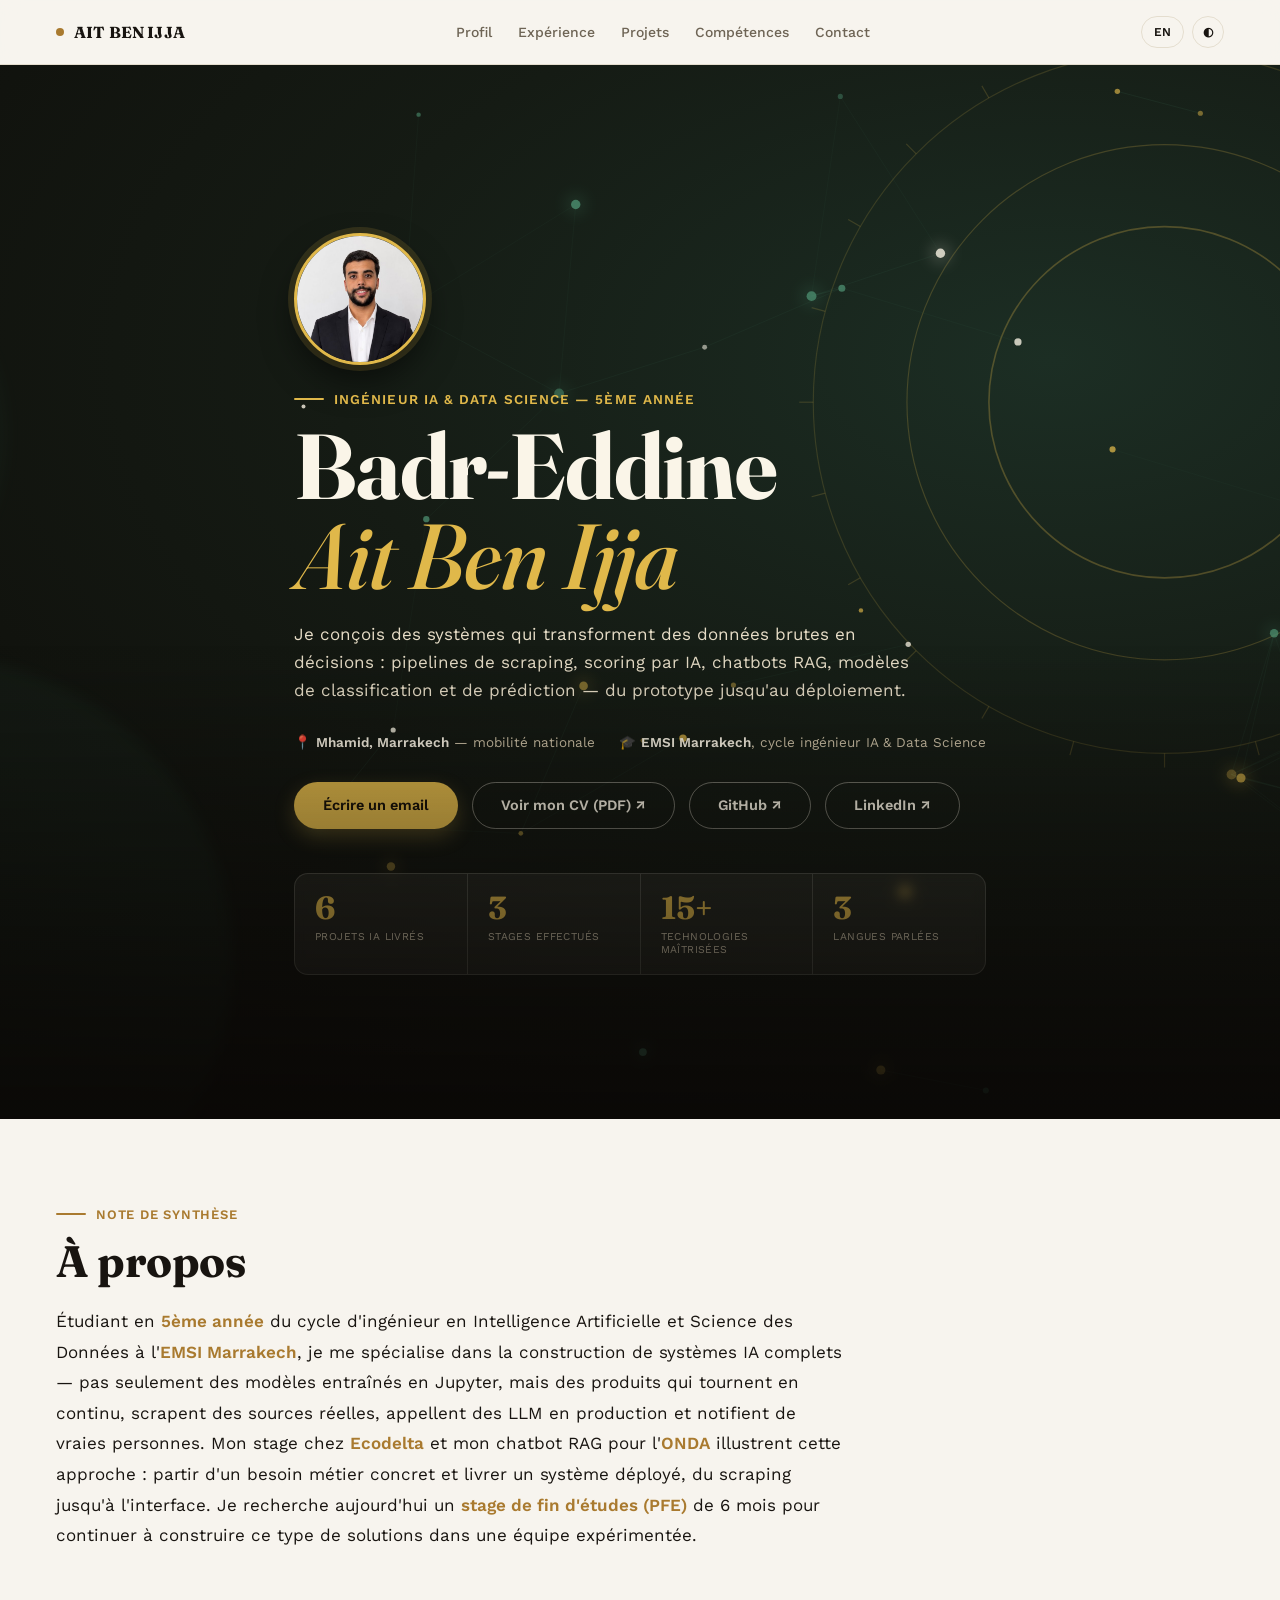
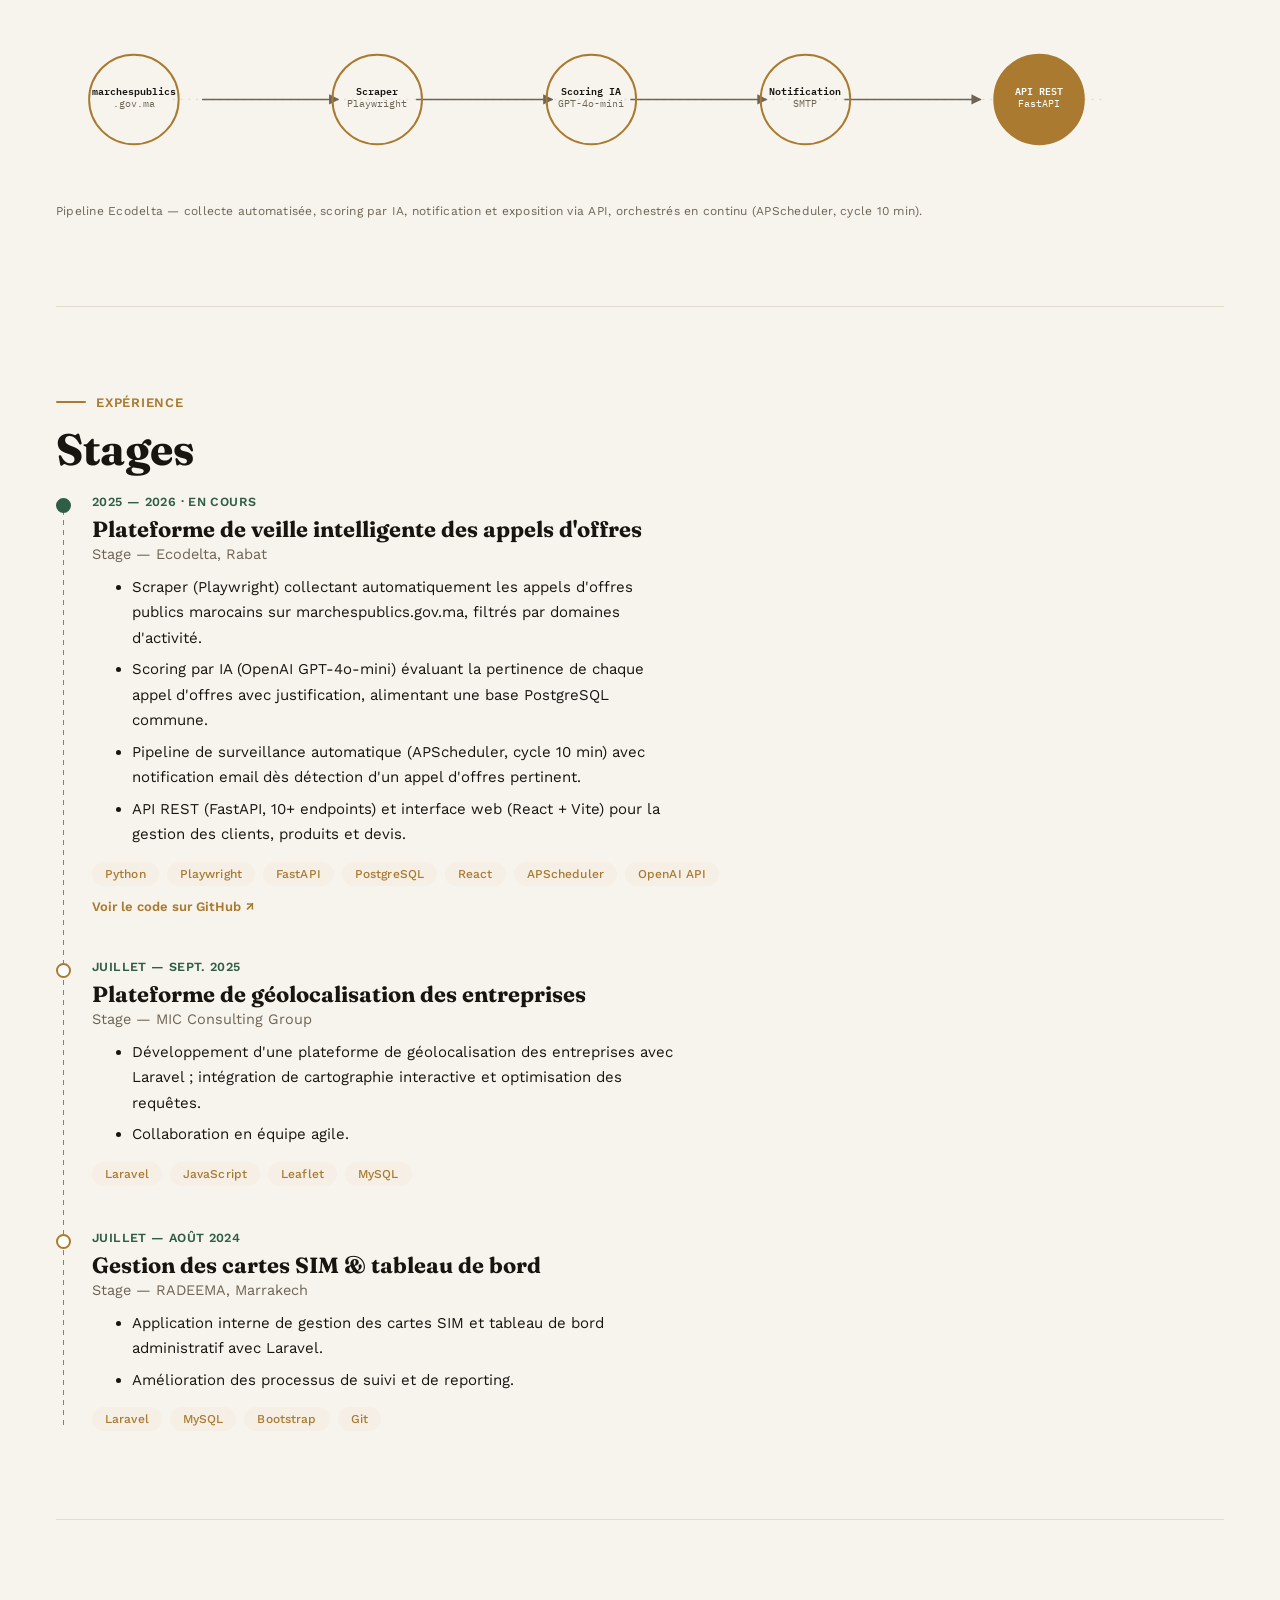
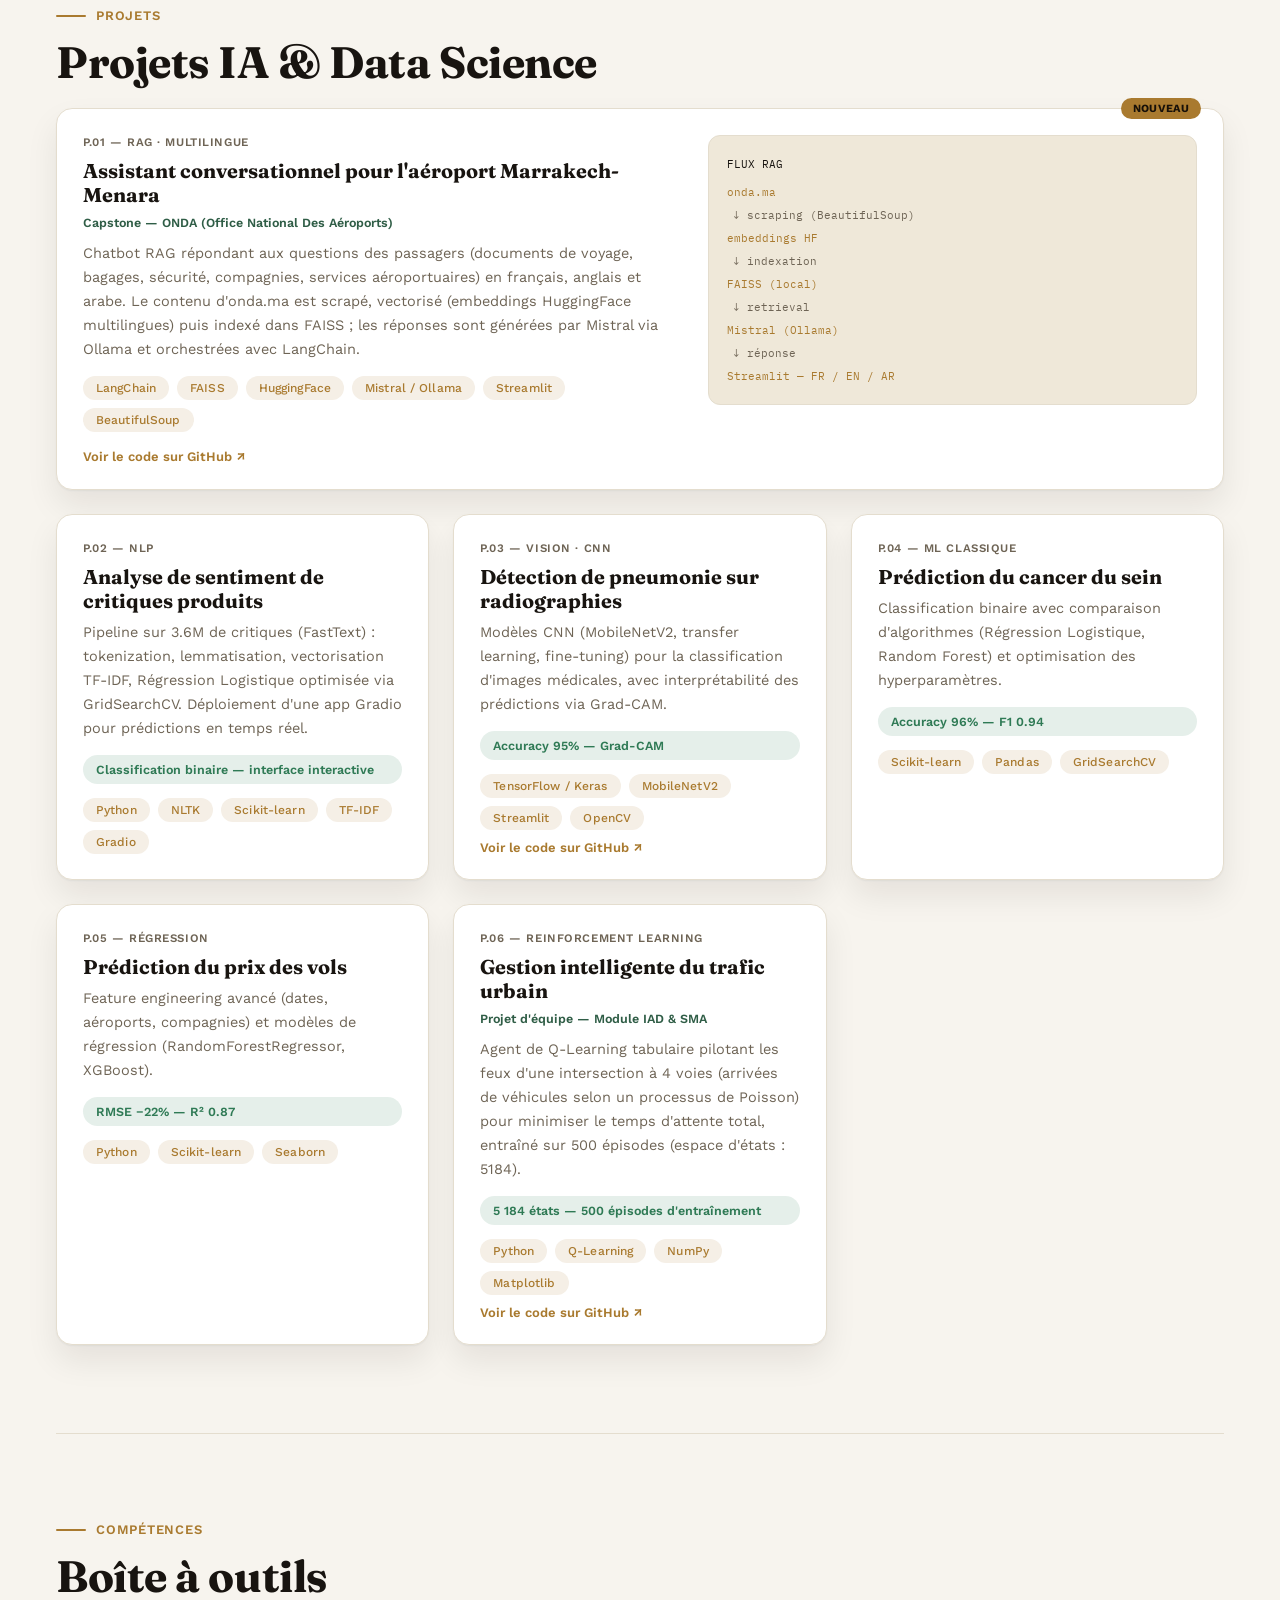
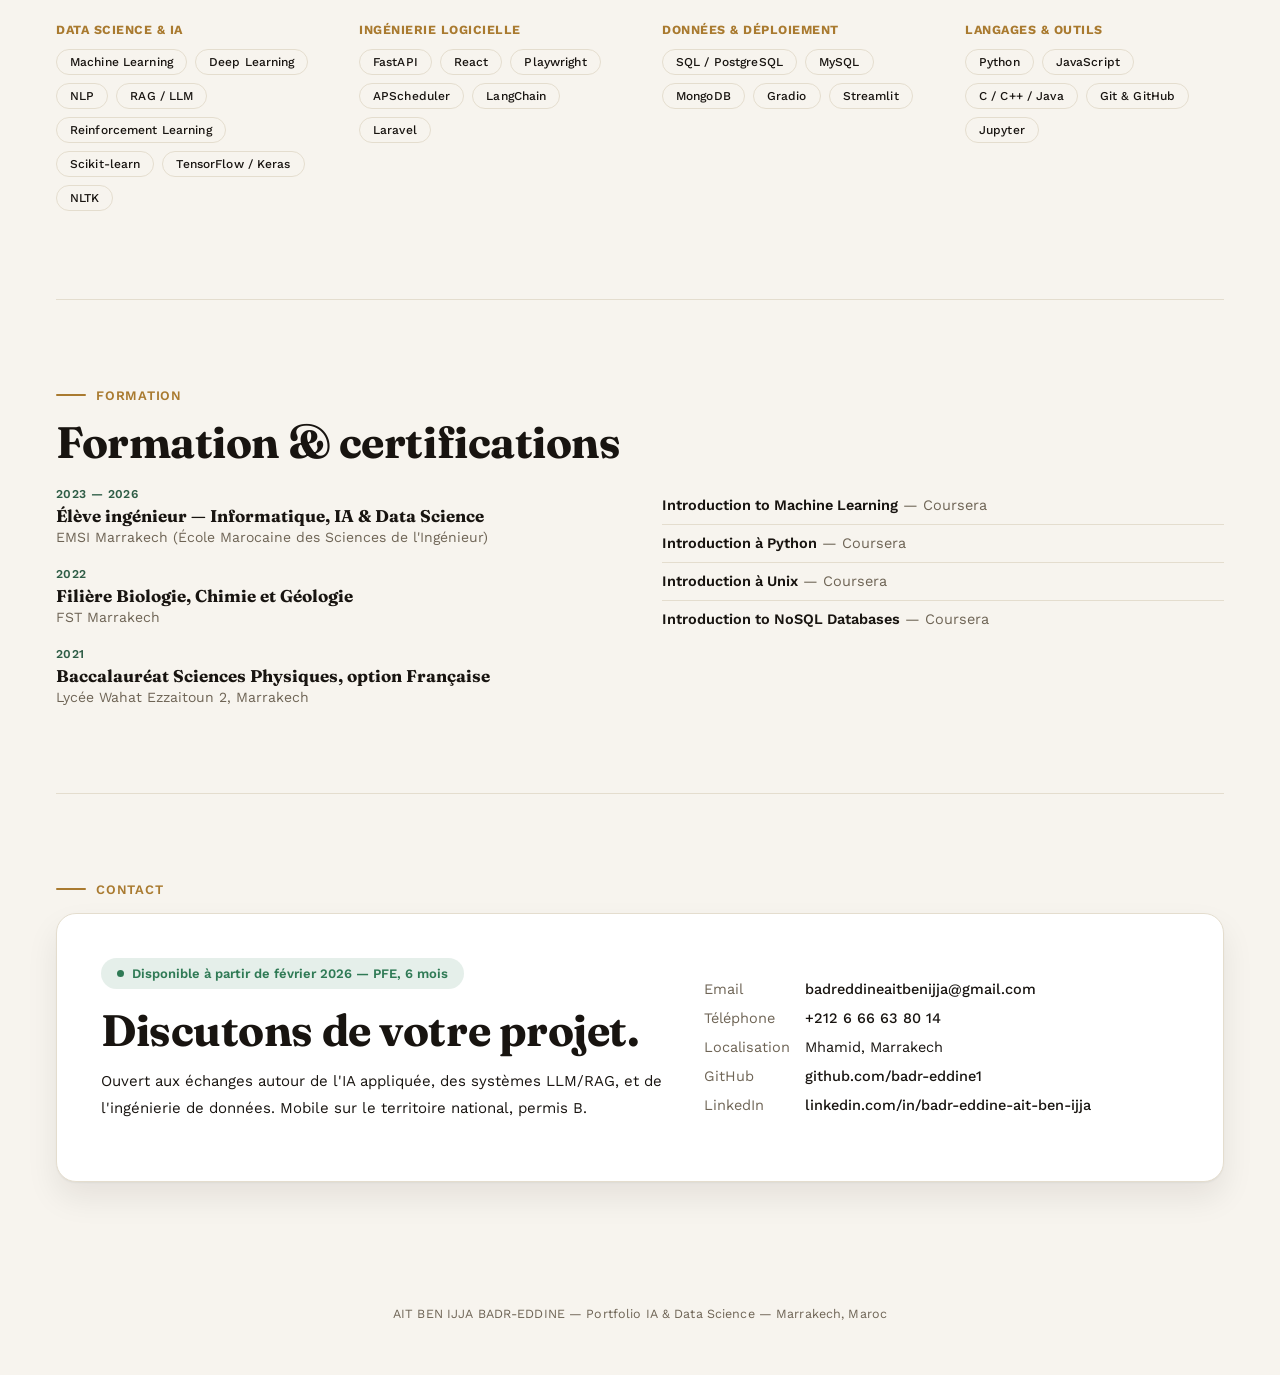
==== index.html @ f912b1ab "+==" ====
<!DOCTYPE html>
<html lang="fr">
<head>
<meta charset="UTF-8">
<meta name="viewport" content="width=device-width, initial-scale=1.0">
<title>Badr-Eddine Ait Ben Ijja — Ingénieur IA &amp; Data Science</title>
<meta name="description" content="Portfolio de Badr-Eddine Ait Ben Ijja, étudiant ingénieur en IA &amp; Data Science à l'EMSI Marrakech — projets de machine learning, deep learning, RAG et automatisation par IA.">

<meta property="og:type" content="website">
<meta property="og:url" content="https://badr-eddine1.github.io/">
<meta property="og:title" content="Badr-Eddine Ait Ben Ijja — Ingénieur IA &amp; Data Science">
<meta property="og:description" content="Portfolio de Badr-Eddine Ait Ben Ijja, étudiant ingénieur en IA &amp; Data Science à l'EMSI Marrakech — projets de machine learning, deep learning, RAG et automatisation par IA.">
<meta property="og:image" content="https://badr-eddine1.github.io/og-image.jpg">
<meta property="og:image:width" content="1200">
<meta property="og:image:height" content="630">
<meta property="og:locale" content="fr_FR">

<meta name="twitter:card" content="summary_large_image">
<meta name="twitter:title" content="Badr-Eddine Ait Ben Ijja — Ingénieur IA &amp; Data Science">
<meta name="twitter:description" content="Portfolio de Badr-Eddine Ait Ben Ijja, étudiant ingénieur en IA &amp; Data Science à l'EMSI Marrakech.">
<meta name="twitter:image" content="https://badr-eddine1.github.io/og-image.jpg">

<link rel="icon" type="image/svg+xml" href="favicon.svg">
<link rel="alternate icon" href="favicon.ico">
<link rel="apple-touch-icon" href="apple-touch-icon.png">

<link rel="preconnect" href="https://fonts.googleapis.com">
<link rel="preconnect" href="https://fonts.gstatic.com" crossorigin>
<link href="https://fonts.googleapis.com/css2?family=Fraunces:ital,wght@0,600;0,700;0,900;1,500&family=Work+Sans:wght@400;500;600;700&family=IBM+Plex+Mono:wght@400;500;600&display=swap" rel="stylesheet">
<link rel="stylesheet" href="style.css">

<script type="application/ld+json">
{
  "@context": "https://schema.org",
  "@type": "Person",
  "name": "Badr-Eddine Ait Ben Ijja",
  "url": "https://badr-eddine1.github.io/",
  "image": "https://badr-eddine1.github.io/photo.jpg",
  "jobTitle": "AI & Data Science Engineering Student",
  "description": "Étudiant ingénieur en Intelligence Artificielle et Data Science, spécialisé dans les pipelines de scraping, le scoring par IA, les chatbots RAG et les modèles de machine learning.",
  "alumniOf": {
    "@type": "CollegeOrUniversity",
    "name": "EMSI Marrakech"
  },
  "address": {
    "@type": "PostalAddress",
    "addressLocality": "Marrakech",
    "addressCountry": "MA"
  },
  "sameAs": [
    "https://www.linkedin.com/in/badr-ait-ben-ijja-6a321a283/",
    "https://github.com/badr-eddine1"
  ]
}
</script>
</head>
<body>

<header class="top">
  <div class="navrow">
    <div class="brand"><span class="dot"></span> AIT&nbsp;BEN&nbsp;IJJA</div>
    <nav class="links">
      <a href="#profil" class="lang-fr">Profil</a><a href="#profil" class="lang-en">Profile</a>
      <a href="#experience" class="lang-fr">Expérience</a><a href="#experience" class="lang-en">Experience</a>
      <a href="#projets" class="lang-fr">Projets</a><a href="#projets" class="lang-en">Projects</a>
      <a href="#competences" class="lang-fr">Compétences</a><a href="#competences" class="lang-en">Skills</a>
      <a href="#contact">Contact</a>
    </nav>
    <div class="nav-controls">
      <button id="lang-toggle" class="icon-btn mono" type="button" aria-label="Switch language" title="Français / English">EN</button>
      <button id="theme-toggle" class="icon-btn" type="button" aria-label="Basculer le thème clair/sombre" title="Thème clair / sombre">◐</button>
    </div>
  </div>
</header>

  <section class="hero-cover" id="profil">
    <div class="hero-bg" aria-hidden="true">
<svg class="hero-art" viewBox="0 0 1600 900" preserveAspectRatio="xMidYMid slice" xmlns="http://www.w3.org/2000/svg">
<defs>
<radialGradient id="bgGrad" cx="72%" cy="28%" r="85%">
  <stop offset="0%" stop-color="#1c2e24"/>
  <stop offset="45%" stop-color="#151b14"/>
  <stop offset="100%" stop-color="#0d0b08"/>
</radialGradient>
<filter id="softGlow" x="-60%" y="-60%" width="220%" height="220%"><feGaussianBlur stdDeviation="6" /></filter>
</defs>
<rect x="0" y="0" width="1600" height="900" fill="url(#bgGrad)"/>
<circle cx="1248" cy="288" r="300" fill="none" stroke="#e0b84a" stroke-width="1" opacity="0.16"/>
<circle cx="1248" cy="288" r="220" fill="none" stroke="#e0b84a" stroke-width="1" opacity="0.22"/>
<circle cx="1248" cy="288" r="150" fill="none" stroke="#e0b84a" stroke-width="1.4" opacity="0.28"/>
<line x1="1548.0" y1="288.0" x2="1560.0" y2="288.0" stroke="#e0b84a" stroke-width="1" opacity="0.18"/>
<line x1="1537.8" y1="365.6" x2="1549.4" y2="368.8" stroke="#e0b84a" stroke-width="1" opacity="0.18"/>
<line x1="1507.8" y1="438.0" x2="1518.2" y2="444.0" stroke="#e0b84a" stroke-width="1" opacity="0.18"/>
<line x1="1460.1" y1="500.1" x2="1468.6" y2="508.6" stroke="#e0b84a" stroke-width="1" opacity="0.18"/>
<line x1="1398.0" y1="547.8" x2="1404.0" y2="558.2" stroke="#e0b84a" stroke-width="1" opacity="0.18"/>
<line x1="1325.6" y1="577.8" x2="1328.8" y2="589.4" stroke="#e0b84a" stroke-width="1" opacity="0.18"/>
<line x1="1248.0" y1="588.0" x2="1248.0" y2="600.0" stroke="#e0b84a" stroke-width="1" opacity="0.18"/>
<line x1="1170.4" y1="577.8" x2="1167.2" y2="589.4" stroke="#e0b84a" stroke-width="1" opacity="0.18"/>
<line x1="1098.0" y1="547.8" x2="1092.0" y2="558.2" stroke="#e0b84a" stroke-width="1" opacity="0.18"/>
<line x1="1035.9" y1="500.1" x2="1027.4" y2="508.6" stroke="#e0b84a" stroke-width="1" opacity="0.18"/>
<line x1="988.2" y1="438.0" x2="977.8" y2="444.0" stroke="#e0b84a" stroke-width="1" opacity="0.18"/>
<line x1="958.2" y1="365.6" x2="946.6" y2="368.8" stroke="#e0b84a" stroke-width="1" opacity="0.18"/>
<line x1="948.0" y1="288.0" x2="936.0" y2="288.0" stroke="#e0b84a" stroke-width="1" opacity="0.18"/>
<line x1="958.2" y1="210.4" x2="946.6" y2="207.2" stroke="#e0b84a" stroke-width="1" opacity="0.18"/>
<line x1="988.2" y1="138.0" x2="977.8" y2="132.0" stroke="#e0b84a" stroke-width="1" opacity="0.18"/>
<line x1="1035.9" y1="75.9" x2="1027.4" y2="67.4" stroke="#e0b84a" stroke-width="1" opacity="0.18"/>
<line x1="1098.0" y1="28.2" x2="1092.0" y2="17.8" stroke="#e0b84a" stroke-width="1" opacity="0.18"/>
<line x1="1170.4" y1="-1.8" x2="1167.2" y2="-13.4" stroke="#e0b84a" stroke-width="1" opacity="0.18"/>
<line x1="1248.0" y1="-12.0" x2="1248.0" y2="-24.0" stroke="#e0b84a" stroke-width="1" opacity="0.18"/>
<line x1="1325.6" y1="-1.8" x2="1328.8" y2="-13.4" stroke="#e0b84a" stroke-width="1" opacity="0.18"/>
<line x1="1398.0" y1="28.2" x2="1404.0" y2="17.8" stroke="#e0b84a" stroke-width="1" opacity="0.18"/>
<line x1="1460.1" y1="75.9" x2="1468.6" y2="67.4" stroke="#e0b84a" stroke-width="1" opacity="0.18"/>
<line x1="1507.8" y1="138.0" x2="1518.2" y2="132.0" stroke="#e0b84a" stroke-width="1" opacity="0.18"/>
<line x1="1537.8" y1="210.4" x2="1549.4" y2="207.2" stroke="#e0b84a" stroke-width="1" opacity="0.18"/>
<line x1="1207.7" y1="22.5" x2="1278.6" y2="41.2" stroke="#4a8a6c" stroke-width="0.8" opacity="0.114"/>
<line x1="1313.3" y1="609.0" x2="1388.7" y2="628.3" stroke="#4a8a6c" stroke-width="0.8" opacity="0.111"/>
<line x1="1313.3" y1="609.0" x2="1414.4" y2="556.7" stroke="#4a8a6c" stroke-width="0.8" opacity="0.088"/>
<line x1="1313.3" y1="609.0" x2="1429.0" y2="698.4" stroke="#4a8a6c" stroke-width="0.8" opacity="0.068"/>
<line x1="1313.3" y1="609.0" x2="1341.6" y2="485.4" stroke="#4a8a6c" stroke-width="0.8" opacity="0.080"/>
<line x1="1313.3" y1="609.0" x2="1305.2" y2="606.0" stroke="#4a8a6c" stroke-width="0.8" opacity="0.155"/>
<line x1="971.1" y1="26.8" x2="946.5" y2="197.4" stroke="#4a8a6c" stroke-width="0.8" opacity="0.051"/>
<line x1="971.1" y1="26.8" x2="1056.6" y2="160.8" stroke="#4a8a6c" stroke-width="0.8" opacity="0.060"/>
<line x1="540.9" y1="179.0" x2="598.8" y2="209.5" stroke="#4a8a6c" stroke-width="0.8" opacity="0.119"/>
<line x1="751.8" y1="530.3" x2="698.2" y2="656.2" stroke="#4a8a6c" stroke-width="0.8" opacity="0.074"/>
<line x1="1388.7" y1="628.3" x2="1414.4" y2="556.7" stroke="#4a8a6c" stroke-width="0.8" opacity="0.112"/>
<line x1="1388.7" y1="628.3" x2="1429.0" y2="698.4" stroke="#4a8a6c" stroke-width="0.8" opacity="0.109"/>
<line x1="1388.7" y1="628.3" x2="1341.6" y2="485.4" stroke="#4a8a6c" stroke-width="0.8" opacity="0.065"/>
<line x1="1388.7" y1="628.3" x2="1468.0" y2="748.5" stroke="#4a8a6c" stroke-width="0.8" opacity="0.069"/>
<line x1="1388.7" y1="628.3" x2="1305.2" y2="606.0" stroke="#4a8a6c" stroke-width="0.8" opacity="0.105"/>
<line x1="1553.4" y1="302.9" x2="1465.5" y2="283.2" stroke="#4a8a6c" stroke-width="0.8" opacity="0.103"/>
<line x1="1553.4" y1="302.9" x2="1595.8" y2="476.2" stroke="#4a8a6c" stroke-width="0.8" opacity="0.047"/>
<line x1="1434.1" y1="543.4" x2="1588.6" y2="576.0" stroke="#4a8a6c" stroke-width="0.8" opacity="0.060"/>
<line x1="1434.1" y1="543.4" x2="1429.0" y2="698.4" stroke="#4a8a6c" stroke-width="0.8" opacity="0.062"/>
<line x1="1434.1" y1="543.4" x2="1305.2" y2="606.0" stroke="#4a8a6c" stroke-width="0.8" opacity="0.070"/>
<line x1="1095.4" y1="875.8" x2="1005.7" y2="858.4" stroke="#4a8a6c" stroke-width="0.8" opacity="0.102"/>
<line x1="1414.4" y1="556.7" x2="1429.0" y2="698.4" stroke="#4a8a6c" stroke-width="0.8" opacity="0.070"/>
<line x1="1414.4" y1="556.7" x2="1373.8" y2="379.9" stroke="#4a8a6c" stroke-width="0.8" opacity="0.045"/>
<line x1="1414.4" y1="556.7" x2="1305.2" y2="606.0" stroke="#4a8a6c" stroke-width="0.8" opacity="0.084"/>
<line x1="598.8" y1="209.5" x2="610.9" y2="42.4" stroke="#4a8a6c" stroke-width="0.8" opacity="0.054"/>
<line x1="598.8" y1="209.5" x2="730.9" y2="280.5" stroke="#4a8a6c" stroke-width="0.8" opacity="0.065"/>
<line x1="598.8" y1="209.5" x2="745.1" y2="119.1" stroke="#4a8a6c" stroke-width="0.8" opacity="0.051"/>
<line x1="1203.6" y1="328.3" x2="1373.8" y2="379.9" stroke="#4a8a6c" stroke-width="0.8" opacity="0.048"/>
<line x1="698.2" y1="656.2" x2="524.5" y2="648.6" stroke="#4a8a6c" stroke-width="0.8" opacity="0.050"/>
<line x1="698.2" y1="656.2" x2="836.7" y2="575.1" stroke="#4a8a6c" stroke-width="0.8" opacity="0.059"/>
<line x1="1588.6" y1="576.0" x2="1507.0" y2="413.0" stroke="#4a8a6c" stroke-width="0.8" opacity="0.045"/>
<line x1="1429.0" y1="698.4" x2="1468.0" y2="748.5" stroke="#4a8a6c" stroke-width="0.8" opacity="0.120"/>
<line x1="1429.0" y1="698.4" x2="1305.2" y2="606.0" stroke="#4a8a6c" stroke-width="0.8" opacity="0.062"/>
<line x1="855.2" y1="241.0" x2="972.4" y2="190.6" stroke="#4a8a6c" stroke-width="0.8" opacity="0.079"/>
<line x1="855.2" y1="241.0" x2="730.9" y2="280.5" stroke="#4a8a6c" stroke-width="0.8" opacity="0.078"/>
<line x1="1465.5" y1="283.2" x2="1507.0" y2="413.0" stroke="#4a8a6c" stroke-width="0.8" opacity="0.074"/>
<line x1="1465.5" y1="283.2" x2="1373.8" y2="379.9" stroke="#4a8a6c" stroke-width="0.8" opacity="0.076"/>
<line x1="1507.0" y1="413.0" x2="1595.8" y2="476.2" stroke="#4a8a6c" stroke-width="0.8" opacity="0.091"/>
<line x1="1507.0" y1="413.0" x2="1341.6" y2="485.4" stroke="#4a8a6c" stroke-width="0.8" opacity="0.046"/>
<line x1="1122.8" y1="236.5" x2="972.4" y2="190.6" stroke="#4a8a6c" stroke-width="0.8" opacity="0.061"/>
<line x1="946.5" y1="197.4" x2="1056.6" y2="160.8" stroke="#4a8a6c" stroke-width="0.8" opacity="0.087"/>
<line x1="946.5" y1="197.4" x2="972.4" y2="190.6" stroke="#4a8a6c" stroke-width="0.8" opacity="0.143"/>
<line x1="524.5" y1="648.6" x2="589.2" y2="568.0" stroke="#4a8a6c" stroke-width="0.8" opacity="0.095"/>
<line x1="802.3" y1="576.9" x2="836.7" y2="575.1" stroke="#4a8a6c" stroke-width="0.8" opacity="0.138"/>
<line x1="1341.6" y1="485.4" x2="1305.2" y2="606.0" stroke="#4a8a6c" stroke-width="0.8" opacity="0.080"/>
<line x1="1468.0" y1="748.5" x2="1467.3" y2="852.3" stroke="#4a8a6c" stroke-width="0.8" opacity="0.094"/>
<line x1="1029.1" y1="494.8" x2="879.8" y2="529.5" stroke="#4a8a6c" stroke-width="0.8" opacity="0.063"/>
<line x1="730.9" y1="280.5" x2="745.1" y2="119.1" stroke="#4a8a6c" stroke-width="0.8" opacity="0.058"/>
<line x1="730.9" y1="280.5" x2="617.5" y2="387.9" stroke="#4a8a6c" stroke-width="0.8" opacity="0.061"/>
<line x1="589.2" y1="568.0" x2="617.5" y2="387.9" stroke="#4a8a6c" stroke-width="0.8" opacity="0.045"/>
<circle cx="1207.7" cy="22.5" r="2.3" fill="#e0b84a" opacity="0.652"/>
<circle cx="1313.3" cy="609.0" r="9.4" fill="#e0b84a" opacity="0.128" filter="url(#softGlow)"/>
<circle cx="1313.3" cy="609.0" r="3.9" fill="#e0b84a" opacity="0.709"/>
<circle cx="971.1" cy="26.8" r="2.2" fill="#4a8a6c" opacity="0.452"/>
<circle cx="540.9" cy="179.0" r="7.9" fill="#4a8a6c" opacity="0.120" filter="url(#softGlow)"/>
<circle cx="540.9" cy="179.0" r="3.3" fill="#4a8a6c" opacity="0.667"/>
<circle cx="751.8" cy="530.3" r="8.9" fill="#e0b84a" opacity="0.087" filter="url(#softGlow)"/>
<circle cx="751.8" cy="530.3" r="3.7" fill="#e0b84a" opacity="0.482"/>
<circle cx="1388.7" cy="628.3" r="2.5" fill="#e0b84a" opacity="0.594"/>
<circle cx="1553.4" cy="302.9" r="1.8" fill="#e0b84a" opacity="0.803"/>
<circle cx="1434.1" cy="543.4" r="8.9" fill="#4a8a6c" opacity="0.139" filter="url(#softGlow)"/>
<circle cx="1434.1" cy="543.4" r="3.7" fill="#4a8a6c" opacity="0.773"/>
<circle cx="1095.4" cy="875.8" r="2.6" fill="#4a8a6c" opacity="0.396"/>
<circle cx="1414.4" cy="556.7" r="9.2" fill="#4a8a6c" opacity="0.101" filter="url(#softGlow)"/>
<circle cx="1414.4" cy="556.7" r="3.8" fill="#4a8a6c" opacity="0.562"/>
<circle cx="1278.6" cy="41.2" r="2.2" fill="#e0b84a" opacity="0.488"/>
<circle cx="598.8" cy="209.5" r="1.9" fill="#e0b84a" opacity="0.352"/>
<circle cx="1203.6" cy="328.3" r="2.6" fill="#e0b84a" opacity="0.736"/>
<circle cx="802.5" cy="843.0" r="7.9" fill="#4a8a6c" opacity="0.120" filter="url(#softGlow)"/>
<circle cx="802.5" cy="843.0" r="3.3" fill="#4a8a6c" opacity="0.669"/>
<circle cx="698.2" cy="656.2" r="2.0" fill="#e0b84a" opacity="0.481"/>
<circle cx="1588.6" cy="576.0" r="3.0" fill="#4a8a6c" opacity="0.721"/>
<circle cx="1429.0" cy="698.4" r="2.2" fill="#e0b84a" opacity="0.626"/>
<circle cx="855.2" cy="241.0" r="2.1" fill="#f7f1e2" opacity="0.564"/>
<circle cx="1465.5" cy="283.2" r="7.9" fill="#e0b84a" opacity="0.064" filter="url(#softGlow)"/>
<circle cx="1465.5" cy="283.2" r="3.3" fill="#e0b84a" opacity="0.355"/>
<circle cx="1507.0" cy="413.0" r="2.3" fill="#e0b84a" opacity="0.388"/>
<circle cx="1122.8" cy="236.5" r="3.1" fill="#f7f1e2" opacity="0.792"/>
<circle cx="946.5" cy="197.4" r="10.1" fill="#4a8a6c" opacity="0.144" filter="url(#softGlow)"/>
<circle cx="946.5" cy="197.4" r="4.2" fill="#4a8a6c" opacity="0.802"/>
<circle cx="610.9" cy="42.4" r="1.9" fill="#4a8a6c" opacity="0.623"/>
<circle cx="1373.8" cy="379.9" r="1.8" fill="#e0b84a" opacity="0.767"/>
<circle cx="1595.8" cy="476.2" r="9.9" fill="#f7f1e2" opacity="0.115" filter="url(#softGlow)"/>
<circle cx="1595.8" cy="476.2" r="4.1" fill="#f7f1e2" opacity="0.641"/>
<circle cx="524.5" cy="648.6" r="8.1" fill="#4a8a6c" opacity="0.076" filter="url(#softGlow)"/>
<circle cx="524.5" cy="648.6" r="3.4" fill="#4a8a6c" opacity="0.424"/>
<circle cx="802.3" cy="576.9" r="1.9" fill="#e0b84a" opacity="0.414"/>
<circle cx="1005.7" cy="858.4" r="9.3" fill="#e0b84a" opacity="0.091" filter="url(#softGlow)"/>
<circle cx="1005.7" cy="858.4" r="3.9" fill="#e0b84a" opacity="0.504"/>
<circle cx="1056.6" cy="160.8" r="9.5" fill="#f7f1e2" opacity="0.144" filter="url(#softGlow)"/>
<circle cx="1056.6" cy="160.8" r="4.0" fill="#f7f1e2" opacity="0.799"/>
<circle cx="836.7" cy="575.1" r="3.2" fill="#e0b84a" opacity="0.748"/>
<circle cx="1341.6" cy="485.4" r="8.7" fill="#4a8a6c" opacity="0.140" filter="url(#softGlow)"/>
<circle cx="1341.6" cy="485.4" r="3.6" fill="#4a8a6c" opacity="0.780"/>
<circle cx="512.6" cy="291.7" r="1.7" fill="#f7f1e2" opacity="0.799"/>
<circle cx="1468.0" cy="748.5" r="2.4" fill="#e0b84a" opacity="0.455"/>
<circle cx="1467.3" cy="852.3" r="1.8" fill="#4a8a6c" opacity="0.475"/>
<circle cx="587.3" cy="684.5" r="8.6" fill="#e0b84a" opacity="0.072" filter="url(#softGlow)"/>
<circle cx="587.3" cy="684.5" r="3.6" fill="#e0b84a" opacity="0.401"/>
<circle cx="1029.1" cy="494.8" r="2.3" fill="#f7f1e2" opacity="0.740"/>
<circle cx="972.4" cy="190.6" r="3.0" fill="#4a8a6c" opacity="0.792"/>
<circle cx="730.9" cy="280.5" r="10.0" fill="#4a8a6c" opacity="0.100" filter="url(#softGlow)"/>
<circle cx="730.9" cy="280.5" r="4.2" fill="#4a8a6c" opacity="0.553"/>
<circle cx="988.7" cy="465.8" r="1.9" fill="#e0b84a" opacity="0.660"/>
<circle cx="879.8" cy="529.5" r="2.2" fill="#e0b84a" opacity="0.427"/>
<circle cx="589.2" cy="568.0" r="2.2" fill="#f7f1e2" opacity="0.815"/>
<circle cx="1447.3" cy="63.8" r="2.2" fill="#4a8a6c" opacity="0.782"/>
<circle cx="745.1" cy="119.1" r="9.7" fill="#4a8a6c" opacity="0.151" filter="url(#softGlow)"/>
<circle cx="745.1" cy="119.1" r="4.0" fill="#4a8a6c" opacity="0.838"/>
<circle cx="1026.3" cy="706.2" r="8.9" fill="#e0b84a" opacity="0.136" filter="url(#softGlow)"/>
<circle cx="1026.3" cy="706.2" r="3.7" fill="#e0b84a" opacity="0.755"/>
<circle cx="617.5" cy="387.9" r="2.7" fill="#4a8a6c" opacity="0.791"/>
<circle cx="1305.2" cy="606.0" r="10.0" fill="#e0b84a" opacity="0.065" filter="url(#softGlow)"/>
<circle cx="1305.2" cy="606.0" r="4.2" fill="#e0b84a" opacity="0.362"/>
<circle cx="192" cy="765" r="260" fill="#2f5d46" opacity="0.1" filter="url(#softGlow)"/>
<circle cx="80" cy="315" r="180" fill="#2f5d46" opacity="0.07" filter="url(#softGlow)"/>
</svg>
    </div>
    <div class="wrap">
      <div class="hero-cover-content">
        <div class="hero-photo"><img src="photo.jpg" alt="Badr-Eddine Ait Ben Ijja"></div>
        <div class="hero-eyebrow">
          <span class="lang-fr">Ingénieur IA &amp; Data Science — 5ème année</span>
          <span class="lang-en">AI &amp; Data Science Engineer — 5th-year student</span>
        </div>
        <h1 class="hero-name display">Badr-Eddine<br><em>Ait Ben Ijja</em></h1>
        <p class="hero-desc lang-fr">Je conçois des systèmes qui transforment des données brutes en décisions&nbsp;: pipelines de scraping, scoring par IA, chatbots RAG, modèles de classification et de prédiction — du prototype jusqu'au déploiement.</p>
        <p class="hero-desc lang-en">I build systems that turn raw data into decisions: scraping pipelines, AI scoring, RAG chatbots, classification and prediction models — from prototype to deployment.</p>
        <div class="hero-meta">
          <span class="lang-fr">📍 <b>Mhamid, Marrakech</b> — mobilité nationale</span>
          <span class="lang-en">📍 <b>Mhamid, Marrakech</b> — nationwide mobility</span>
          <span class="lang-fr">🎓 <b>EMSI Marrakech</b>, cycle ingénieur IA &amp; Data Science</span>
          <span class="lang-en">🎓 <b>EMSI Marrakech</b>, Engineering program — AI &amp; Data Science</span>
        </div>
        <div class="cta-row">
          <a class="btn btn-primary lang-fr" href="mailto:badreddineaitbenijja@gmail.com">Écrire un email</a>
          <a class="btn btn-primary lang-en" href="mailto:badreddineaitbenijja@gmail.com">Send an email</a>
          <a class="btn btn-ghost lang-fr" href="cv.pdf" target="_blank" rel="noopener">Voir mon CV (PDF) ↗</a>
          <a class="btn btn-ghost lang-en" href="cv.pdf" target="_blank" rel="noopener">View my CV (PDF) ↗</a>
          <a class="btn btn-ghost" href="https://github.com/badr-eddine1" target="_blank" rel="noopener">GitHub ↗</a>
          <a class="btn btn-ghost" href="https://www.linkedin.com/in/badr-ait-ben-ijja-6a321a283/" target="_blank" rel="noopener">LinkedIn ↗</a>
        </div>
        <div class="stats-row">
          <div class="stat">
            <div class="stat-num">6</div>
            <div class="stat-label lang-fr">Projets IA livrés</div>
            <div class="stat-label lang-en">AI projects shipped</div>
          </div>
          <div class="stat">
            <div class="stat-num">3</div>
            <div class="stat-label lang-fr">Stages effectués</div>
            <div class="stat-label lang-en">Internships completed</div>
          </div>
          <div class="stat">
            <div class="stat-num">15+</div>
            <div class="stat-label lang-fr">Technologies maîtrisées</div>
            <div class="stat-label lang-en">Technologies used</div>
          </div>
          <div class="stat">
            <div class="stat-num">3</div>
            <div class="stat-label lang-fr">Langues parlées</div>
            <div class="stat-label lang-en">Languages spoken</div>
          </div>
        </div>
      </div>
    </div>
  </section>

<div class="wrap">

  <!-- ABOUT -->
  <section id="about-text-section">
    <div class="sheet-index"><span class="lang-fr">Note de synthèse</span><span class="lang-en">Summary note</span></div>
    <h2 class="section-title display lang-fr">À propos</h2>
    <h2 class="section-title display lang-en">About</h2>
    <p class="about-text lang-fr">Étudiant en <strong>5ème année</strong> du cycle d'ingénieur en Intelligence Artificielle et Science des Données à l'<strong>EMSI Marrakech</strong>, je me spécialise dans la construction de systèmes IA complets — pas seulement des modèles entraînés en Jupyter, mais des produits qui tournent en continu, scrapent des sources réelles, appellent des LLM en production et notifient de vraies personnes. Mon stage chez <strong>Ecodelta</strong> et mon chatbot RAG pour l'<strong>ONDA</strong> illustrent cette approche : partir d'un besoin métier concret et livrer un système déployé, du scraping jusqu'à l'interface. Je recherche aujourd'hui un <strong>stage de fin d'études (PFE)</strong> de 6 mois pour continuer à construire ce type de solutions dans une équipe expérimentée.</p>
    <p class="about-text lang-en">A <strong>5th-year</strong> engineering student in Artificial Intelligence and Data Science at <strong>EMSI Marrakech</strong>, I specialize in building complete AI systems — not just models trained in a notebook, but products that run continuously, scrape real sources, call LLMs in production, and notify real people. My internship at <strong>Ecodelta</strong> and my RAG chatbot for <strong>ONDA</strong> illustrate this approach: start from a real business need and ship a deployed system, from scraping to interface. I'm now looking for a 6-month <strong>final-year internship (PFE)</strong> to keep building this kind of solution within an experienced team.</p>
    <div class="diagram">
      <svg viewBox="0 0 1200 190" preserveAspectRatio="xMidYMid meet" role="img" aria-label="Ecodelta pipeline diagram">
        <defs>
          <marker id="arrow" viewBox="0 0 10 10" refX="9" refY="5" markerWidth="7" markerHeight="7" orient="auto-start-reverse">
            <path d="M0,0 L10,5 L0,10 z" fill="var(--muted)"></path>
          </marker>
        </defs>
        <line x1="120" y1="95" x2="1080" y2="95" stroke="var(--line)" stroke-width="1.5" stroke-dasharray="2 6"></line>

        <line x1="150" y1="95" x2="290" y2="95" stroke="var(--muted)" stroke-width="1.5" marker-end="url(#arrow)"></line>
        <line x1="370" y1="95" x2="510" y2="95" stroke="var(--muted)" stroke-width="1.5" marker-end="url(#arrow)"></line>
        <line x1="590" y1="95" x2="730" y2="95" stroke="var(--muted)" stroke-width="1.5" marker-end="url(#arrow)"></line>
        <line x1="810" y1="95" x2="950" y2="95" stroke="var(--muted)" stroke-width="1.5" marker-end="url(#arrow)"></line>

        <g>
          <circle cx="80" cy="95" r="46" fill="none" stroke="var(--accent)" stroke-width="2"></circle>
          <text x="80" y="90" text-anchor="middle" font-family="IBM Plex Mono, monospace" font-size="10" fill="var(--ink)" font-weight="600">marchespublics</text>
          <text x="80" y="103" text-anchor="middle" font-family="IBM Plex Mono, monospace" font-size="10" fill="var(--muted)">.gov.ma</text>
        </g>

        <g>
          <circle cx="330" cy="95" r="46" fill="none" stroke="var(--accent)" stroke-width="2"></circle>
          <text x="330" y="90" text-anchor="middle" font-family="IBM Plex Mono, monospace" font-size="10" fill="var(--ink)" font-weight="600">Scraper</text>
          <text x="330" y="103" text-anchor="middle" font-family="IBM Plex Mono, monospace" font-size="10" fill="var(--muted)">Playwright</text>
        </g>

        <g>
          <circle cx="550" cy="95" r="46" fill="none" stroke="var(--accent)" stroke-width="2"></circle>
          <text x="550" y="90" text-anchor="middle" font-family="IBM Plex Mono, monospace" font-size="10" fill="var(--ink)" font-weight="600">Scoring IA</text>
          <text x="550" y="103" text-anchor="middle" font-family="IBM Plex Mono, monospace" font-size="10" fill="var(--muted)">GPT-4o-mini</text>
        </g>

        <g>
          <circle cx="770" cy="95" r="46" fill="none" stroke="var(--accent)" stroke-width="2"></circle>
          <text x="770" y="90" text-anchor="middle" font-family="IBM Plex Mono, monospace" font-size="10" fill="var(--ink)" font-weight="600">Notification</text>
          <text x="770" y="103" text-anchor="middle" font-family="IBM Plex Mono, monospace" font-size="10" fill="var(--muted)">SMTP</text>
        </g>

        <g>
          <circle cx="1010" cy="95" r="46" fill="var(--accent)" stroke="var(--accent)" stroke-width="2"></circle>
          <text x="1010" y="90" text-anchor="middle" font-family="IBM Plex Mono, monospace" font-size="10" fill="#fff" font-weight="600">API REST</text>
          <text x="1010" y="103" text-anchor="middle" font-family="IBM Plex Mono, monospace" font-size="10" fill="#fff">FastAPI</text>
        </g>
      </svg>
      <div class="diagram-caption mono">
        <span class="lang-fr">Pipeline Ecodelta — collecte automatisée, scoring par IA, notification et exposition via API, orchestrés en continu (APScheduler, cycle 10&nbsp;min).</span>
        <span class="lang-en">Ecodelta pipeline — automated collection, AI scoring, notification and API exposure, continuously orchestrated (APScheduler, 10-min cycle).</span>
      </div>
    </div>
  </section>

  <!-- EXPERIENCE -->
  <section id="experience">
    <div class="sheet-index"><span class="lang-fr">Expérience</span><span class="lang-en">Experience</span></div>
    <h2 class="section-title display lang-fr">Stages</h2>
    <h2 class="section-title display lang-en">Internships</h2>
    <div class="timeline">

      <div class="tl-item current">
        <div class="tl-dot"></div>
        <div class="tl-date"><span class="lang-fr">2025 — 2026 · EN COURS</span><span class="lang-en">2025 — 2026 · ONGOING</span></div>
        <div class="tl-title lang-fr">Plateforme de veille intelligente des appels d'offres</div>
        <div class="tl-title lang-en">Intelligent public tender monitoring platform</div>
        <div class="tl-org lang-fr">Stage — Ecodelta, Rabat</div>
        <div class="tl-org lang-en">Internship — Ecodelta, Rabat</div>
        <ul class="tl-desc lang-fr">
          <li>Scraper (Playwright) collectant automatiquement les appels d'offres publics marocains sur marchespublics.gov.ma, filtrés par domaines d'activité.</li>
          <li>Scoring par IA (OpenAI GPT-4o-mini) évaluant la pertinence de chaque appel d'offres avec justification, alimentant une base PostgreSQL commune.</li>
          <li>Pipeline de surveillance automatique (APScheduler, cycle 10 min) avec notification email dès détection d'un appel d'offres pertinent.</li>
          <li>API REST (FastAPI, 10+ endpoints) et interface web (React + Vite) pour la gestion des clients, produits et devis.</li>
        </ul>
        <ul class="tl-desc lang-en">
          <li>Scraper (Playwright) automatically collecting Moroccan public tenders from marchespublics.gov.ma, filtered by relevant business domains.</li>
          <li>AI scoring (OpenAI GPT-4o-mini) rating the relevance of each tender with a justification, feeding a shared PostgreSQL database.</li>
          <li>Automated monitoring pipeline (APScheduler, 10-min cycle) with email notification as soon as a relevant tender is detected.</li>
          <li>REST API (FastAPI, 10+ endpoints) and web interface (React + Vite) for managing clients, products, and quotes.</li>
        </ul>
        <div class="tag-row" style="margin-bottom:10px;">
          <span class="tag">Python</span><span class="tag">Playwright</span><span class="tag">FastAPI</span><span class="tag">PostgreSQL</span><span class="tag">React</span><span class="tag">APScheduler</span><span class="tag">OpenAI API</span>
        </div>
        <a class="proj-link lang-fr" href="https://github.com/badr-eddine1/pojetEcoDelta" target="_blank" rel="noopener">Voir le code sur GitHub ↗</a>
        <a class="proj-link lang-en" href="https://github.com/badr-eddine1/pojetEcoDelta" target="_blank" rel="noopener">View code on GitHub ↗</a>
      </div>

      <div class="tl-item">
        <div class="tl-dot"></div>
        <div class="tl-date"><span class="lang-fr">Juillet — Sept. 2025</span><span class="lang-en">July — Sept. 2025</span></div>
        <div class="tl-title lang-fr">Plateforme de géolocalisation des entreprises</div>
        <div class="tl-title lang-en">Business geolocation platform</div>
        <div class="tl-org lang-fr">Stage — MIC Consulting Group</div>
        <div class="tl-org lang-en">Internship — MIC Consulting Group</div>
        <ul class="tl-desc lang-fr">
          <li>Développement d'une plateforme de géolocalisation des entreprises avec Laravel ; intégration de cartographie interactive et optimisation des requêtes.</li>
          <li>Collaboration en équipe agile.</li>
        </ul>
        <ul class="tl-desc lang-en">
          <li>Built a business geolocation platform with Laravel; integrated interactive mapping and optimized queries.</li>
          <li>Worked within an agile team.</li>
        </ul>
        <div class="tag-row">
          <span class="tag">Laravel</span><span class="tag">JavaScript</span><span class="tag">Leaflet</span><span class="tag">MySQL</span>
        </div>
      </div>

      <div class="tl-item">
        <div class="tl-dot"></div>
        <div class="tl-date"><span class="lang-fr">Juillet — Août 2024</span><span class="lang-en">July — Aug. 2024</span></div>
        <div class="tl-title lang-fr">Gestion des cartes SIM &amp; tableau de bord</div>
        <div class="tl-title lang-en">SIM card management &amp; dashboard</div>
        <div class="tl-org lang-fr">Stage — RADEEMA, Marrakech</div>
        <div class="tl-org lang-en">Internship — RADEEMA, Marrakech</div>
        <ul class="tl-desc lang-fr">
          <li>Application interne de gestion des cartes SIM et tableau de bord administratif avec Laravel.</li>
          <li>Amélioration des processus de suivi et de reporting.</li>
        </ul>
        <ul class="tl-desc lang-en">
          <li>Internal SIM card management application and admin dashboard built with Laravel.</li>
          <li>Improved tracking and reporting processes.</li>
        </ul>
        <div class="tag-row">
          <span class="tag">Laravel</span><span class="tag">MySQL</span><span class="tag">Bootstrap</span><span class="tag">Git</span>
        </div>
      </div>

    </div>
  </section>

  <!-- PROJECTS -->
  <section id="projets">
    <div class="sheet-index"><span class="lang-fr">Projets</span><span class="lang-en">Projects</span></div>
    <h2 class="section-title display lang-fr">Projets IA &amp; Data Science</h2>
    <h2 class="section-title display lang-en">AI &amp; Data Science Projects</h2>

    <div class="proj-grid">

      <div class="proj-card featured">
        <span class="badge-new mono lang-fr">Nouveau</span>
        <span class="badge-new mono lang-en">New</span>
        <div>
          <div class="proj-num mono lang-fr">P.01 — RAG · MULTILINGUE</div>
          <div class="proj-num mono lang-en">P.01 — RAG · MULTILINGUAL</div>
          <div class="proj-title lang-fr">Assistant conversationnel pour l'aéroport Marrakech-Menara</div>
          <div class="proj-title lang-en">Conversational assistant for Marrakech-Menara Airport</div>
          <div class="proj-org lang-fr">Capstone — ONDA (Office National Des Aéroports)</div>
          <div class="proj-org lang-en">Capstone — ONDA (Moroccan Airports Authority)</div>
          <p class="proj-desc lang-fr">Chatbot RAG répondant aux questions des passagers (documents de voyage, bagages, sécurité, compagnies, services aéroportuaires) en français, anglais et arabe. Le contenu d'onda.ma est scrapé, vectorisé (embeddings HuggingFace multilingues) puis indexé dans FAISS ; les réponses sont générées par Mistral via Ollama et orchestrées avec LangChain.</p>
          <p class="proj-desc lang-en">RAG chatbot answering passenger questions (travel documents, baggage, security, airlines, airport services) in French, English, and Arabic. Content from onda.ma is scraped, vectorized (multilingual HuggingFace embeddings), and indexed in FAISS; answers are generated by Mistral via Ollama and orchestrated with LangChain.</p>
          <div class="tag-row" style="margin-bottom:14px;">
            <span class="tag">LangChain</span><span class="tag">FAISS</span><span class="tag">HuggingFace</span><span class="tag">Mistral / Ollama</span><span class="tag">Streamlit</span><span class="tag">BeautifulSoup</span>
          </div>
          <a class="proj-link lang-fr" href="https://github.com/badr-eddine1/ProjetAero" target="_blank" rel="noopener">Voir le code sur GitHub ↗</a>
          <a class="proj-link lang-en" href="https://github.com/badr-eddine1/ProjetAero" target="_blank" rel="noopener">View code on GitHub ↗</a>
        </div>
        <div class="feat-visual">
          <div class="mono lang-fr" style="color:var(--ink);margin-bottom:8px;">FLUX RAG</div>
          <div class="mono lang-en" style="color:var(--ink);margin-bottom:8px;">RAG FLOW</div>
          <div class="flow lang-fr">
            <span>onda.ma</span>
            <span class="arrow">↓ scraping (BeautifulSoup)</span>
            <span>embeddings HF</span>
            <span class="arrow">↓ indexation</span>
            <span>FAISS (local)</span>
            <span class="arrow">↓ retrieval</span>
            <span>Mistral (Ollama)</span>
            <span class="arrow">↓ réponse</span>
            <span>Streamlit — FR / EN / AR</span>
          </div>
          <div class="flow lang-en">
            <span>onda.ma</span>
            <span class="arrow">↓ scraping (BeautifulSoup)</span>
            <span>HF embeddings</span>
            <span class="arrow">↓ indexing</span>
            <span>FAISS (local)</span>
            <span class="arrow">↓ retrieval</span>
            <span>Mistral (Ollama)</span>
            <span class="arrow">↓ response</span>
            <span>Streamlit — FR / EN / AR</span>
          </div>
        </div>
      </div>

      <div class="proj-card">
        <div class="proj-num mono">P.02 — NLP</div>
        <div class="proj-title lang-fr">Analyse de sentiment de critiques produits</div>
        <div class="proj-title lang-en">Product review sentiment analysis</div>
        <p class="proj-desc lang-fr">Pipeline sur 3.6M de critiques (FastText) : tokenization, lemmatisation, vectorisation TF-IDF, Régression Logistique optimisée via GridSearchCV. Déploiement d'une app Gradio pour prédictions en temps réel.</p>
        <p class="proj-desc lang-en">Pipeline over 3.6M reviews (FastText): tokenization, lemmatization, TF-IDF vectorization, Logistic Regression tuned via GridSearchCV. Deployed as a Gradio app for real-time predictions.</p>
        <div class="proj-metric mono lang-fr">Classification binaire — interface interactive</div>
        <div class="proj-metric mono lang-en">Binary classification — interactive interface</div>
        <div class="tag-row"><span class="tag">Python</span><span class="tag">NLTK</span><span class="tag">Scikit-learn</span><span class="tag">TF-IDF</span><span class="tag">Gradio</span></div>
      </div>

      <div class="proj-card">
        <div class="proj-num mono lang-fr">P.03 — VISION · CNN</div>
        <div class="proj-num mono lang-en">P.03 — VISION · CNN</div>
        <div class="proj-title lang-fr">Détection de pneumonie sur radiographies</div>
        <div class="proj-title lang-en">Pneumonia detection from chest X-rays</div>
        <p class="proj-desc lang-fr">Modèles CNN (MobileNetV2, transfer learning, fine-tuning) pour la classification d'images médicales, avec interprétabilité des prédictions via Grad-CAM.</p>
        <p class="proj-desc lang-en">CNN models (MobileNetV2, transfer learning, fine-tuning) for medical image classification, with prediction interpretability via Grad-CAM.</p>
        <div class="proj-metric mono">Accuracy 95% — Grad-CAM</div>
        <div class="tag-row" style="margin-bottom:10px;"><span class="tag">TensorFlow / Keras</span><span class="tag">MobileNetV2</span><span class="tag">Streamlit</span><span class="tag">OpenCV</span></div>
        <a class="proj-link lang-fr" href="https://github.com/badr-eddine1/PneumoniaProject" target="_blank" rel="noopener">Voir le code sur GitHub ↗</a>
        <a class="proj-link lang-en" href="https://github.com/badr-eddine1/PneumoniaProject" target="_blank" rel="noopener">View code on GitHub ↗</a>
      </div>

      <div class="proj-card">
        <div class="proj-num mono lang-fr">P.04 — ML CLASSIQUE</div>
        <div class="proj-num mono lang-en">P.04 — CLASSIC ML</div>
        <div class="proj-title lang-fr">Prédiction du cancer du sein</div>
        <div class="proj-title lang-en">Breast cancer prediction</div>
        <p class="proj-desc lang-fr">Classification binaire avec comparaison d'algorithmes (Régression Logistique, Random Forest) et optimisation des hyperparamètres.</p>
        <p class="proj-desc lang-en">Binary classification comparing algorithms (Logistic Regression, Random Forest) with hyperparameter tuning.</p>
        <div class="proj-metric mono">Accuracy 96% — F1 0.94</div>
        <div class="tag-row"><span class="tag">Scikit-learn</span><span class="tag">Pandas</span><span class="tag">GridSearchCV</span></div>
      </div>

      <div class="proj-card">
        <div class="proj-num mono lang-fr">P.05 — RÉGRESSION</div>
        <div class="proj-num mono lang-en">P.05 — REGRESSION</div>
        <div class="proj-title lang-fr">Prédiction du prix des vols</div>
        <div class="proj-title lang-en">Flight price prediction</div>
        <p class="proj-desc lang-fr">Feature engineering avancé (dates, aéroports, compagnies) et modèles de régression (RandomForestRegressor, XGBoost).</p>
        <p class="proj-desc lang-en">Advanced feature engineering (dates, airports, airlines) and regression models (RandomForestRegressor, XGBoost).</p>
        <div class="proj-metric mono lang-fr">RMSE −22% — R² 0.87</div>
        <div class="proj-metric mono lang-en">RMSE −22% — R² 0.87</div>
        <div class="tag-row"><span class="tag">Python</span><span class="tag">Scikit-learn</span><span class="tag">Seaborn</span></div>
      </div>

      <div class="proj-card">
        <div class="proj-num mono lang-fr">P.06 — REINFORCEMENT LEARNING</div>
        <div class="proj-num mono lang-en">P.06 — REINFORCEMENT LEARNING</div>
        <div class="proj-title lang-fr">Gestion intelligente du trafic urbain</div>
        <div class="proj-title lang-en">Intelligent urban traffic management</div>
        <div class="proj-org lang-fr">Projet d'équipe — Module IAD &amp; SMA</div>
        <div class="proj-org lang-en">Team project — Distributed AI &amp; Multi-Agent Systems</div>
        <p class="proj-desc lang-fr">Agent de Q-Learning tabulaire pilotant les feux d'une intersection à 4 voies (arrivées de véhicules selon un processus de Poisson) pour minimiser le temps d'attente total, entraîné sur 500 épisodes (espace d'états : 5184).</p>
        <p class="proj-desc lang-en">Tabular Q-Learning agent controlling traffic lights at a 4-way intersection (vehicle arrivals as a Poisson process) to minimize total waiting time, trained over 500 episodes (state space: 5,184).</p>
        <div class="proj-metric mono lang-fr">5 184 états — 500 épisodes d'entraînement</div>
        <div class="proj-metric mono lang-en">5,184 states — 500 training episodes</div>
        <div class="tag-row" style="margin-bottom:10px;"><span class="tag">Python</span><span class="tag">Q-Learning</span><span class="tag">NumPy</span><span class="tag">Matplotlib</span></div>
        <a class="proj-link lang-fr" href="https://github.com/badr-eddine1/Gestion-intelligente-du-trafic-urbain" target="_blank" rel="noopener">Voir le code sur GitHub ↗</a>
        <a class="proj-link lang-en" href="https://github.com/badr-eddine1/Gestion-intelligente-du-trafic-urbain" target="_blank" rel="noopener">View code on GitHub ↗</a>
      </div>

    </div>
  </section>

  <!-- SKILLS -->
  <section id="competences">
    <div class="sheet-index"><span class="lang-fr">Compétences</span><span class="lang-en">Skills</span></div>
    <h2 class="section-title display lang-fr">Boîte à outils</h2>
    <h2 class="section-title display lang-en">Toolbox</h2>
    <div class="skills-grid">
      <div class="skill-cat">
        <div class="skill-cat-label lang-fr">Data science &amp; IA</div>
        <div class="skill-cat-label lang-en">Data science &amp; AI</div>
        <div class="tag-row"><span class="tag">Machine Learning</span><span class="tag">Deep Learning</span><span class="tag">NLP</span><span class="tag">RAG / LLM</span><span class="tag">Reinforcement Learning</span><span class="tag">Scikit-learn</span><span class="tag">TensorFlow / Keras</span><span class="tag">NLTK</span></div>
      </div>
      <div class="skill-cat">
        <div class="skill-cat-label lang-fr">Ingénierie logicielle</div>
        <div class="skill-cat-label lang-en">Software engineering</div>
        <div class="tag-row"><span class="tag">FastAPI</span><span class="tag">React</span><span class="tag">Playwright</span><span class="tag">APScheduler</span><span class="tag">LangChain</span><span class="tag">Laravel</span></div>
      </div>
      <div class="skill-cat">
        <div class="skill-cat-label lang-fr">Données &amp; déploiement</div>
        <div class="skill-cat-label lang-en">Data &amp; deployment</div>
        <div class="tag-row"><span class="tag">SQL / PostgreSQL</span><span class="tag">MySQL</span><span class="tag">MongoDB</span><span class="tag">Gradio</span><span class="tag">Streamlit</span></div>
      </div>
      <div class="skill-cat">
        <div class="skill-cat-label lang-fr">Langages &amp; outils</div>
        <div class="skill-cat-label lang-en">Languages &amp; tools</div>
        <div class="tag-row"><span class="tag">Python</span><span class="tag">JavaScript</span><span class="tag">C / C++ / Java</span><span class="tag">Git &amp; GitHub</span><span class="tag">Jupyter</span></div>
      </div>
    </div>
  </section>

  <!-- EDUCATION -->
  <section id="formation">
    <div class="sheet-index"><span class="lang-fr">Formation</span><span class="lang-en">Education</span></div>
    <h2 class="section-title display lang-fr">Formation &amp; certifications</h2>
    <h2 class="section-title display lang-en">Education &amp; certifications</h2>
    <div class="edu-grid">
      <div>
        <div class="edu-item">
          <div class="edu-date mono">2023 — 2026</div>
          <div class="edu-title lang-fr">Élève ingénieur — Informatique, IA &amp; Data Science</div>
          <div class="edu-title lang-en">Engineering student — Computer Science, AI &amp; Data Science</div>
          <div class="edu-org">EMSI Marrakech (École Marocaine des Sciences de l'Ingénieur)</div>
        </div>
        <div class="edu-item">
          <div class="edu-date mono">2022</div>
          <div class="edu-title lang-fr">Filière Biologie, Chimie et Géologie</div>
          <div class="edu-title lang-en">Biology, Chemistry &amp; Geology track</div>
          <div class="edu-org">FST Marrakech</div>
        </div>
        <div class="edu-item">
          <div class="edu-date mono">2021</div>
          <div class="edu-title lang-fr">Baccalauréat Sciences Physiques, option Française</div>
          <div class="edu-title lang-en">Baccalaureate, Physical Sciences (French track)</div>
          <div class="edu-org">Lycée Wahat Ezzaitoun 2, Marrakech</div>
        </div>
      </div>
      <div>
        <ul class="cert-list">
          <li><b>Introduction to Machine Learning</b> — Coursera</li>
          <li><b>Introduction à Python</b> — Coursera</li>
          <li><b>Introduction à Unix</b> — Coursera</li>
          <li><b>Introduction to NoSQL Databases</b> — Coursera</li>
        </ul>
      </div>
    </div>
  </section>

  <!-- CONTACT -->
  <section id="contact" style="border-bottom:none;">
    <div class="sheet-index lang-fr">Contact</div>
    <div class="sheet-index lang-en">Contact</div>
    <div class="contact-box">
      <div>
        <div class="avail-pill lang-fr"><span class="pulse"></span> Disponible à partir de février 2026 — PFE, 6 mois</div>
        <div class="avail-pill lang-en"><span class="pulse"></span> Available from February 2026 — final internship, 6 months</div>
        <h2 class="section-title display lang-fr" style="margin-bottom:10px;">Discutons de votre projet.</h2>
        <h2 class="section-title display lang-en" style="margin-bottom:10px;">Let's talk about your project.</h2>
        <p class="about-text lang-fr" style="font-size:15px;">Ouvert aux échanges autour de l'IA appliquée, des systèmes LLM/RAG, et de l'ingénierie de données. Mobile sur le territoire national, permis B.</p>
        <p class="about-text lang-en" style="font-size:15px;">Open to discussing applied AI, LLM/RAG systems, and data engineering. Available nationwide, driver's license (B).</p>
      </div>
      <div class="contact-list">
        <div><span class="k lang-fr">Email</span><span class="k lang-en">Email</span> <a href="mailto:badreddineaitbenijja@gmail.com">badreddineaitbenijja@gmail.com</a></div>
        <div><span class="k lang-fr">Téléphone</span><span class="k lang-en">Phone</span> <a href="tel:+212666638014">+212 6 66 63 80 14</a></div>
        <div><span class="k lang-fr">Localisation</span><span class="k lang-en">Location</span> Mhamid, Marrakech</div>
        <div><span class="k">GitHub</span> <a href="https://github.com/badr-eddine1" target="_blank" rel="noopener">github.com/badr-eddine1</a></div>
        <div><span class="k">LinkedIn</span> <a href="https://www.linkedin.com/in/badr-eddine-ait-ben-ijja-6a321a283/" target="_blank" rel="noopener">linkedin.com/in/badr-eddine-ait-ben-ijja</a></div>
      </div>
    </div>
  </section>

</div>

<footer>
  <span class="lang-fr">AIT BEN IJJA BADR-EDDINE — Portfolio IA &amp; Data Science — Marrakech, Maroc</span>
  <span class="lang-en">AIT BEN IJJA BADR-EDDINE — AI &amp; Data Science Portfolio — Marrakech, Morocco</span>
</footer>

<script>
(function(){
  var root = document.documentElement;
  var themeBtn = document.getElementById('theme-toggle');
  var langBtn = document.getElementById('lang-toggle');

  function getStored(key){
    try { return localStorage.getItem(key); } catch(e){ return null; }
  }
  function setStored(key, val){
    try { localStorage.setItem(key, val); } catch(e){}
  }

  // THEME
  var storedTheme = getStored('badr-portfolio-theme');
  if(storedTheme === 'light' || storedTheme === 'dark'){
    root.setAttribute('data-theme', storedTheme);
  }
  themeBtn.addEventListener('click', function(){
    var current = root.getAttribute('data-theme');
    var prefersDark = window.matchMedia && window.matchMedia('(prefers-color-scheme: dark)').matches;
    var effectiveDark = current ? current === 'dark' : prefersDark;
    var next = effectiveDark ? 'light' : 'dark';
    root.setAttribute('data-theme', next);
    setStored('badr-portfolio-theme', next);
  });

  // LANGUAGE
  var storedLang = getStored('badr-portfolio-lang');
  function applyLang(lang){
    if(lang === 'en'){
      root.setAttribute('data-lang', 'en');
      langBtn.textContent = 'FR';
    } else {
      root.removeAttribute('data-lang');
      langBtn.textContent = 'EN';
    }
  }
  applyLang(storedLang === 'en' ? 'en' : 'fr');
  langBtn.addEventListener('click', function(){
    var isEn = root.getAttribute('data-lang') === 'en';
    var next = isEn ? 'fr' : 'en';
    applyLang(next);
    setStored('badr-portfolio-lang', next);
  });
})();
</script>
</body>
</html>
---- style.css ----
:root{
    --bg:#f7f4ee;
    --surface:#ffffff;
    --surface-2:#efe8d9;
    --ink:#181410;
    --muted:#6e6455;
    --line:#e4ddce;
    --accent:#a97a2f;
    --accent-2:#2f5d46;
    --good:#2f7a55;
    --shadow: 0 1px 2px rgba(23,18,10,0.05), 0 16px 32px rgba(23,18,10,0.08);
  }
  @media (prefers-color-scheme: dark){
    :root:not([data-theme="light"]){
      --bg:#100d0a;
      --surface:#1c1712;
      --surface-2:#241d15;
      --ink:#f5efe1;
      --muted:#c2b49c;
      --line:rgba(245,239,225,0.14);
      --accent:#e0b84a;
      --accent-2:#59a985;
      --good:#7bd4a8;
      --shadow: 0 1px 2px rgba(0,0,0,0.4), 0 20px 40px rgba(0,0,0,0.45);
    }
  }
  :root[data-theme="dark"]{
    --bg:#100d0a;
    --surface:#1c1712;
    --surface-2:#241d15;
    --ink:#f5efe1;
    --muted:#c2b49c;
    --line:rgba(245,239,225,0.14);
    --accent:#e0b84a;
    --accent-2:#59a985;
    --good:#7bd4a8;
    --shadow: 0 1px 2px rgba(0,0,0,0.4), 0 20px 40px rgba(0,0,0,0.45);
  }

  *{box-sizing:border-box;}
  html{scroll-behavior:smooth;}
  body{
    margin:0;
    background:var(--bg);
    color:var(--ink);
    font-family:'Work Sans', ui-sans-serif, system-ui, sans-serif;
    -webkit-font-smoothing:antialiased;
  }
  body{ position:relative; }

  .mono{ font-family:'IBM Plex Mono', ui-monospace, monospace; }
  .display{ font-family:'Fraunces', ui-serif, Georgia, serif; font-weight:700; letter-spacing:-0.01em; text-wrap:balance; }

  a{ color:var(--accent); }
  ::selection{ background:var(--accent); color:#171008; }
  :focus-visible{ outline:2px solid var(--accent); outline-offset:3px; }

  .wrap{ max-width:1360px; margin:0 auto; padding:0 56px; position:relative; z-index:1; }
  @media (max-width:900px){ .wrap{ padding:0 28px; } }

  /* NAV */
  header.top{
    position:sticky; top:0; z-index:30;
    backdrop-filter:blur(10px);
    background:color-mix(in srgb, var(--bg) 80%, transparent);
    border-bottom:1px solid var(--line);
  }
  .navrow{
    max-width:1360px; margin:0 auto; padding:16px 56px;
    display:flex; align-items:center; justify-content:space-between; gap:16px;
  }
  @media (max-width:900px){ .navrow{ padding:14px 28px; } }
  .brand{ display:flex; align-items:center; gap:10px; font-family:'Fraunces', serif; font-weight:700; font-size:16px; letter-spacing:0.01em; }
  .brand .dot{ width:8px; height:8px; border-radius:50%; background:var(--accent); }
  nav.links{ display:flex; gap:26px; font-family:'Work Sans', sans-serif; font-size:14px; font-weight:500; }
  nav.links a{ color:var(--muted); text-decoration:none; }
  nav.links a:hover{ color:var(--accent); }
  @media (max-width:640px){ nav.links{ display:none; } }

  /* EYEBROW / SECTION LABEL */
  .sheet-index{
    font-family:'Work Sans', sans-serif;
    font-size:13px;
    font-weight:600;
    color:var(--accent);
    letter-spacing:0.06em;
    text-transform:uppercase;
    display:flex;
    align-items:center;
    gap:10px;
    margin-bottom:16px;
  }
  .sheet-index::before{ content:""; width:30px; height:2px; background:var(--accent); display:inline-block; border-radius:2px; }

  section{ padding:88px 0; position:relative; border-bottom:1px solid var(--line); }
  section:last-of-type{ border-bottom:none; }

  /* HERO (abstract art background + small portrait) */
  .hero-cover{
    position:relative;
    min-height:86vh;
    display:flex;
    align-items:flex-end;
    background-color:#0d0b08;
    overflow:hidden;
  }
  .hero-bg{ position:absolute; inset:0; z-index:0; pointer-events:none; }
  .hero-bg svg{ width:100%; height:100%; display:block; }
  .hero-cover::after{
    content:"";
    position:absolute; inset:0; z-index:1; pointer-events:none;
    background: linear-gradient(180deg, rgba(10,8,6,0) 55%, rgba(10,8,6,0.85) 100%);
  }
  .hero-cover-content{ position:relative; z-index:2; padding:80px 0 56px; color:#f7f1e2; }
  .hero-photo{
    width:132px; height:132px; border-radius:50%; overflow:hidden;
    border:3px solid #e0b84a; box-shadow:0 0 0 6px rgba(224,184,74,0.14), 0 16px 32px rgba(0,0,0,0.5);
    margin-bottom:26px;
  }
  .hero-photo img{ width:100%; height:100%; object-fit:cover; display:block; }
  .hero-eyebrow{
    font-family:'Work Sans', sans-serif; font-size:13.5px; font-weight:600;
    color:#e0b84a; text-transform:uppercase; letter-spacing:0.08em; margin-bottom:14px;
    display:flex; align-items:center; gap:10px;
  }
  .hero-eyebrow::before{ content:""; width:30px; height:2px; background:#e0b84a; border-radius:2px; }
  h1.hero-name{
    font-family:'Fraunces', serif; font-weight:700; font-style:normal;
    font-size:clamp(46px,7.2vw,96px); line-height:0.98; margin:0 0 18px; color:#faf5e8;
  }
  h1.hero-name em{ font-style:italic; font-weight:500; color:#e0b84a; }
  .hero-desc{ font-size:17px; color:#e7ddc7; max-width:56ch; line-height:1.65; margin:0 0 30px; }
  .hero-meta{ display:flex; flex-wrap:wrap; gap:10px 24px; font-family:'Work Sans', sans-serif; font-size:13.5px; color:#cfc3a8; margin-bottom:32px; }
  .hero-meta b{ color:#f7f1e2; font-weight:600; }
  .cta-row{ display:flex; gap:14px; flex-wrap:wrap; }
  .btn{
    display:inline-flex; align-items:center; gap:8px;
    font-family:'Work Sans', sans-serif; font-size:14.5px; font-weight:600;
    padding:14px 28px; border-radius:999px; text-decoration:none; border:1.5px solid transparent; cursor:pointer;
    transition:transform 0.15s ease, box-shadow 0.15s ease, opacity 0.15s ease, border-color 0.15s ease, color 0.15s ease;
  }
  .btn-primary{ background:#e0b84a; color:#171008; box-shadow:0 8px 20px rgba(224,184,74,0.28); }
  .btn-primary:hover{ transform:translateY(-2px); box-shadow:0 12px 26px rgba(224,184,74,0.38); }
  .btn-ghost{ border-color:rgba(247,241,226,0.4); color:#f7f1e2; }
  .btn-ghost:hover{ border-color:#e0b84a; color:#e0b84a; transform:translateY(-2px); }

  .stats-row{
    display:flex; margin:44px 0 0; border-radius:14px; overflow:hidden;
    background:rgba(247,241,226,0.08); border:1px solid rgba(247,241,226,0.18);
    backdrop-filter:blur(6px);
  }
  .stat{ flex:1; padding:18px 20px; border-right:1px solid rgba(247,241,226,0.18); }
  .stat:last-child{ border-right:none; }
  .stat-num{ font-family:'Fraunces', serif; font-weight:700; font-size:32px; color:#e0b84a; line-height:1; }
  .stat-label{ font-family:'Work Sans', sans-serif; font-size:10.5px; color:#d8cdb2; text-transform:uppercase; letter-spacing:0.04em; margin-top:6px; }
  @media (max-width:640px){ .stats-row{ flex-wrap:wrap; } .stat{ flex:1 1 50%; border-bottom:1px solid rgba(247,241,226,0.18); } }

  /* schematic diagram (kept, restyled) */
  .diagram{ margin-top:56px; }
  .diagram svg{ width:100%; height:auto; display:block; }
  .diagram-caption{ font-family:'Work Sans', sans-serif; font-size:12px; color:var(--muted); margin-top:12px; letter-spacing:0.02em; }

  h2.section-title{ font-family:'Fraunces', serif; font-weight:700; font-size:clamp(30px,4vw,44px); margin:0 0 22px; line-height:1.05; }

  /* ABOUT */
  .about-text{ font-size:17px; line-height:1.8; color:var(--ink); max-width:72ch; }
  .about-text strong{ color:var(--accent); font-weight:600; }

  /* TIMELINE */
  .timeline{ position:relative; margin-top:10px; }
  .timeline::before{
    content:""; position:absolute; left:7px; top:6px; bottom:6px; width:1px;
    background:repeating-linear-gradient(to bottom, var(--accent) 0 5px, transparent 5px 10px);
  }
  .tl-item{ position:relative; padding:0 0 44px 36px; }
  .tl-item:last-child{ padding-bottom:0; }
  .tl-dot{ position:absolute; left:0; top:4px; width:15px; height:15px; border-radius:50%; background:var(--surface); border:2px solid var(--accent); }
  .tl-item.current .tl-dot{ background:var(--accent-2); border-color:var(--accent-2); }
  .tl-date{ font-family:'Work Sans', sans-serif; font-size:12.5px; font-weight:600; color:var(--accent-2); letter-spacing:0.03em; margin-bottom:6px; text-transform:uppercase; }
  .tl-title{ font-family:'Fraunces', serif; font-size:22px; font-weight:700; margin:0 0 3px; }
  .tl-org{ font-size:14.5px; color:var(--muted); margin-bottom:12px; }
  .tl-desc{ font-size:15px; color:var(--ink); line-height:1.7; margin:0 0 14px; max-width:66ch; }
  .tl-desc li{ margin-bottom:6px; }
  .tag-row{ display:flex; flex-wrap:wrap; gap:8px; }
  .tag{
    font-family:'Work Sans', sans-serif; font-size:12px; font-weight:500; letter-spacing:0.01em;
    padding:5px 13px; background:color-mix(in srgb, var(--accent) 12%, var(--surface)); color:var(--accent); border-radius:999px;
  }

  /* PROJECTS */
  .proj-grid{ display:grid; grid-template-columns:1fr 1fr; gap:24px; margin-top:10px; }
  @media (min-width:1100px){ .proj-grid{ grid-template-columns:1fr 1fr 1fr; } }
  @media (max-width:700px){ .proj-grid{ grid-template-columns:1fr; } }
  .proj-card{
    background:var(--surface); border:1px solid var(--line); border-radius:16px; padding:26px 26px 24px;
    display:flex; flex-direction:column; box-shadow:var(--shadow);
    position:relative;
  }
  .proj-card.featured{ grid-column:1 / -1; display:grid; grid-template-columns:1.1fr 0.9fr; gap:28px; align-items:start; }
  @media (max-width:700px){ .proj-card.featured{ grid-template-columns:1fr; } }
  .proj-num{ font-family:'Work Sans', sans-serif; font-size:11.5px; font-weight:600; color:var(--muted); letter-spacing:0.05em; text-transform:uppercase; margin-bottom:10px; }
  .proj-title{ font-family:'Fraunces', serif; font-size:20px; font-weight:700; margin:0 0 8px; line-height:1.2; }
  .proj-org{ font-family:'Work Sans', sans-serif; font-size:12.5px; font-weight:600; color:var(--accent-2); margin-bottom:12px; }
  .proj-desc{ font-size:14.5px; color:var(--muted); line-height:1.66; margin:0 0 14px; }
  .proj-metric{
    font-family:'Work Sans', sans-serif; font-size:12.5px; font-weight:600; color:var(--good); margin-bottom:14px;
    padding:7px 13px; background:color-mix(in srgb, var(--good) 12%, transparent); display:inline-block; border-radius:999px;
  }
  .proj-link{ font-family:'Work Sans', sans-serif; font-size:13px; font-weight:600; margin-top:auto; text-decoration:none; display:inline-flex; align-items:center; gap:6px; }
  .proj-link:hover{ text-decoration:underline; }
  .badge-new{
    position:absolute; top:-11px; right:22px;
    background:var(--accent); color:#171008; font-family:'Work Sans', sans-serif; font-weight:700;
    font-size:11px; letter-spacing:0.03em; padding:4px 12px; border-radius:999px; text-transform:uppercase;
  }
  .feat-visual{
    border:1px solid var(--line); border-radius:12px; background:var(--surface-2); padding:18px;
    font-family:'IBM Plex Mono', monospace; font-size:11px; color:var(--muted); line-height:1.9;
  }
  .feat-visual .flow{ display:flex; flex-direction:column; gap:2px; }
  .feat-visual .flow span{ color:var(--accent); }
  .feat-visual .flow .arrow{ color:var(--muted); padding-left:6px; }

  /* SKILLS */
  .skills-grid{ display:grid; grid-template-columns:repeat(2,1fr); gap:28px 44px; margin-top:8px; }
  @media (min-width:1100px){ .skills-grid{ grid-template-columns:repeat(4,1fr); } }
  @media (max-width:640px){ .skills-grid{ grid-template-columns:1fr; } }
  .skill-cat-label{ font-family:'Work Sans', sans-serif; font-size:12.5px; font-weight:700; text-transform:uppercase; letter-spacing:0.04em; color:var(--accent); margin-bottom:12px; }
  .skill-cat .tag-row{ gap:8px; }
  .skill-cat .tag{ background:transparent; border:1px solid var(--line); color:var(--ink); }

  /* EDUCATION / CERTS */
  .edu-grid{ display:grid; grid-template-columns:1fr 1fr; gap:44px; margin-top:8px; }
  @media (max-width:700px){ .edu-grid{ grid-template-columns:1fr; } }
  .edu-item{ margin-bottom:22px; }
  .edu-item:last-child{ margin-bottom:0; }
  .edu-date{ font-family:'Work Sans', sans-serif; font-size:12px; font-weight:600; color:var(--accent-2); margin-bottom:4px; text-transform:uppercase; letter-spacing:0.03em; }
  .edu-title{ font-family:'Fraunces', serif; font-weight:700; font-size:17px; margin-bottom:3px; }
  .edu-org{ font-size:14px; color:var(--muted); }
  .cert-list{ list-style:none; margin:0; padding:0; font-size:14.5px; color:var(--muted); }
  .cert-list li{ padding:10px 0; border-bottom:1px solid var(--line); }
  .cert-list li:last-child{ border-bottom:none; }
  .cert-list b{ color:var(--ink); font-weight:600; }

  /* CONTACT */
  .contact-box{
    background:var(--surface); border:1px solid var(--line); border-radius:20px; padding:44px; box-shadow:var(--shadow);
    display:grid; grid-template-columns:1.2fr 1fr; gap:32px; align-items:center;
  }
  @media (max-width:700px){ .contact-box{ grid-template-columns:1fr; padding:30px; } }
  .avail-pill{
    display:inline-flex; align-items:center; gap:8px;
    font-family:'Work Sans', sans-serif; font-size:13px; font-weight:600; color:var(--good);
    background:color-mix(in srgb, var(--good) 12%, transparent);
    padding:8px 16px; border-radius:999px; margin-bottom:18px;
  }
  .avail-pill .pulse{ width:7px; height:7px; border-radius:50%; background:var(--good); }
  .contact-list{ display:flex; flex-direction:column; gap:12px; font-family:'Work Sans', sans-serif; font-size:14.5px; }
  .contact-list a{ color:var(--ink); text-decoration:none; font-weight:500; }
  .contact-list a:hover{ color:var(--accent); }
  .contact-list .k{ color:var(--muted); display:inline-block; width:96px; }

  footer{ padding:36px 0 54px; text-align:center; font-family:'Work Sans', sans-serif; font-size:12.5px; color:var(--muted); letter-spacing:0.01em; }

  /* CONTROLS: theme + language toggle */
  .nav-controls{ display:flex; align-items:center; gap:8px; }
  .icon-btn{
    width:32px; height:32px; display:inline-flex; align-items:center; justify-content:center;
    border:1px solid var(--line); background:transparent; color:var(--ink);
    border-radius:999px; cursor:pointer; font-family:'Work Sans', sans-serif; font-size:12px; font-weight:600;
    padding:0;
  }
  .icon-btn:hover{ border-color:var(--accent); color:var(--accent); }
  #lang-toggle{ width:auto; padding:0 12px; letter-spacing:0.02em; }

  /* i18n visibility */
  html:not([data-lang="en"]) .lang-en{ display:none !important; }
  html[data-lang="en"] .lang-fr{ display:none !important; }

  @media (prefers-reduced-motion: reduce){ html{ scroll-behavior:auto; } }
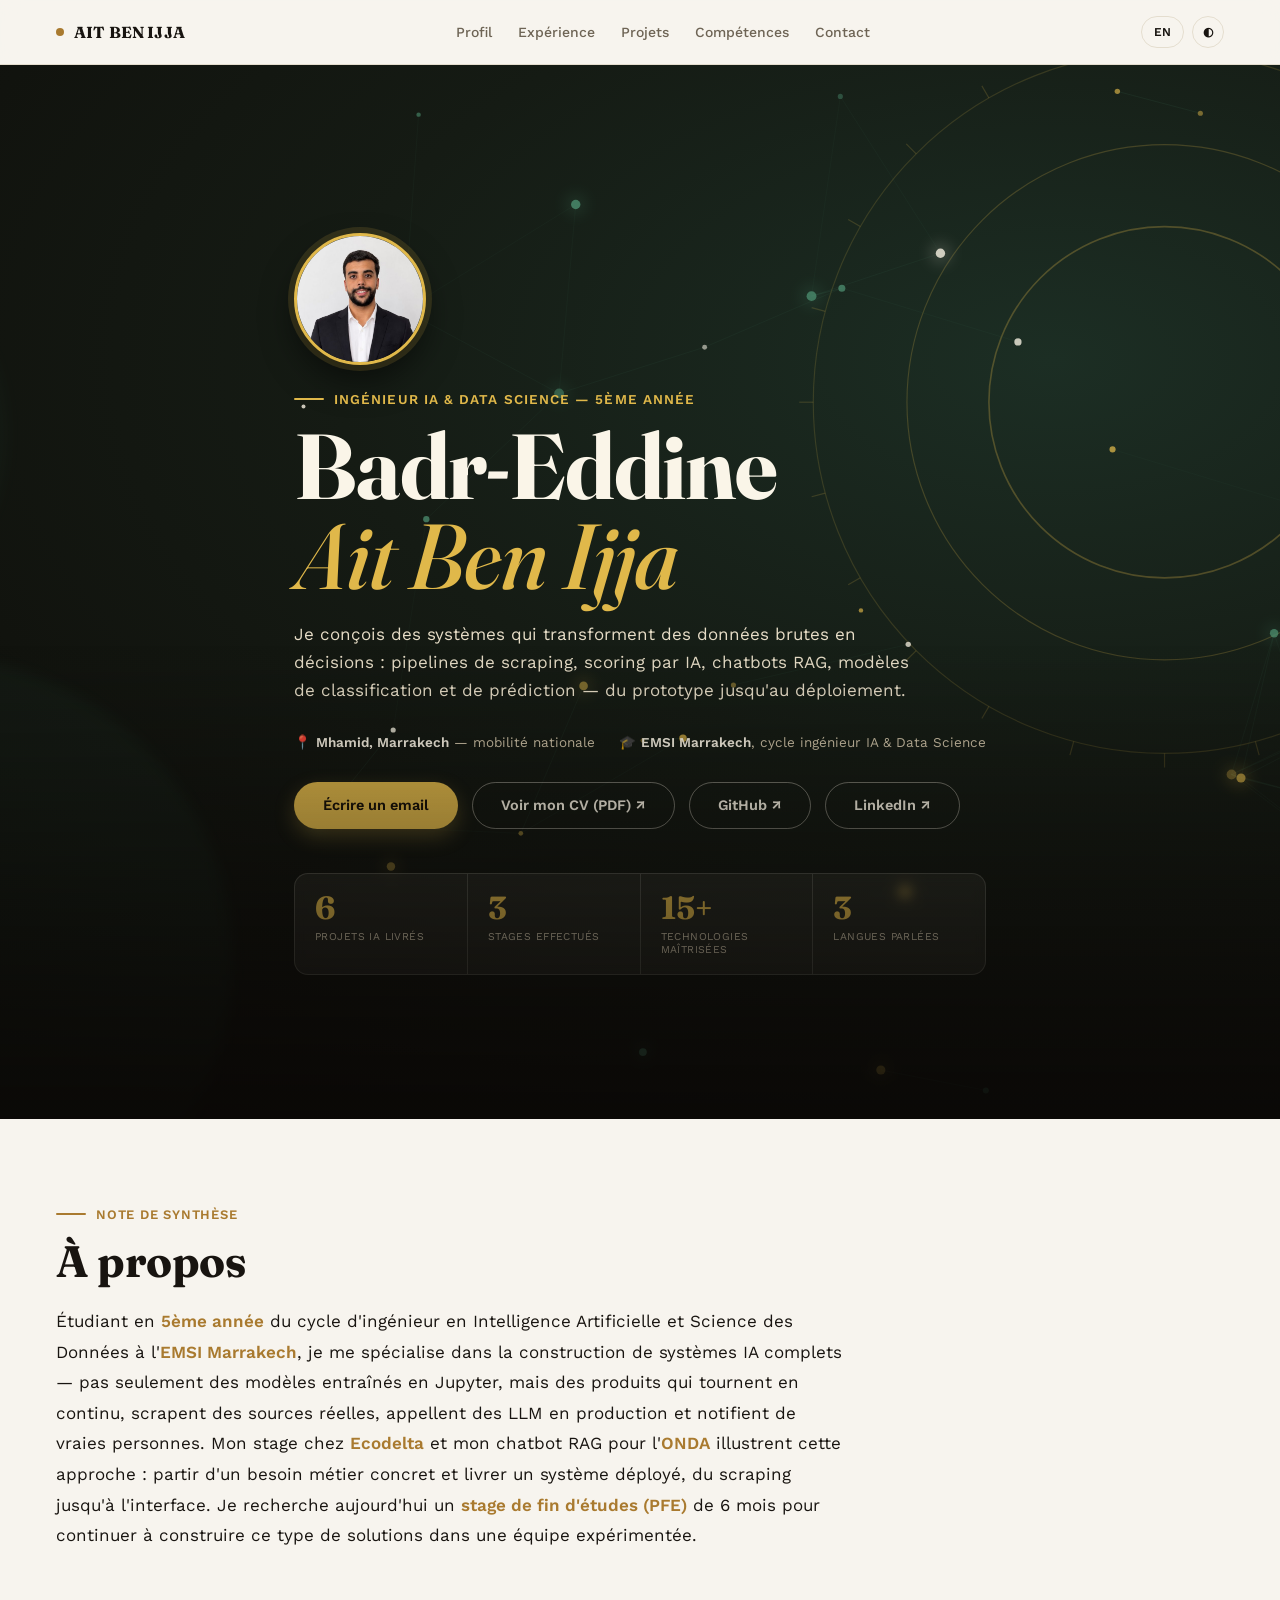
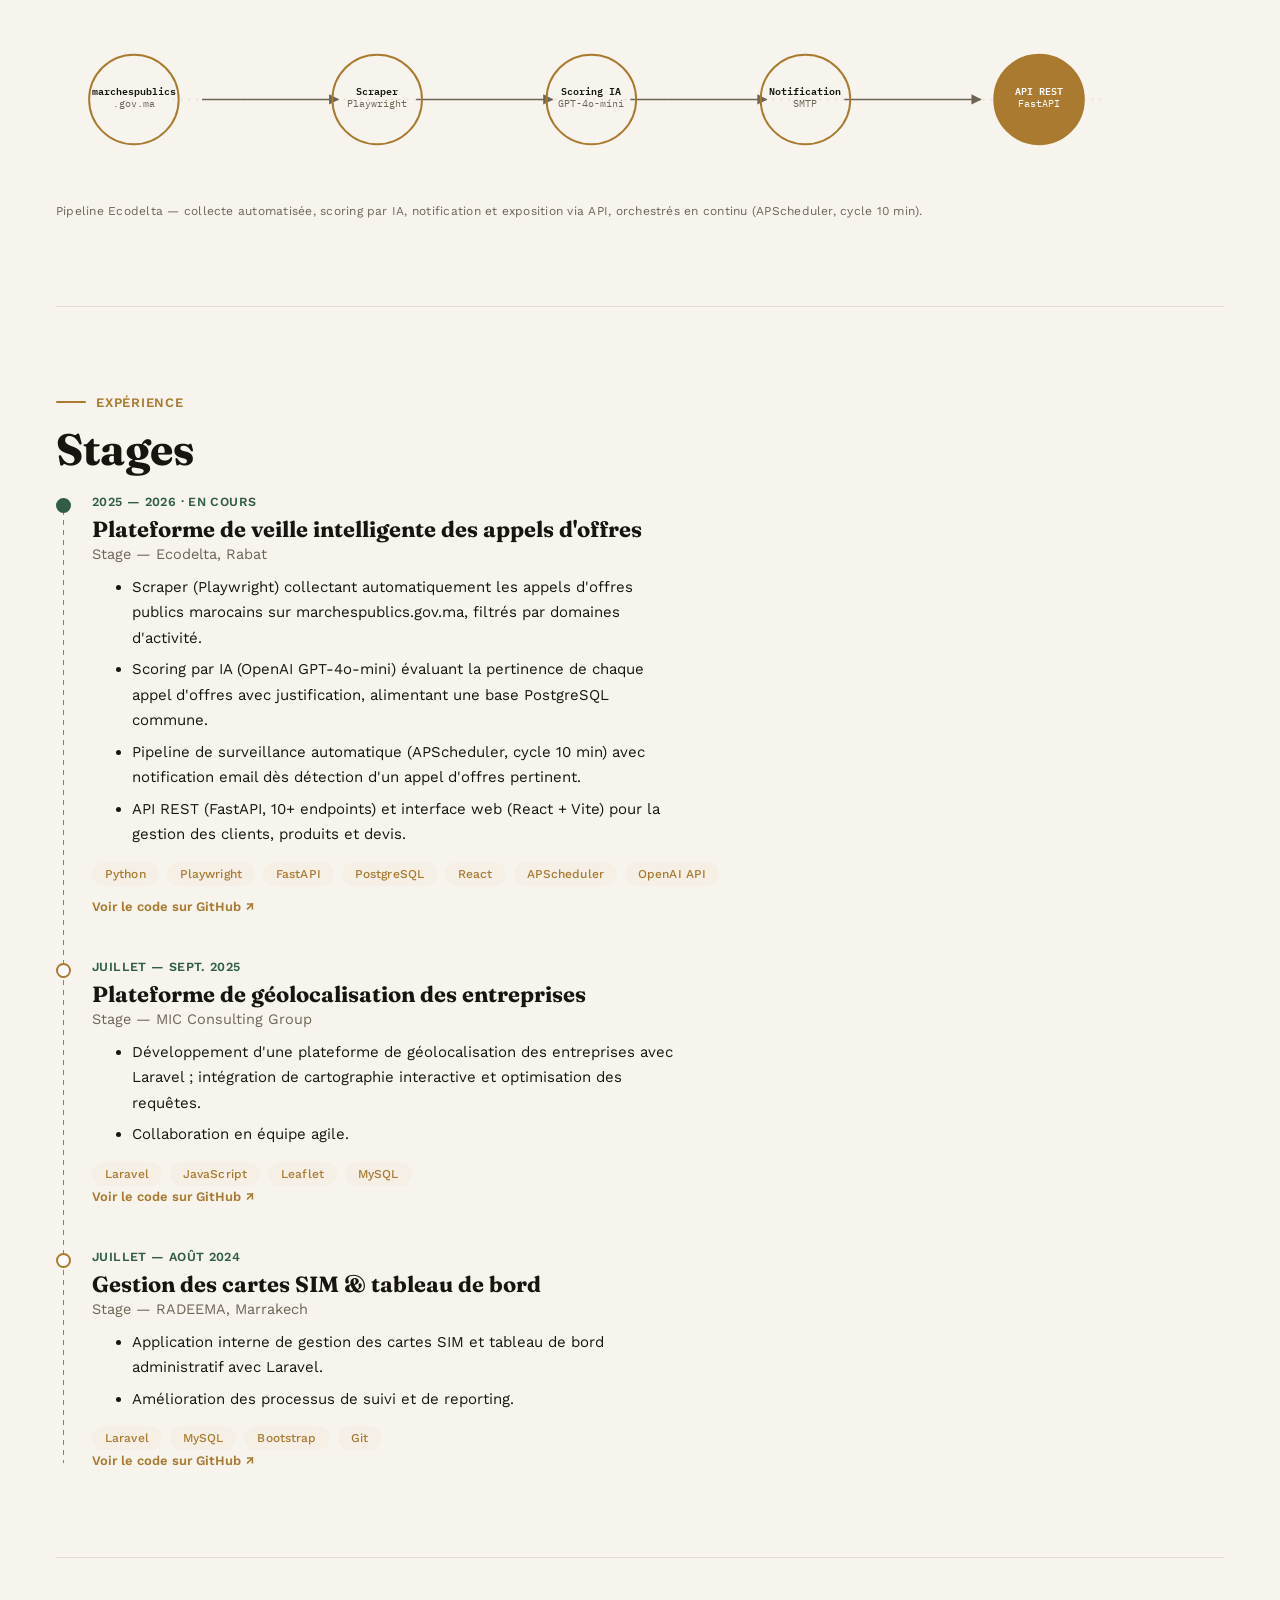
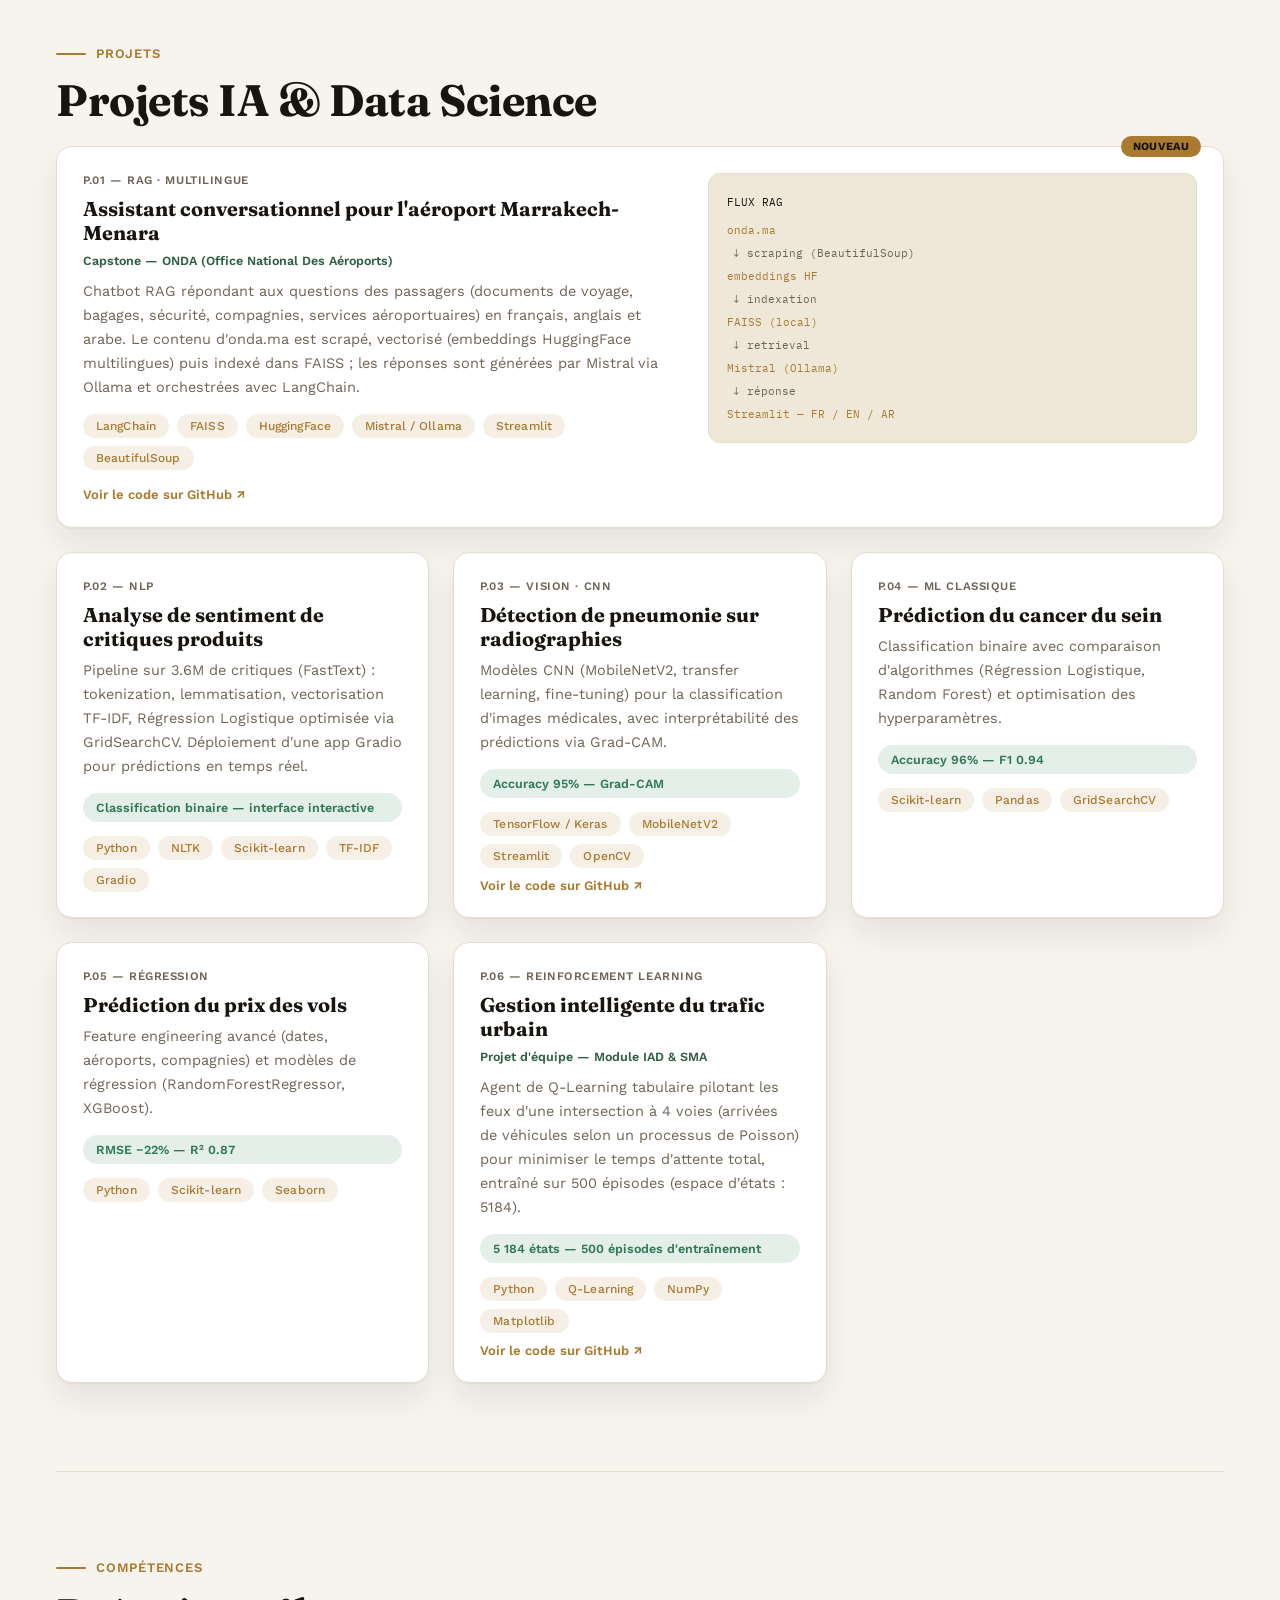
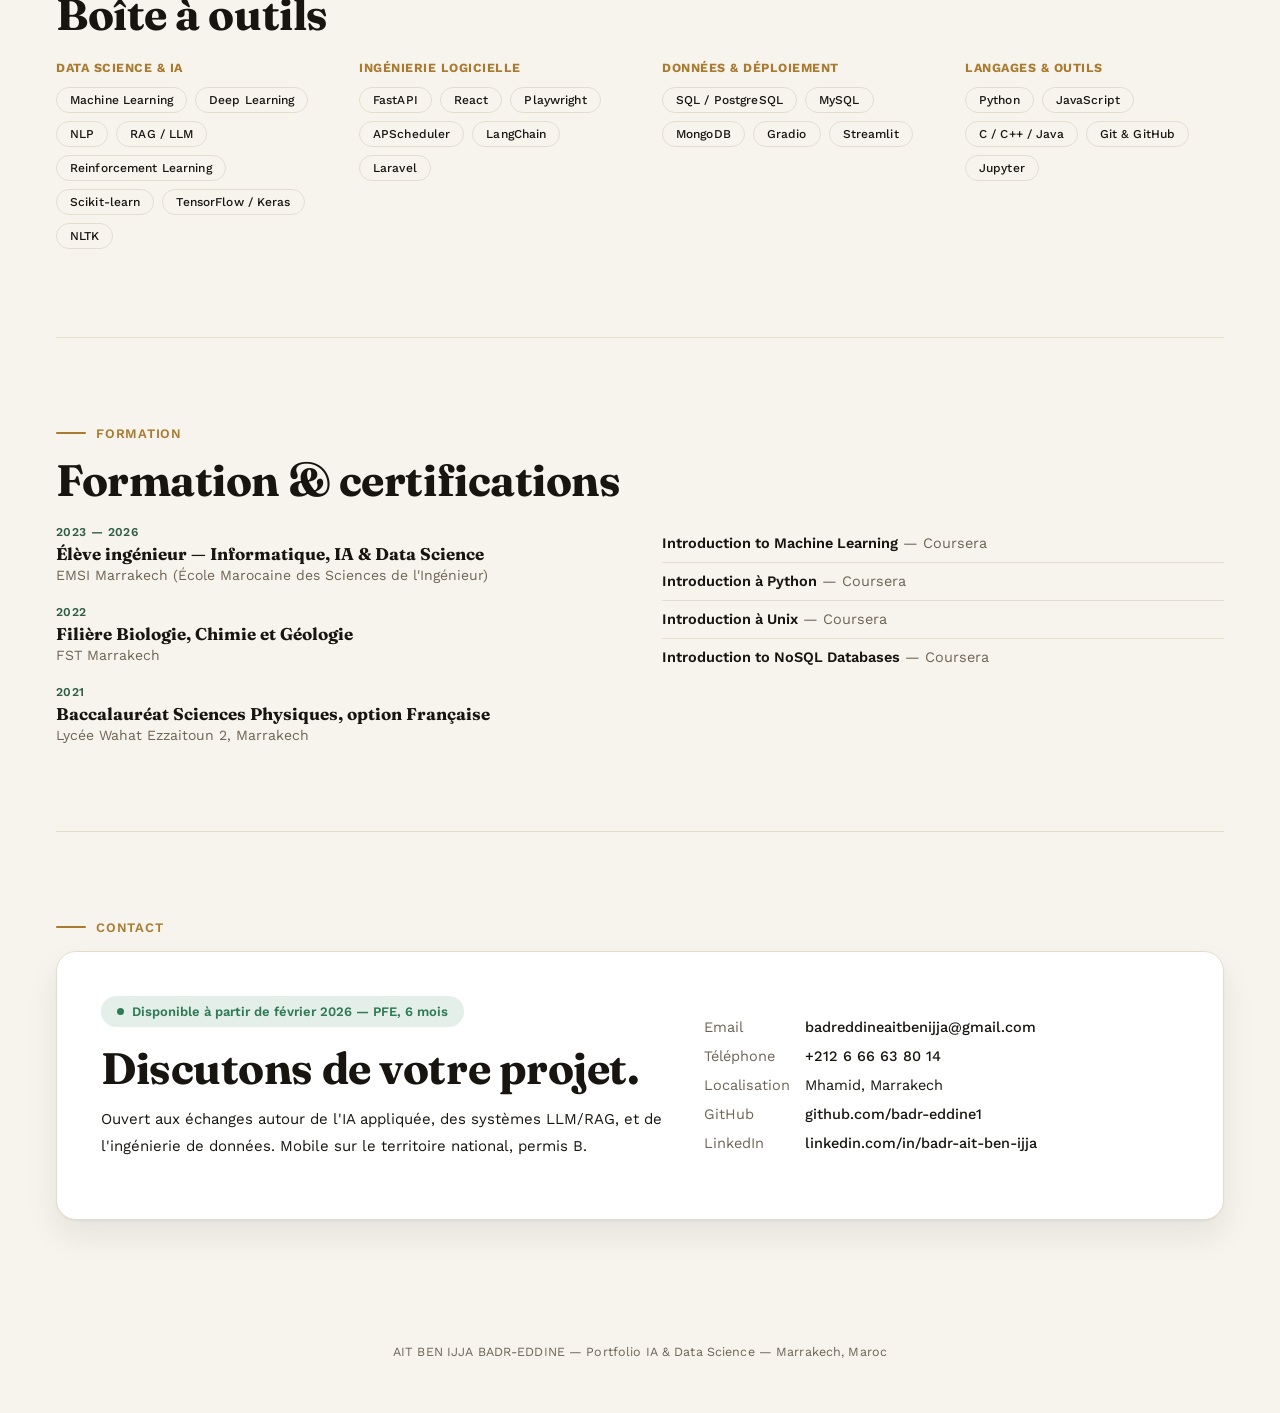
==== commit c73c06f5: "+links" ====
--- a/index.html
+++ b/index.html
@@ -391,6 +391,8 @@
         <div class="tag-row">
           <span class="tag">Laravel</span><span class="tag">JavaScript</span><span class="tag">Leaflet</span><span class="tag">MySQL</span>
         </div>
+        <a class="proj-link lang-fr" href="https://github.com/badr-eddine1/g-olocalisation-pour-la-gestion-des-entreprises-et-les-personnes-morales" target="_blank" rel="noopener">Voir le code sur GitHub ↗</a>
+        <a class="proj-link lang-en" href="https://github.com/badr-eddine1/g-olocalisation-pour-la-gestion-des-entreprises-et-les-personnes-morales" target="_blank" rel="noopener">View code on GitHub ↗</a>
       </div>
 
       <div class="tl-item">
@@ -411,6 +413,8 @@
         <div class="tag-row">
           <span class="tag">Laravel</span><span class="tag">MySQL</span><span class="tag">Bootstrap</span><span class="tag">Git</span>
         </div>
+        <a class="proj-link lang-fr" href="https://github.com/badr-eddine1/GSM-Project" target="_blank" rel="noopener">Voir le code sur GitHub ↗</a>
+        <a class="proj-link lang-en" href="https://github.com/badr-eddine1/GSM-Project" target="_blank" rel="noopener">View code on GitHub ↗</a>
       </div>
 
     </div>
@@ -620,7 +624,7 @@
         <div><span class="k lang-fr">Téléphone</span><span class="k lang-en">Phone</span> <a href="tel:+212666638014">+212 6 66 63 80 14</a></div>
         <div><span class="k lang-fr">Localisation</span><span class="k lang-en">Location</span> Mhamid, Marrakech</div>
         <div><span class="k">GitHub</span> <a href="https://github.com/badr-eddine1" target="_blank" rel="noopener">github.com/badr-eddine1</a></div>
-        <div><span class="k">LinkedIn</span> <a href="https://www.linkedin.com/in/badr-eddine-ait-ben-ijja-6a321a283/" target="_blank" rel="noopener">linkedin.com/in/badr-eddine-ait-ben-ijja</a></div>
+        <div><span class="k">LinkedIn</span> <a href="https://www.linkedin.com/in/badr-ait-ben-ijja-6a321a283/" target="_blank" rel="noopener">linkedin.com/in/badr-ait-ben-ijja</a></div>
       </div>
     </div>
   </section>
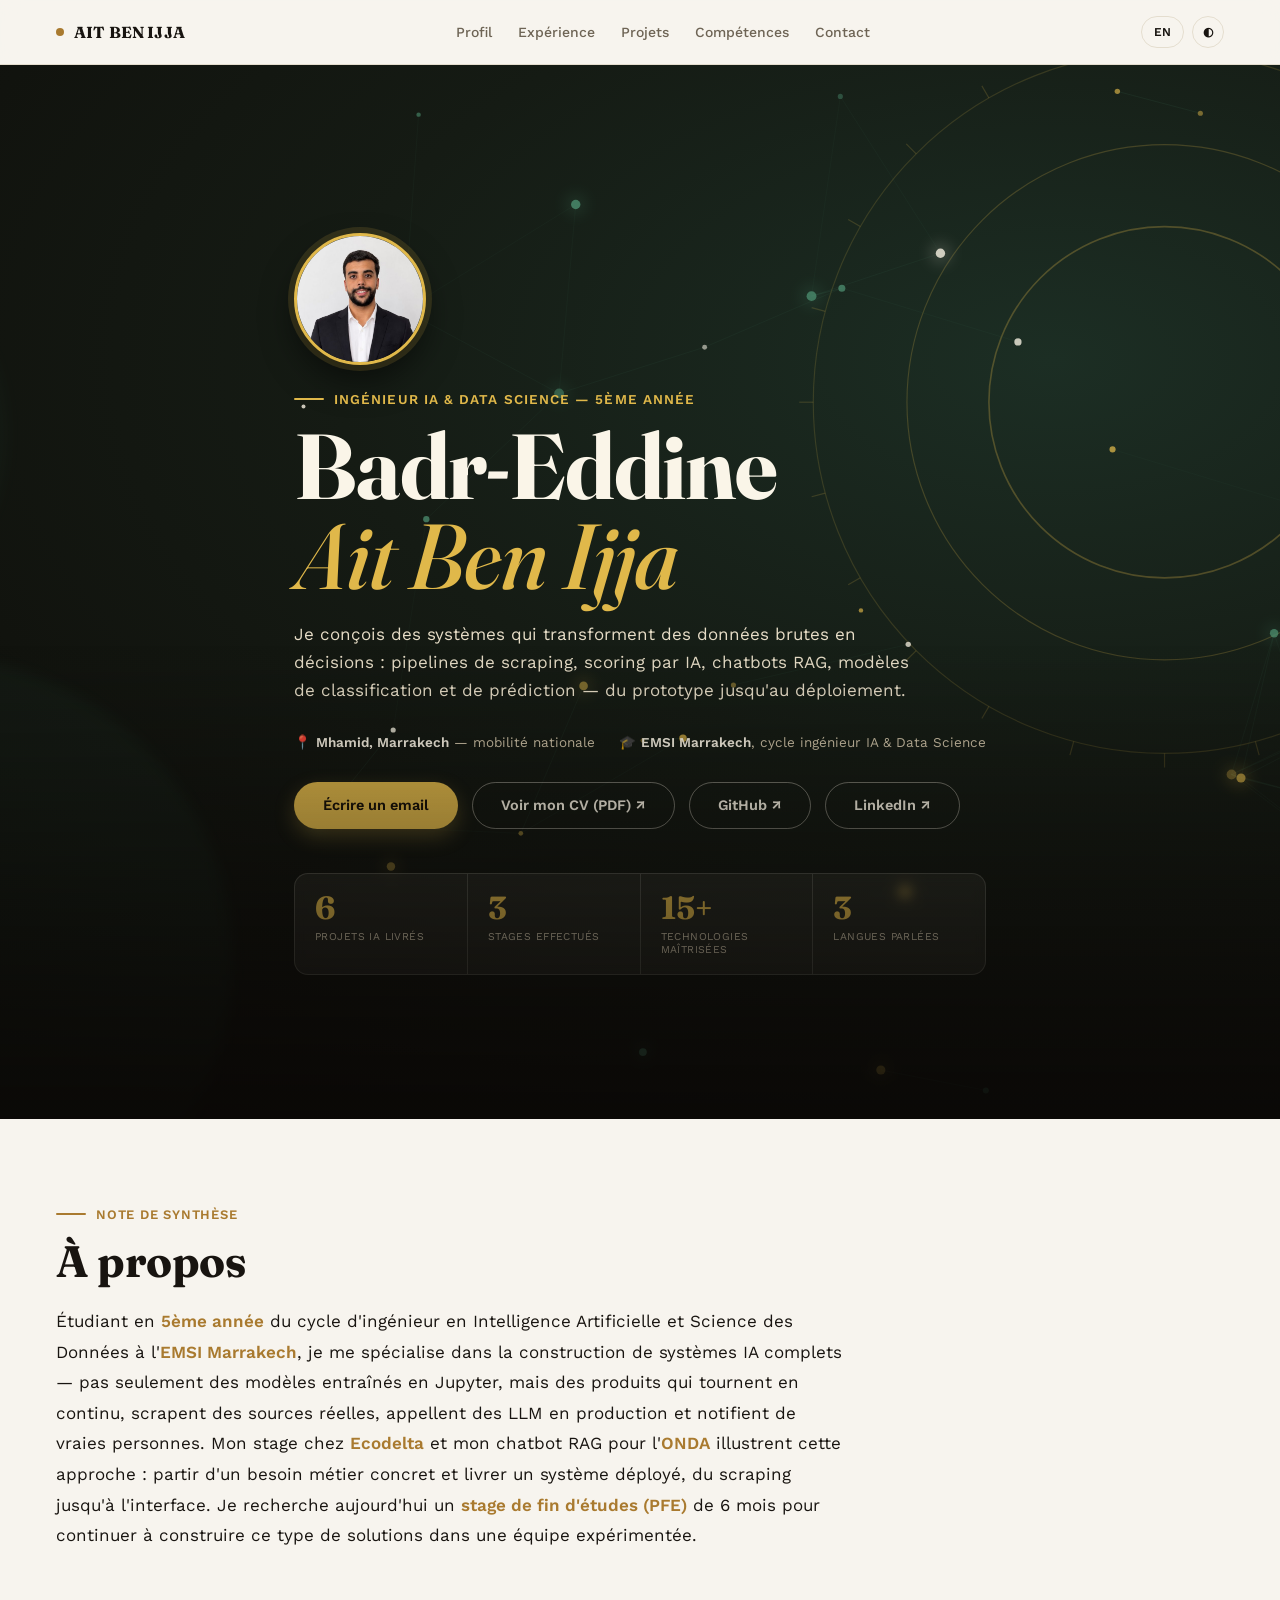
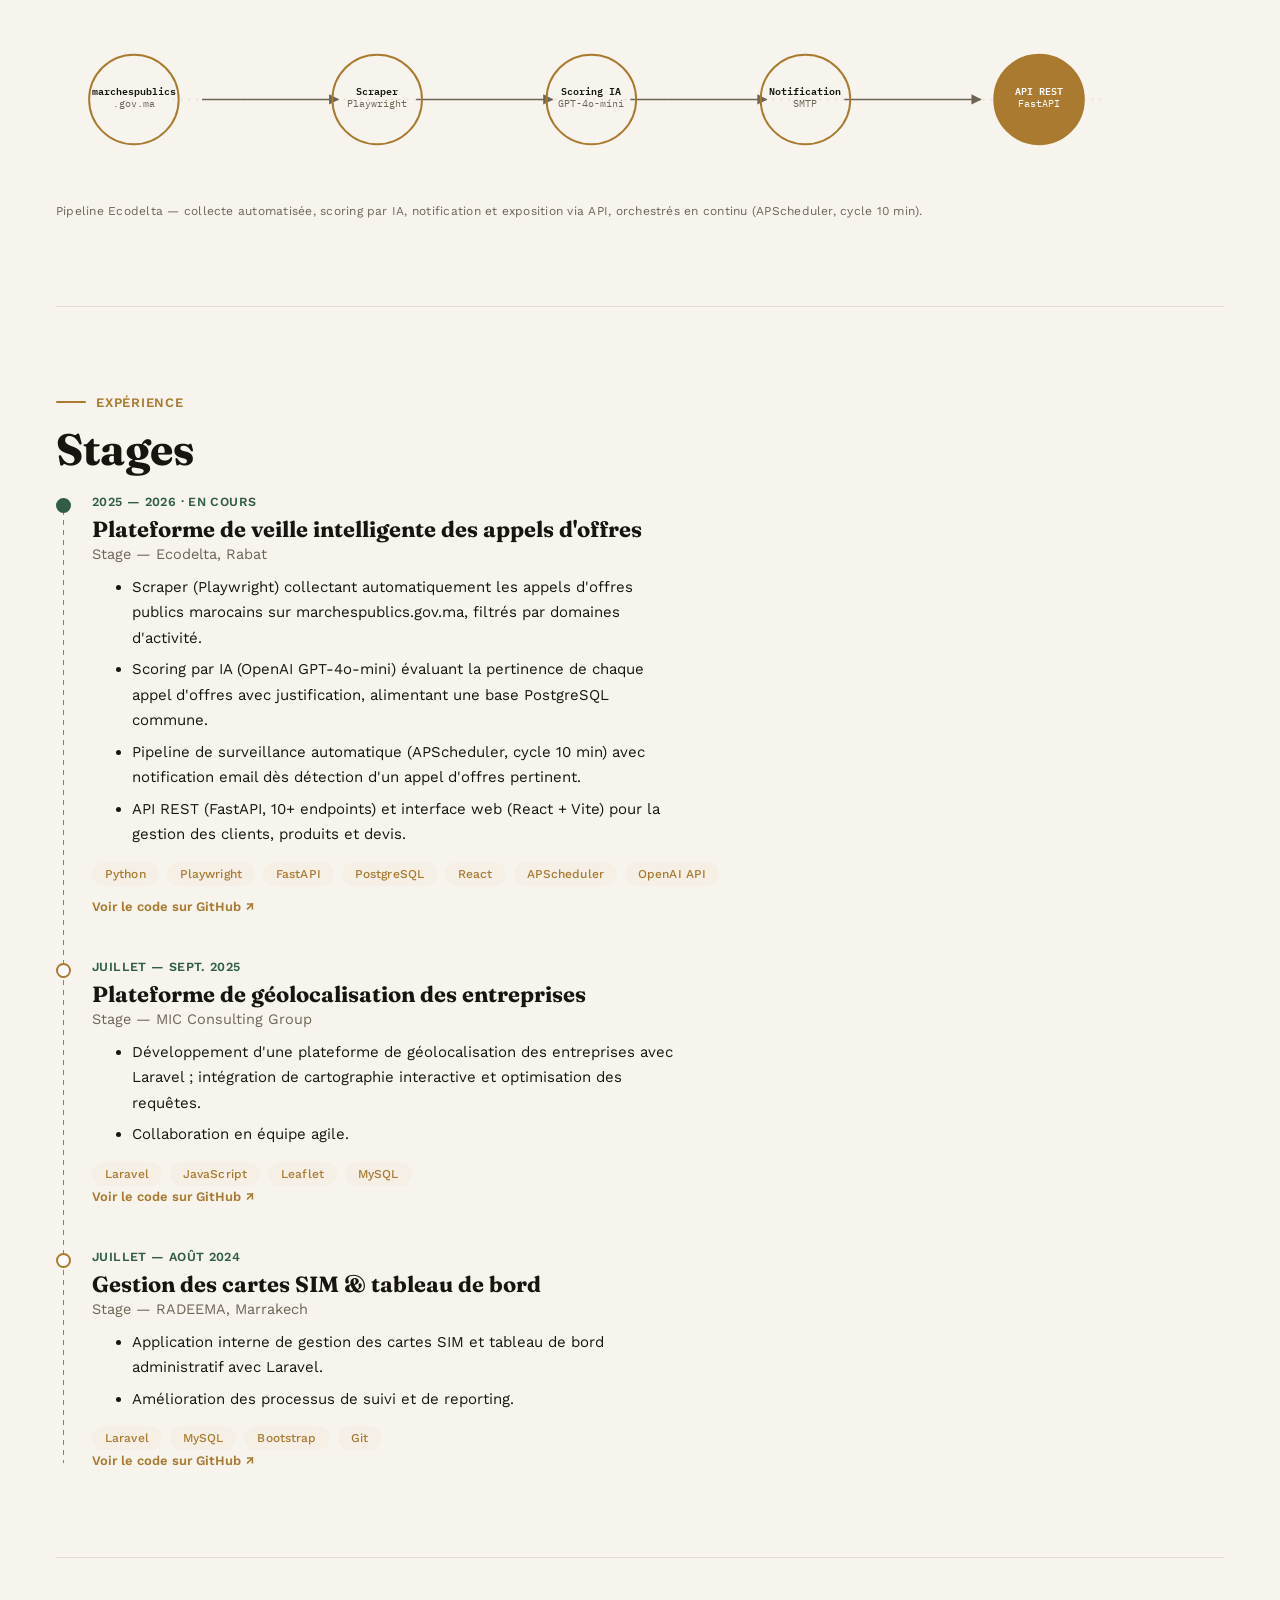
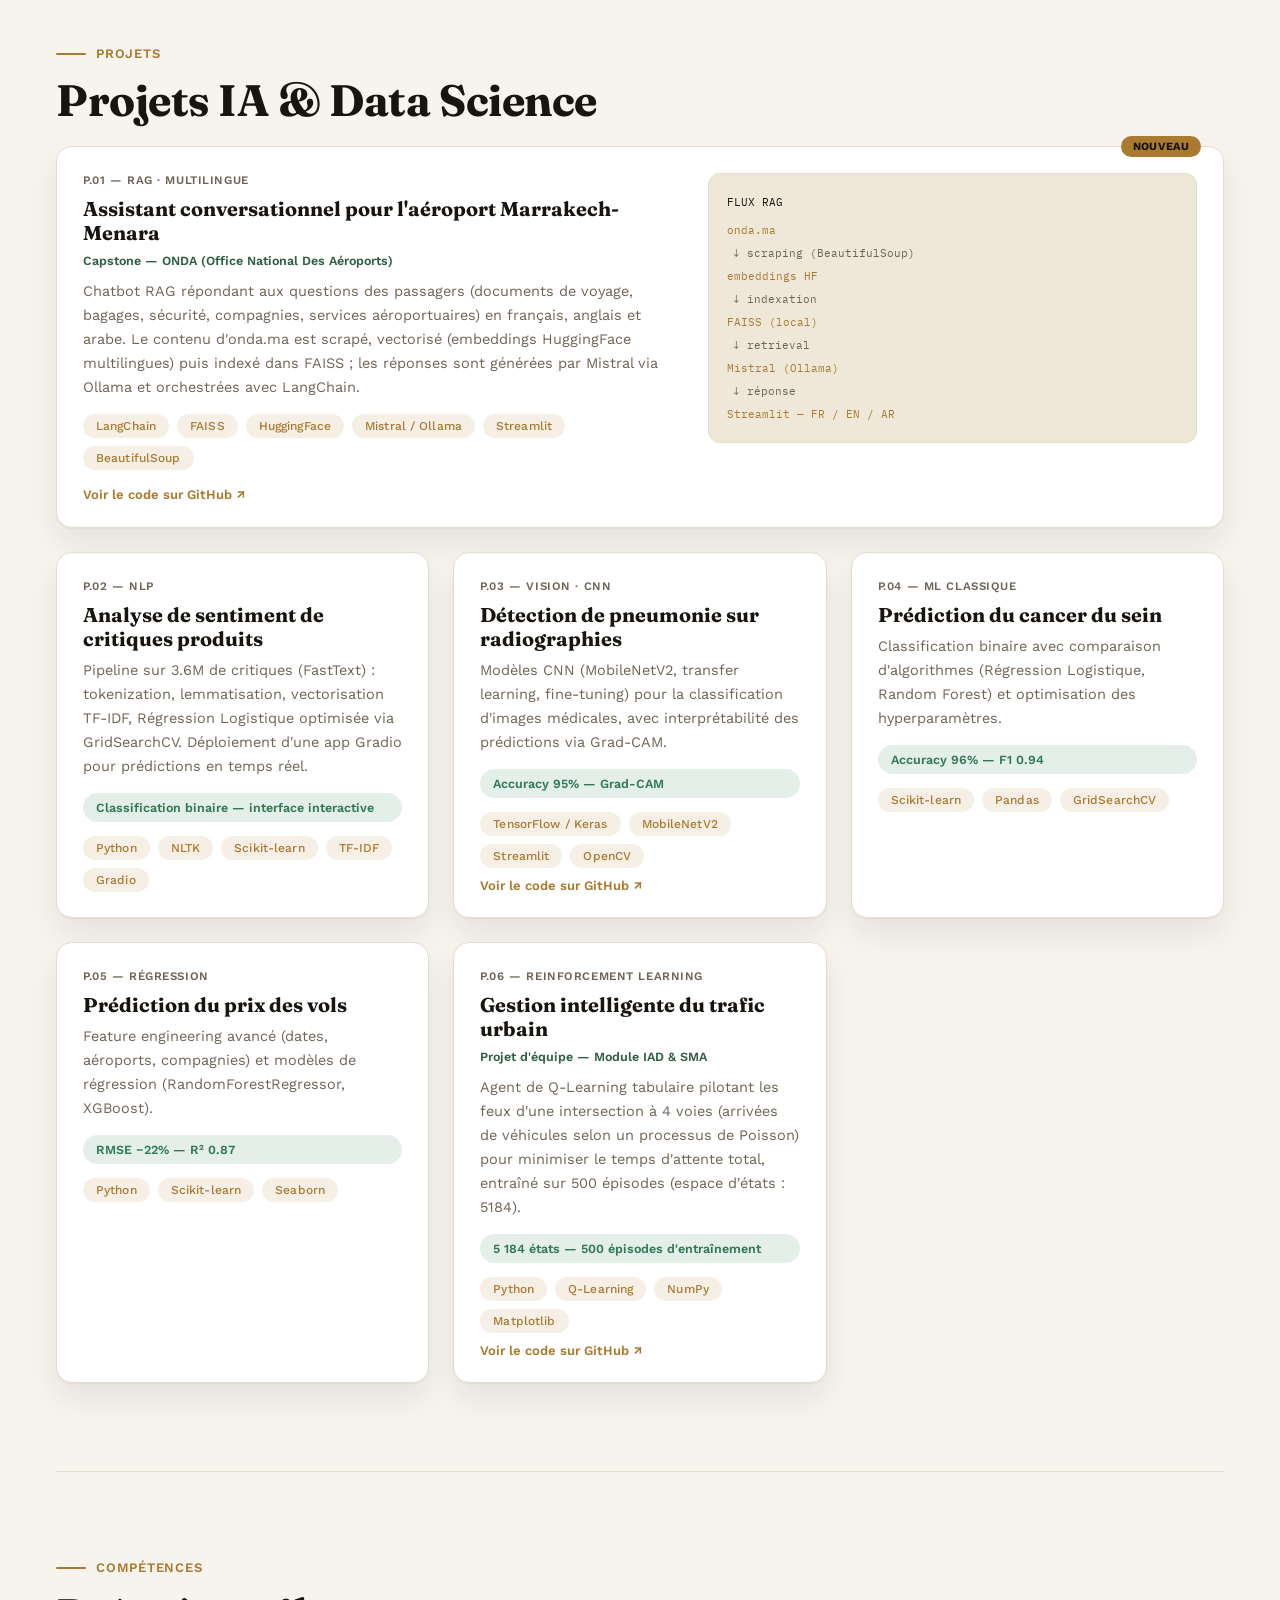
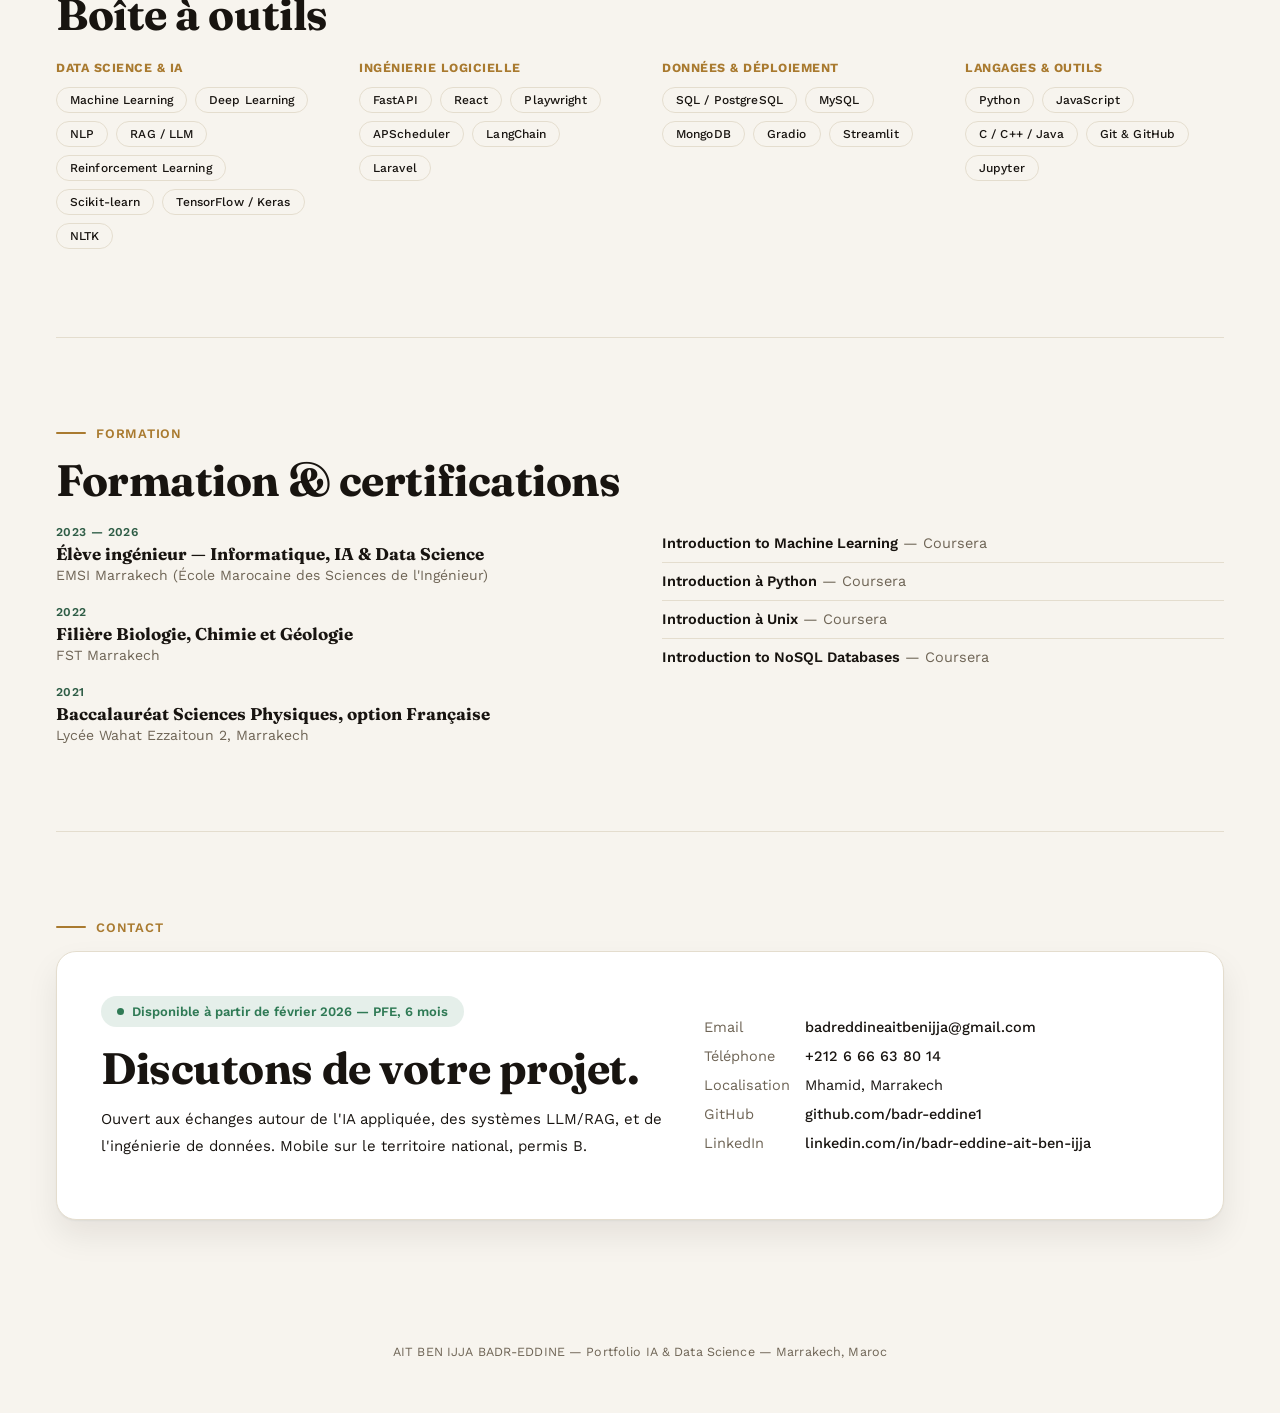
==== commit fc0e0ce2: "+++" ====
--- a/index.html
+++ b/index.html
@@ -48,7 +48,7 @@
     "addressCountry": "MA"
   },
   "sameAs": [
-    "https://www.linkedin.com/in/badr-ait-ben-ijja-6a321a283/",
+    "https://www.linkedin.com/in/badr-eddine-ait-ben-ijja-6a321a283/",
     "https://github.com/badr-eddine1"
   ]
 }
@@ -252,7 +252,7 @@
           <a class="btn btn-ghost lang-fr" href="cv.pdf" target="_blank" rel="noopener">Voir mon CV (PDF) ↗</a>
           <a class="btn btn-ghost lang-en" href="cv.pdf" target="_blank" rel="noopener">View my CV (PDF) ↗</a>
           <a class="btn btn-ghost" href="https://github.com/badr-eddine1" target="_blank" rel="noopener">GitHub ↗</a>
-          <a class="btn btn-ghost" href="https://www.linkedin.com/in/badr-ait-ben-ijja-6a321a283/" target="_blank" rel="noopener">LinkedIn ↗</a>
+          <a class="btn btn-ghost" href="https://www.linkedin.com/in/badr-eddine-ait-ben-ijja-6a321a283/" target="_blank" rel="noopener">LinkedIn ↗</a>
         </div>
         <div class="stats-row">
           <div class="stat">
@@ -624,7 +624,7 @@
         <div><span class="k lang-fr">Téléphone</span><span class="k lang-en">Phone</span> <a href="tel:+212666638014">+212 6 66 63 80 14</a></div>
         <div><span class="k lang-fr">Localisation</span><span class="k lang-en">Location</span> Mhamid, Marrakech</div>
         <div><span class="k">GitHub</span> <a href="https://github.com/badr-eddine1" target="_blank" rel="noopener">github.com/badr-eddine1</a></div>
-        <div><span class="k">LinkedIn</span> <a href="https://www.linkedin.com/in/badr-ait-ben-ijja-6a321a283/" target="_blank" rel="noopener">linkedin.com/in/badr-ait-ben-ijja</a></div>
+        <div><span class="k">LinkedIn</span> <a href="https://www.linkedin.com/in/badr-eddine-ait-ben-ijja-6a321a283/" target="_blank" rel="noopener">linkedin.com/in/badr-eddine-ait-ben-ijja</a></div>
       </div>
     </div>
   </section>
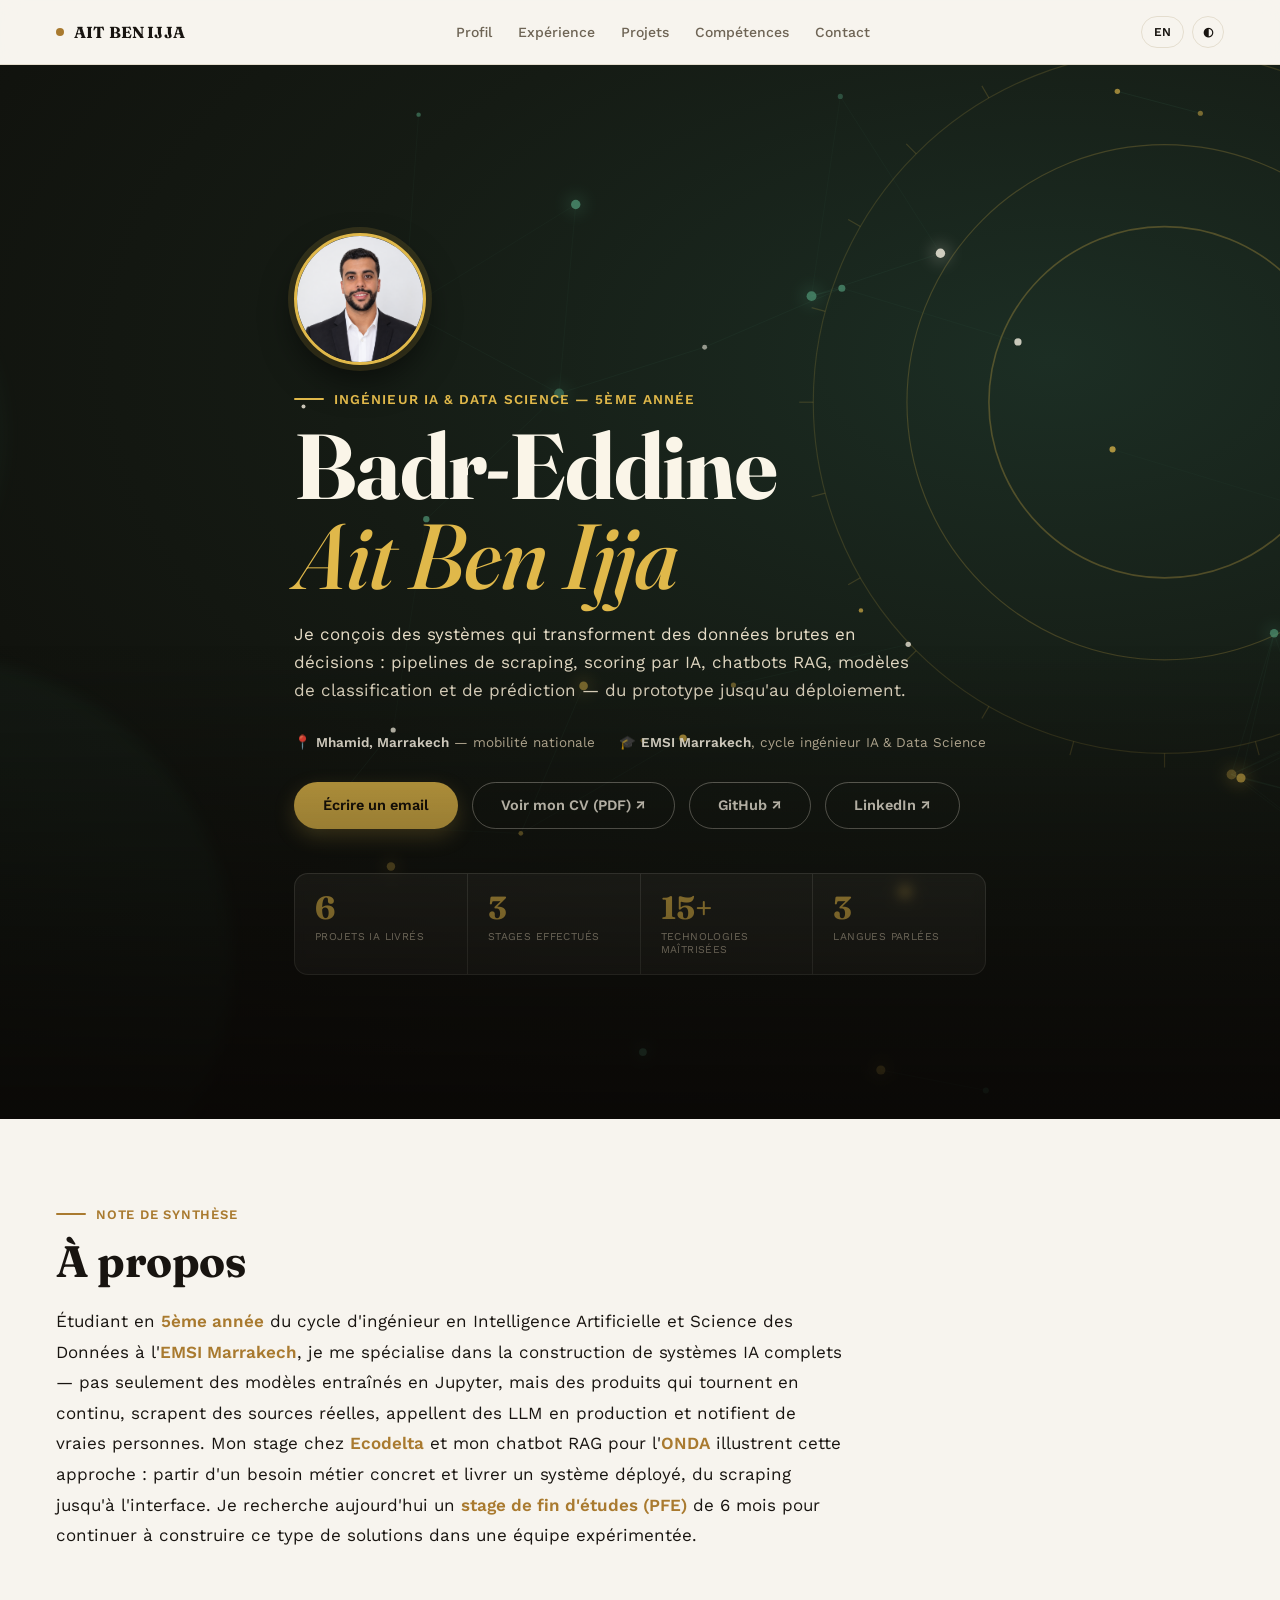
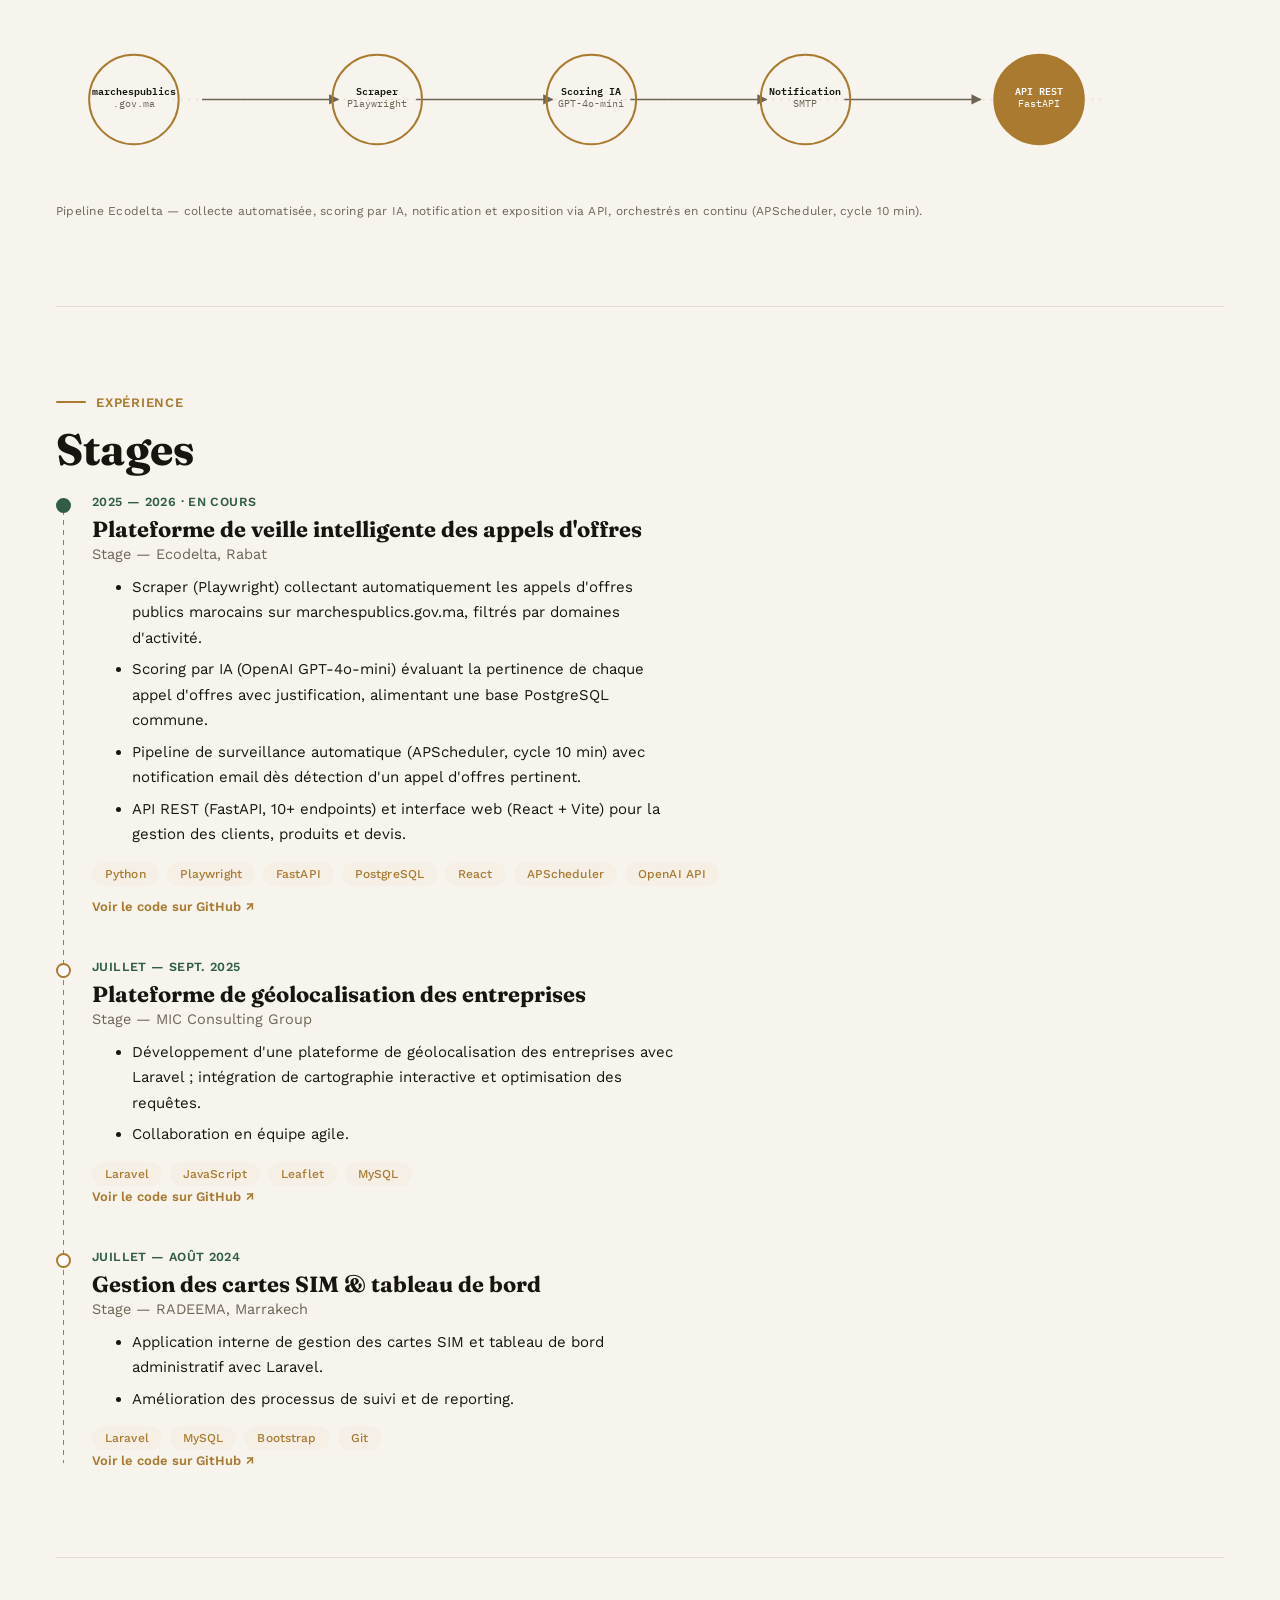
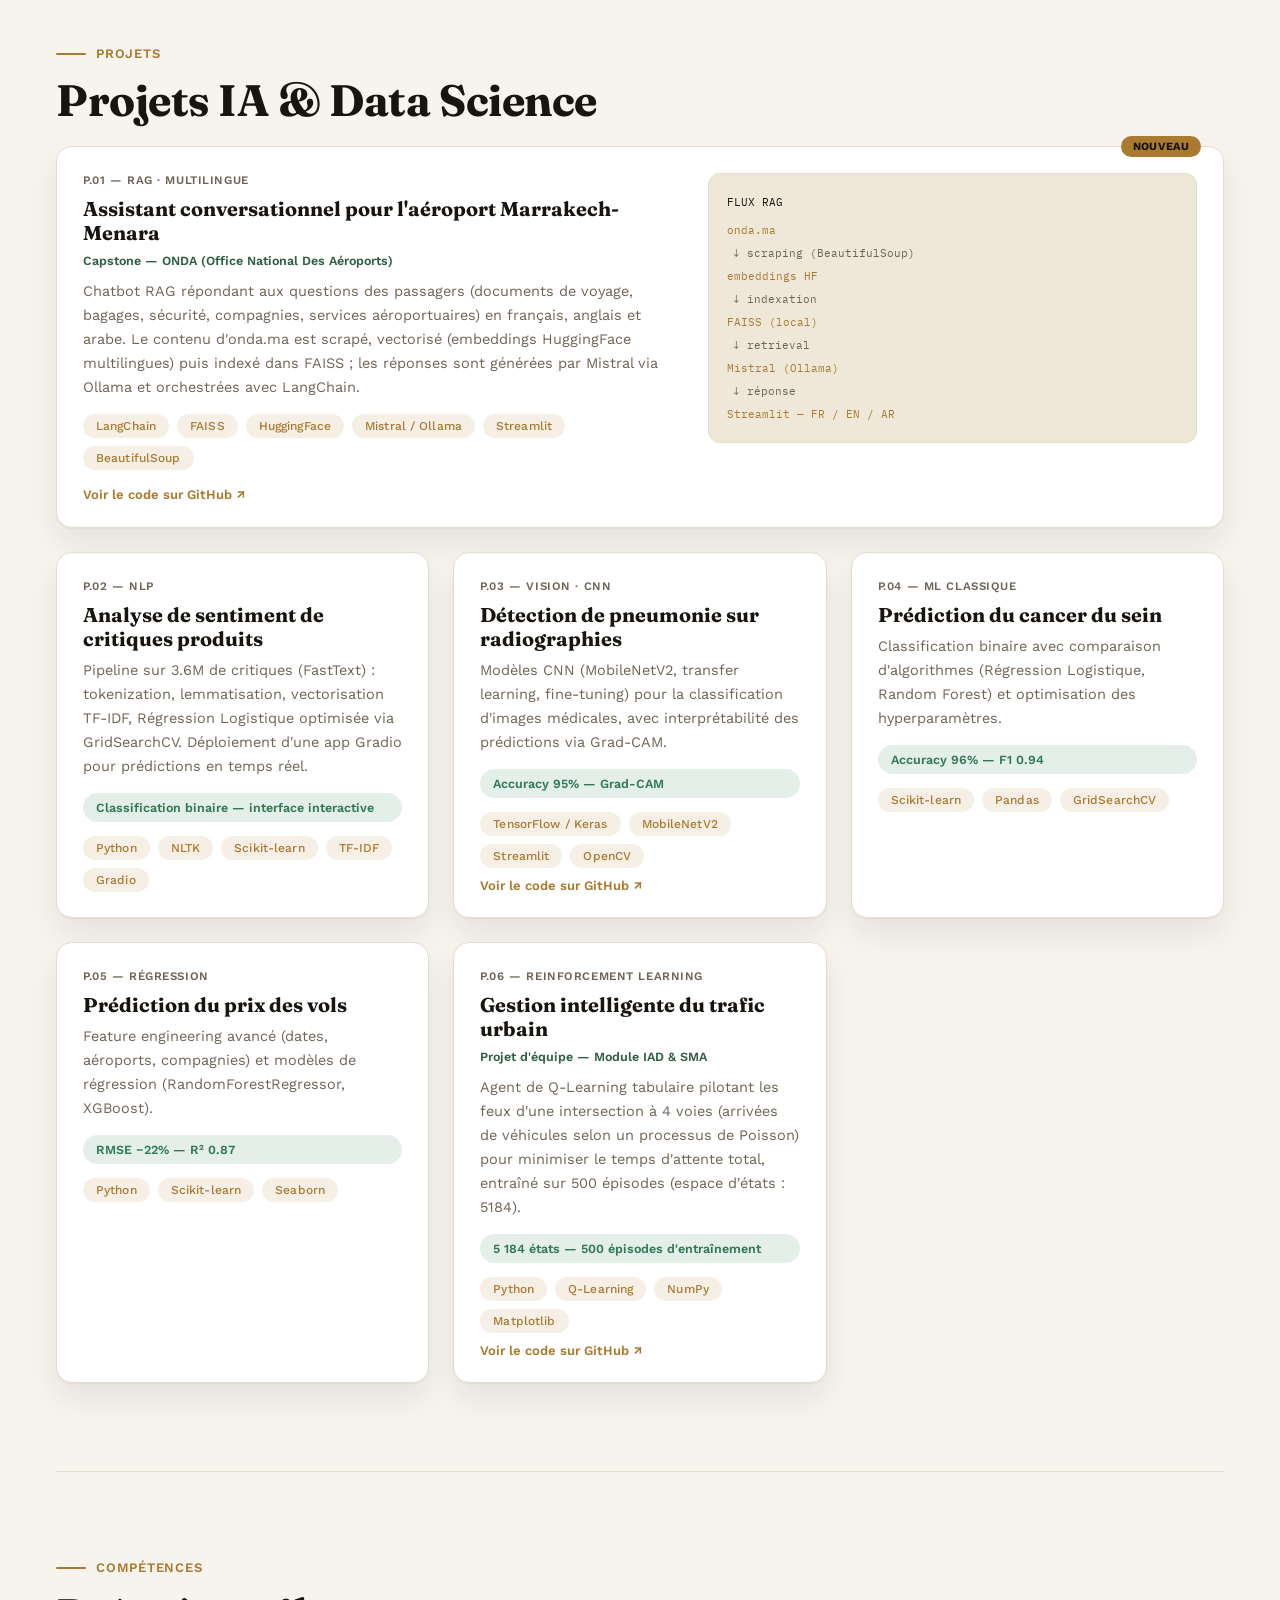
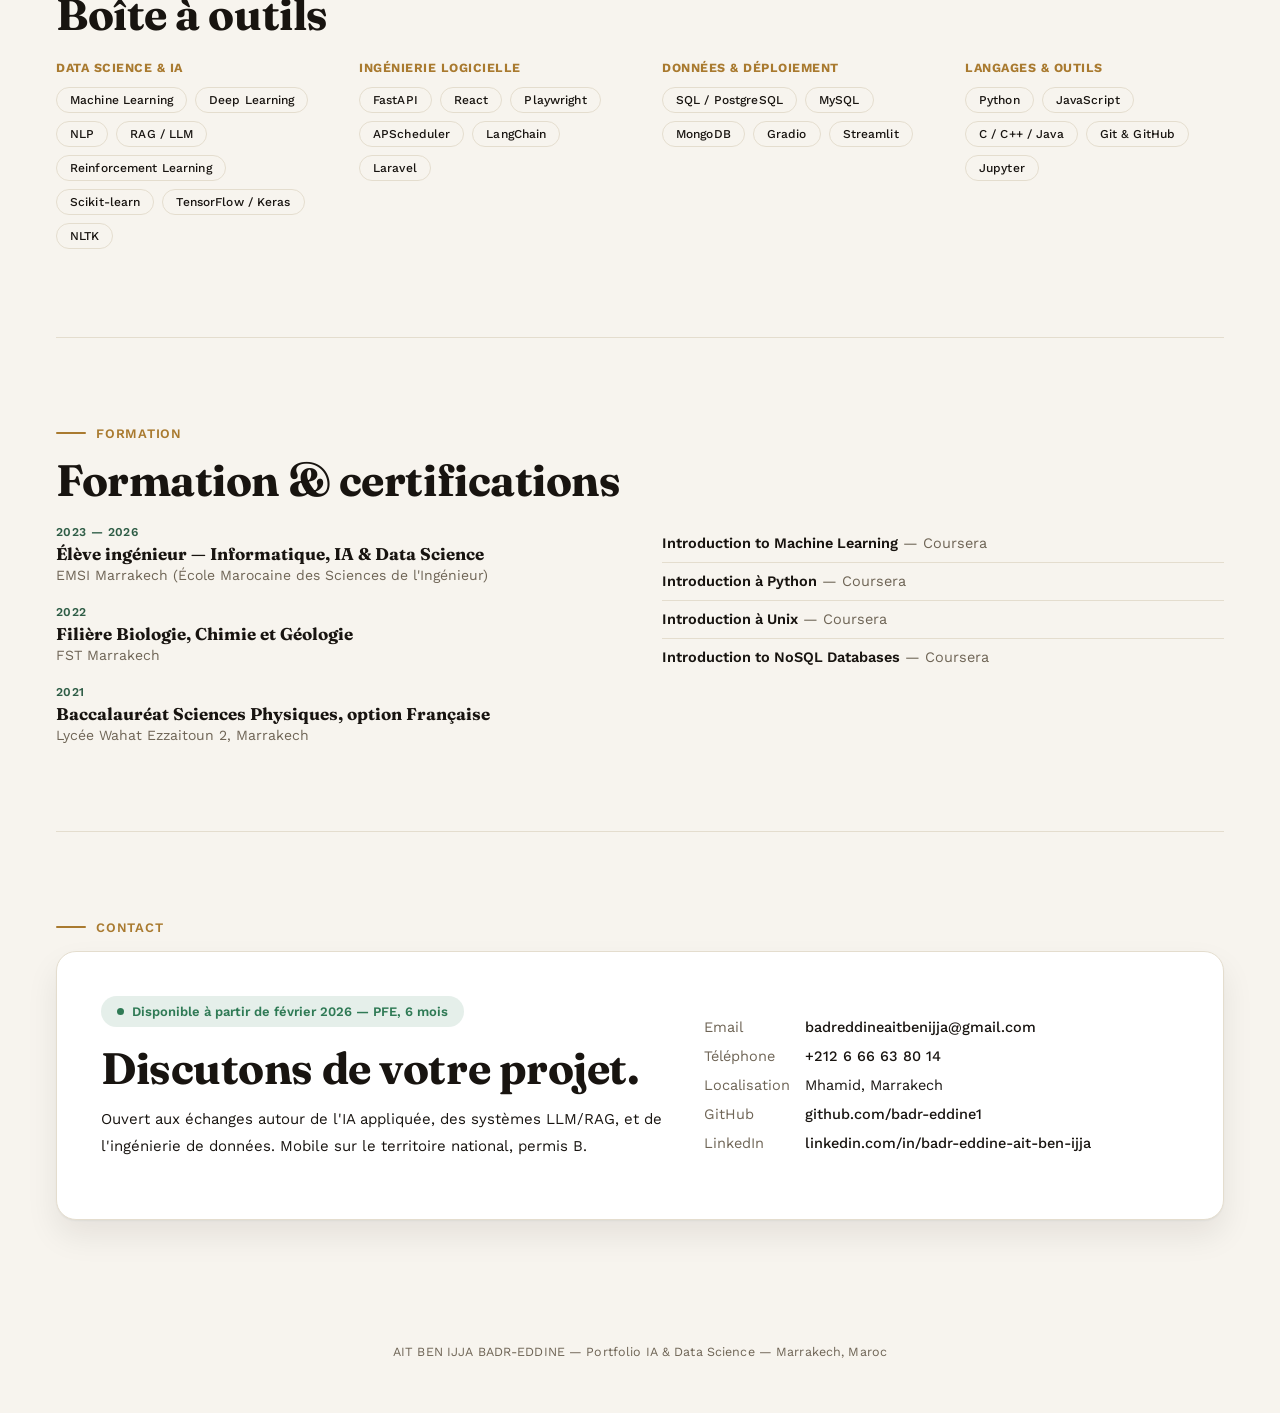
==== commit b0a1c3c8: "up photo" ====
--- a/index.html
+++ b/index.html
@@ -35,7 +35,7 @@
   "@type": "Person",
   "name": "Badr-Eddine Ait Ben Ijja",
   "url": "https://badr-eddine1.github.io/",
-  "image": "https://badr-eddine1.github.io/photo.jpg",
+  "image": "https://badr-eddine1.github.io/photo.png",
   "jobTitle": "AI & Data Science Engineering Student",
   "description": "Étudiant ingénieur en Intelligence Artificielle et Data Science, spécialisé dans les pipelines de scraping, le scoring par IA, les chatbots RAG et les modèles de machine learning.",
   "alumniOf": {
@@ -232,7 +232,7 @@
     </div>
     <div class="wrap">
       <div class="hero-cover-content">
-        <div class="hero-photo"><img src="photo.jpg" alt="Badr-Eddine Ait Ben Ijja"></div>
+        <div class="hero-photo"><img src="photo.png" alt="Badr-Eddine Ait Ben Ijja"></div>
         <div class="hero-eyebrow">
           <span class="lang-fr">Ingénieur IA &amp; Data Science — 5ème année</span>
           <span class="lang-en">AI &amp; Data Science Engineer — 5th-year student</span>
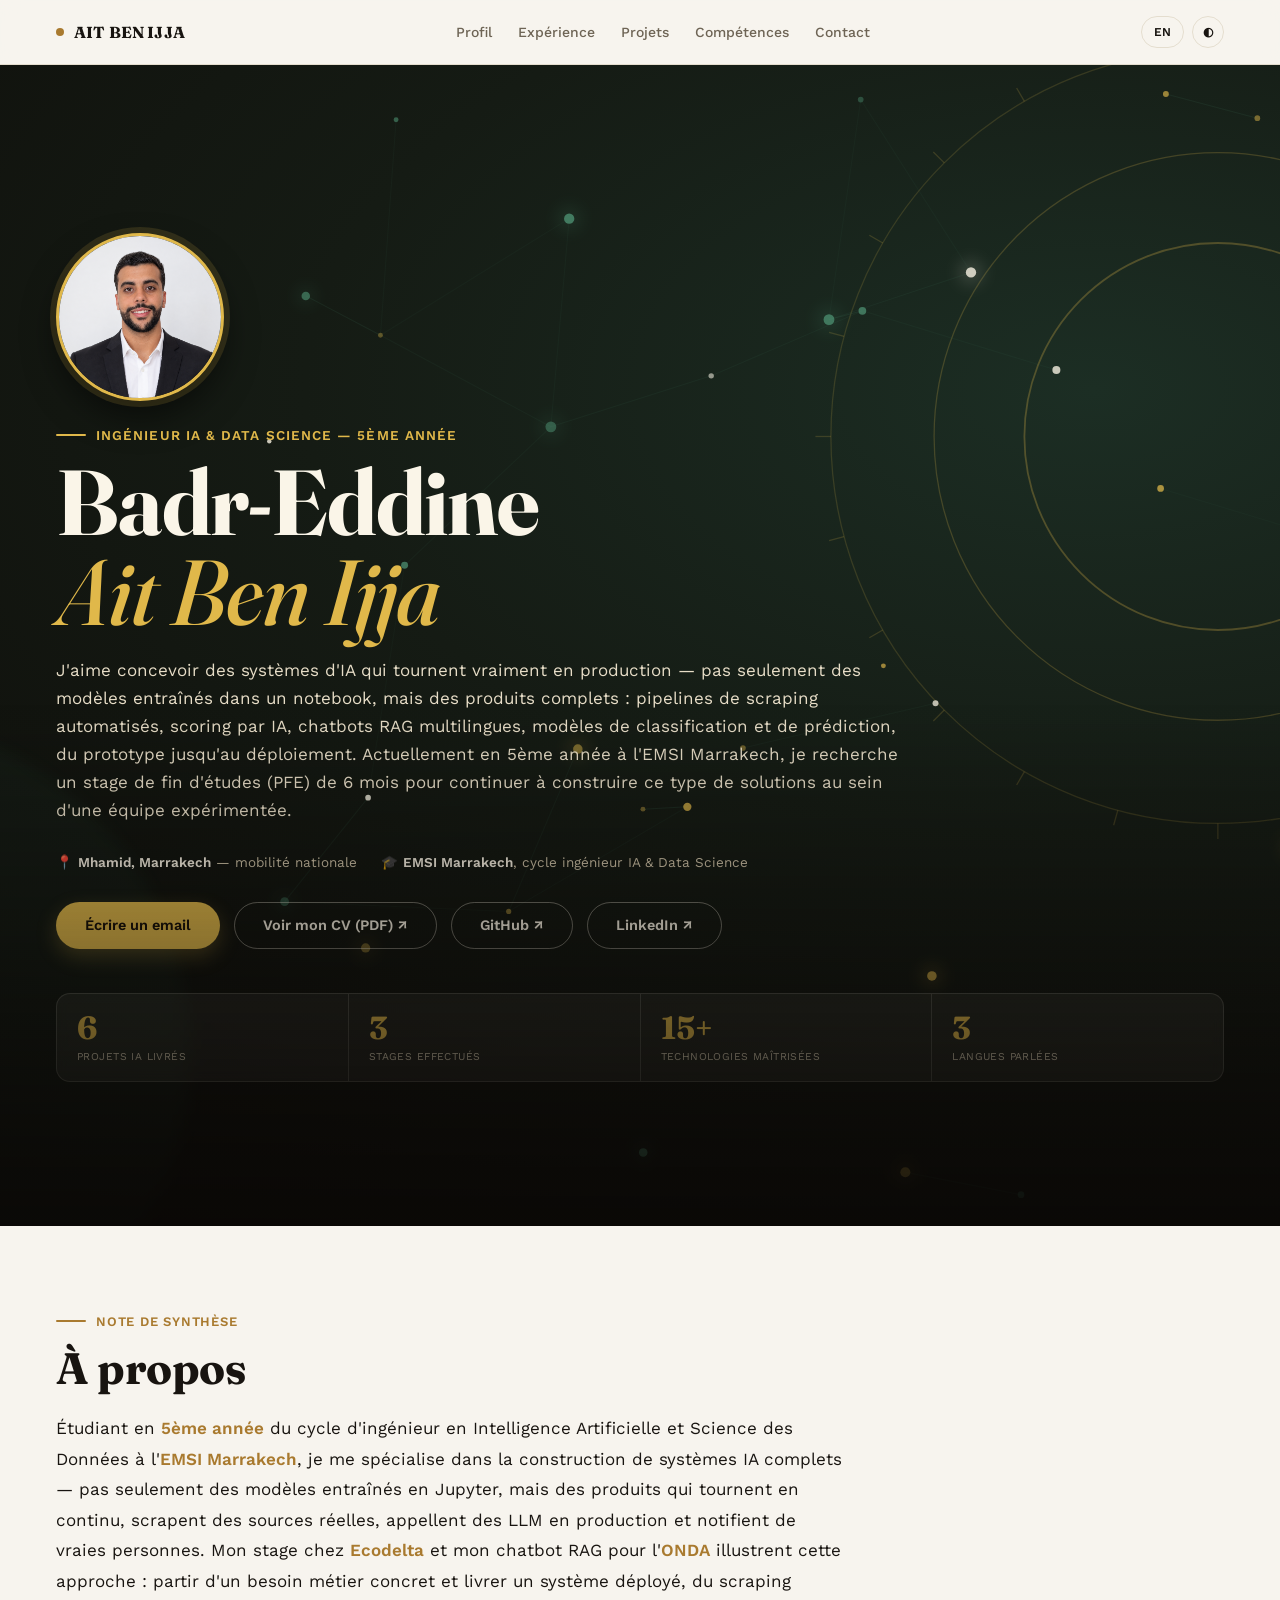
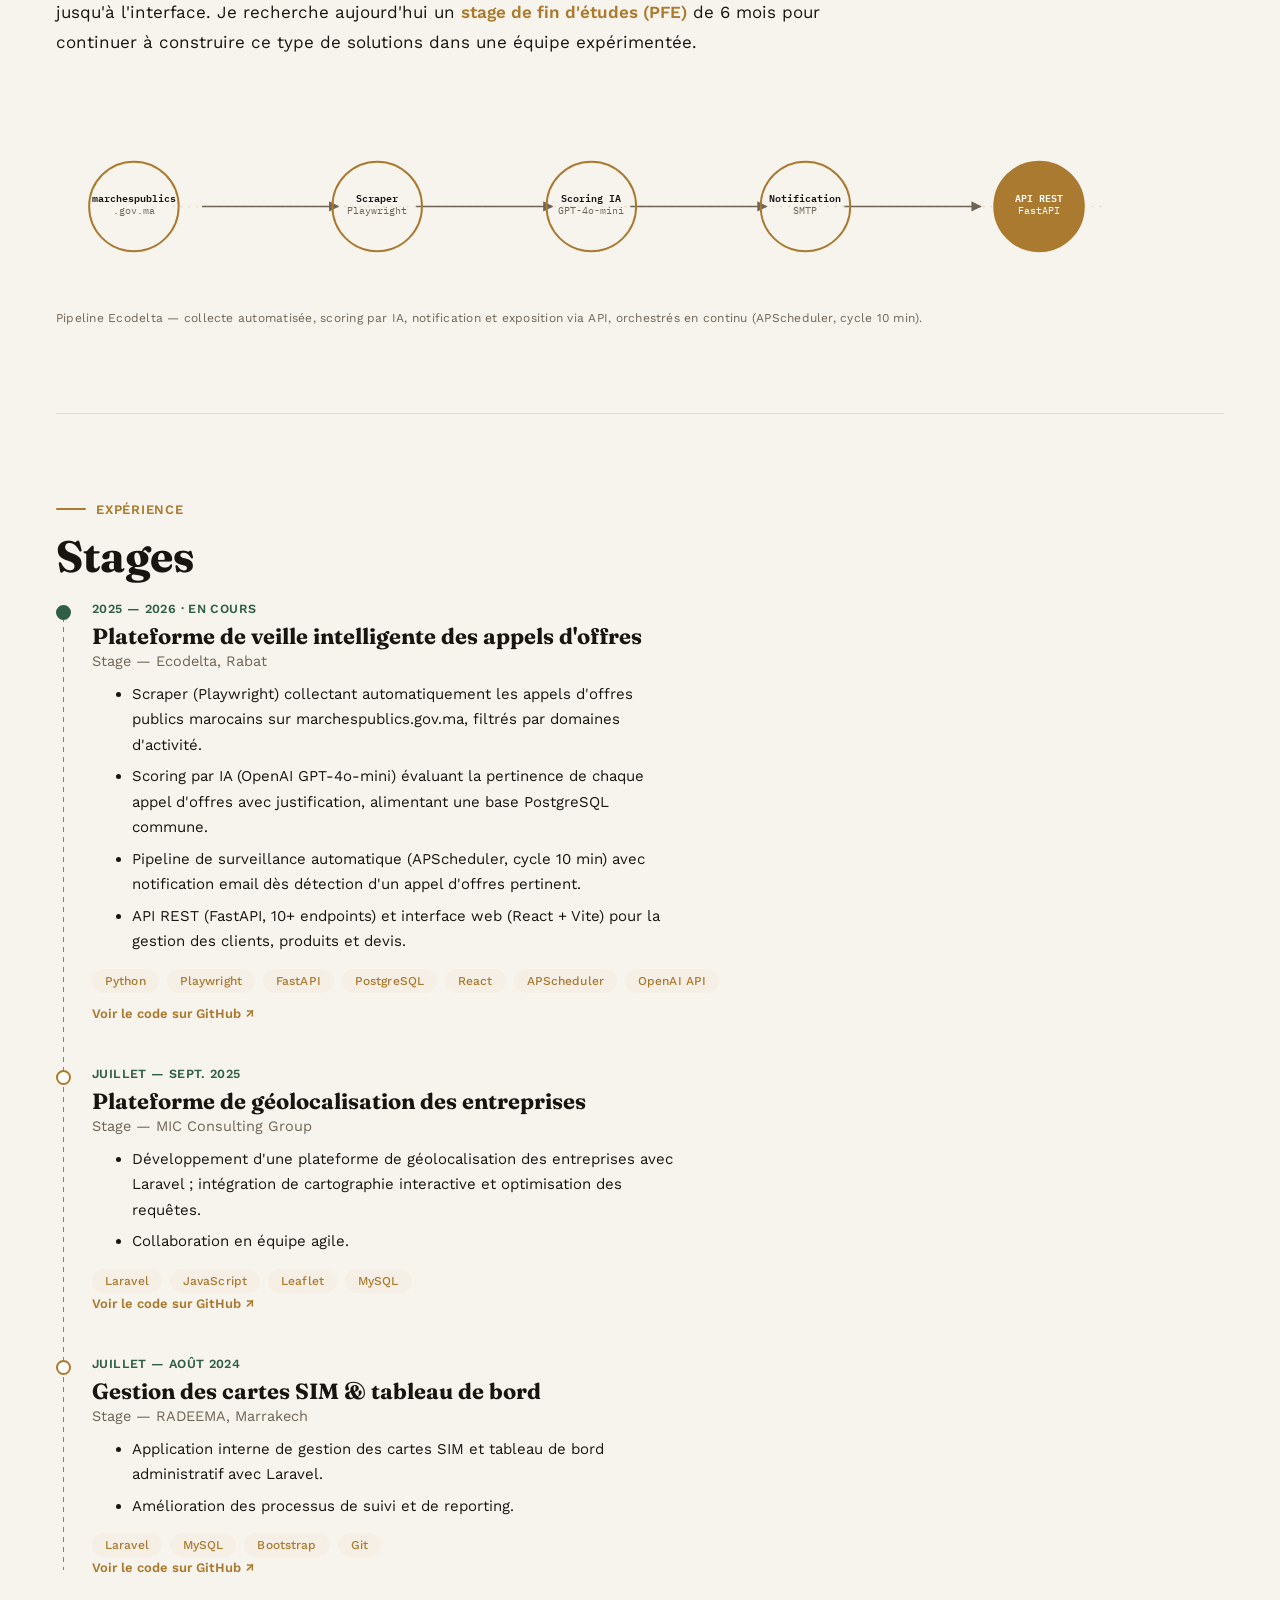
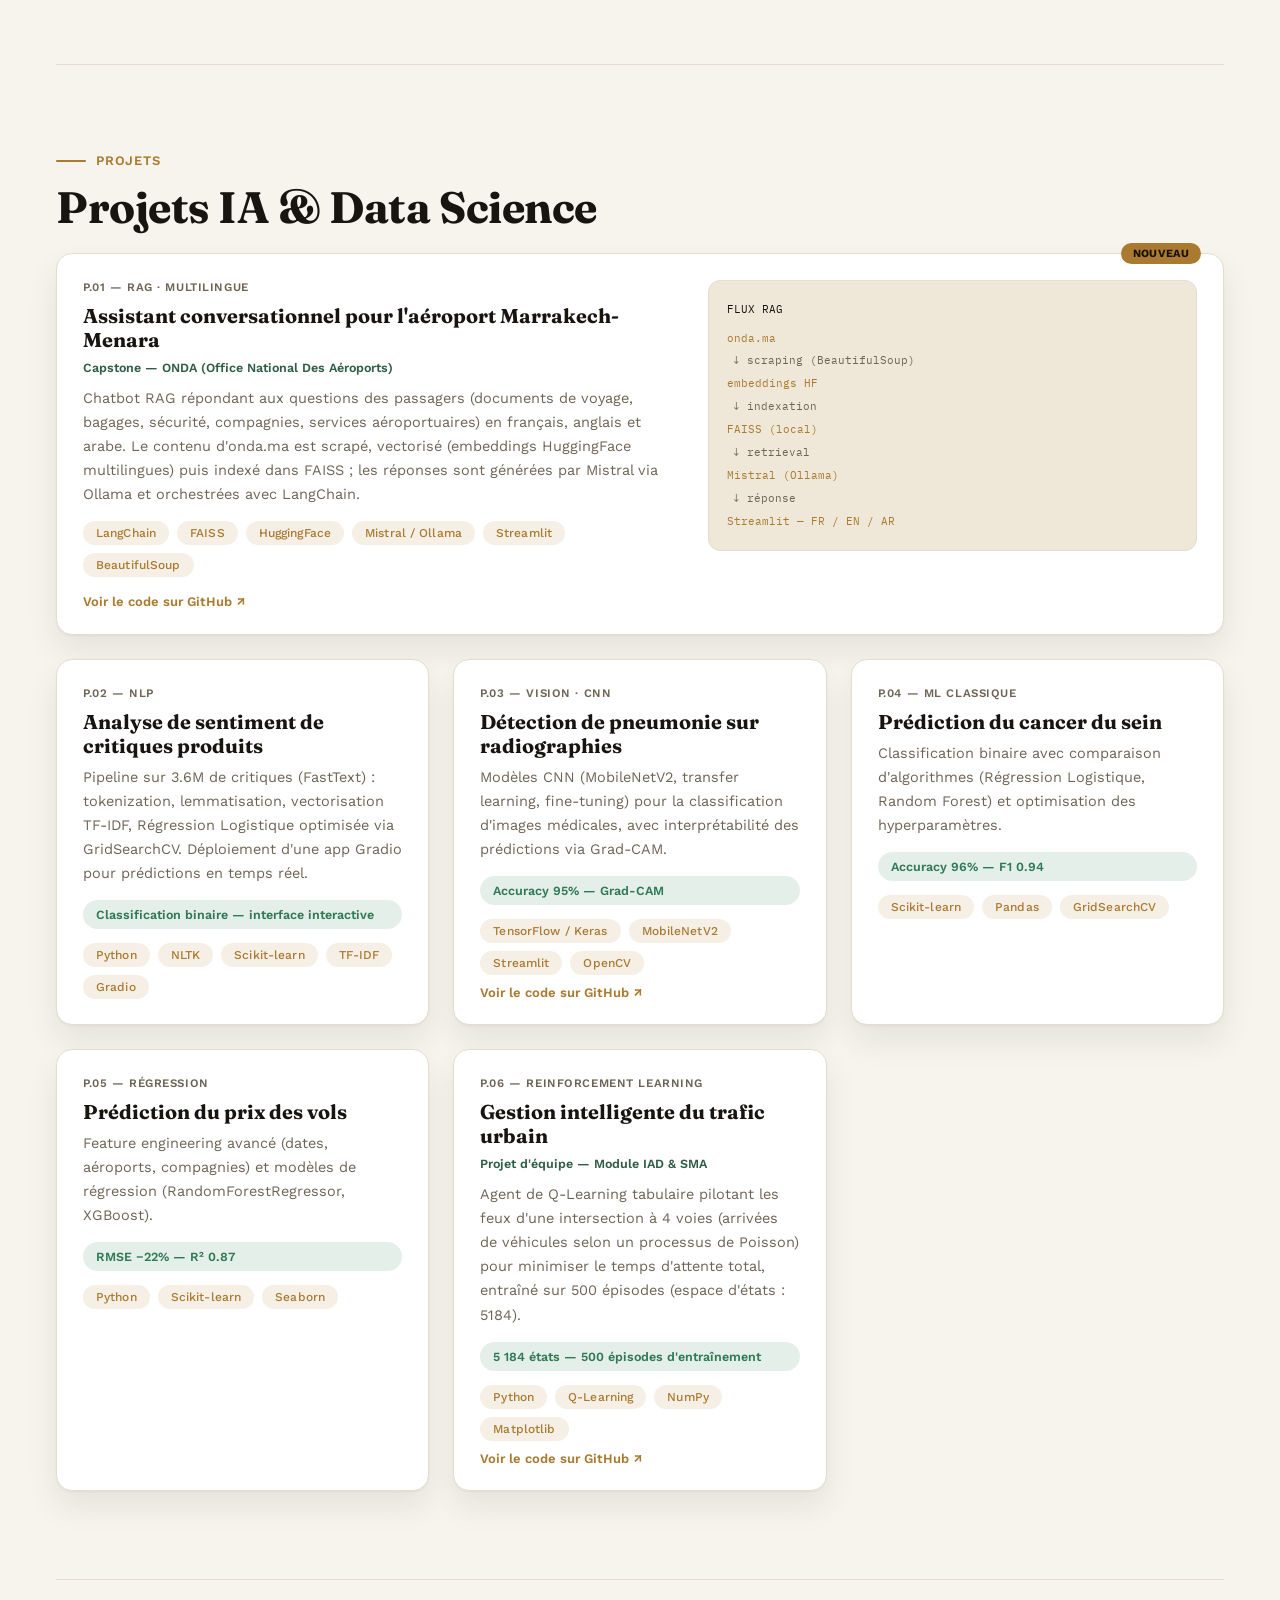
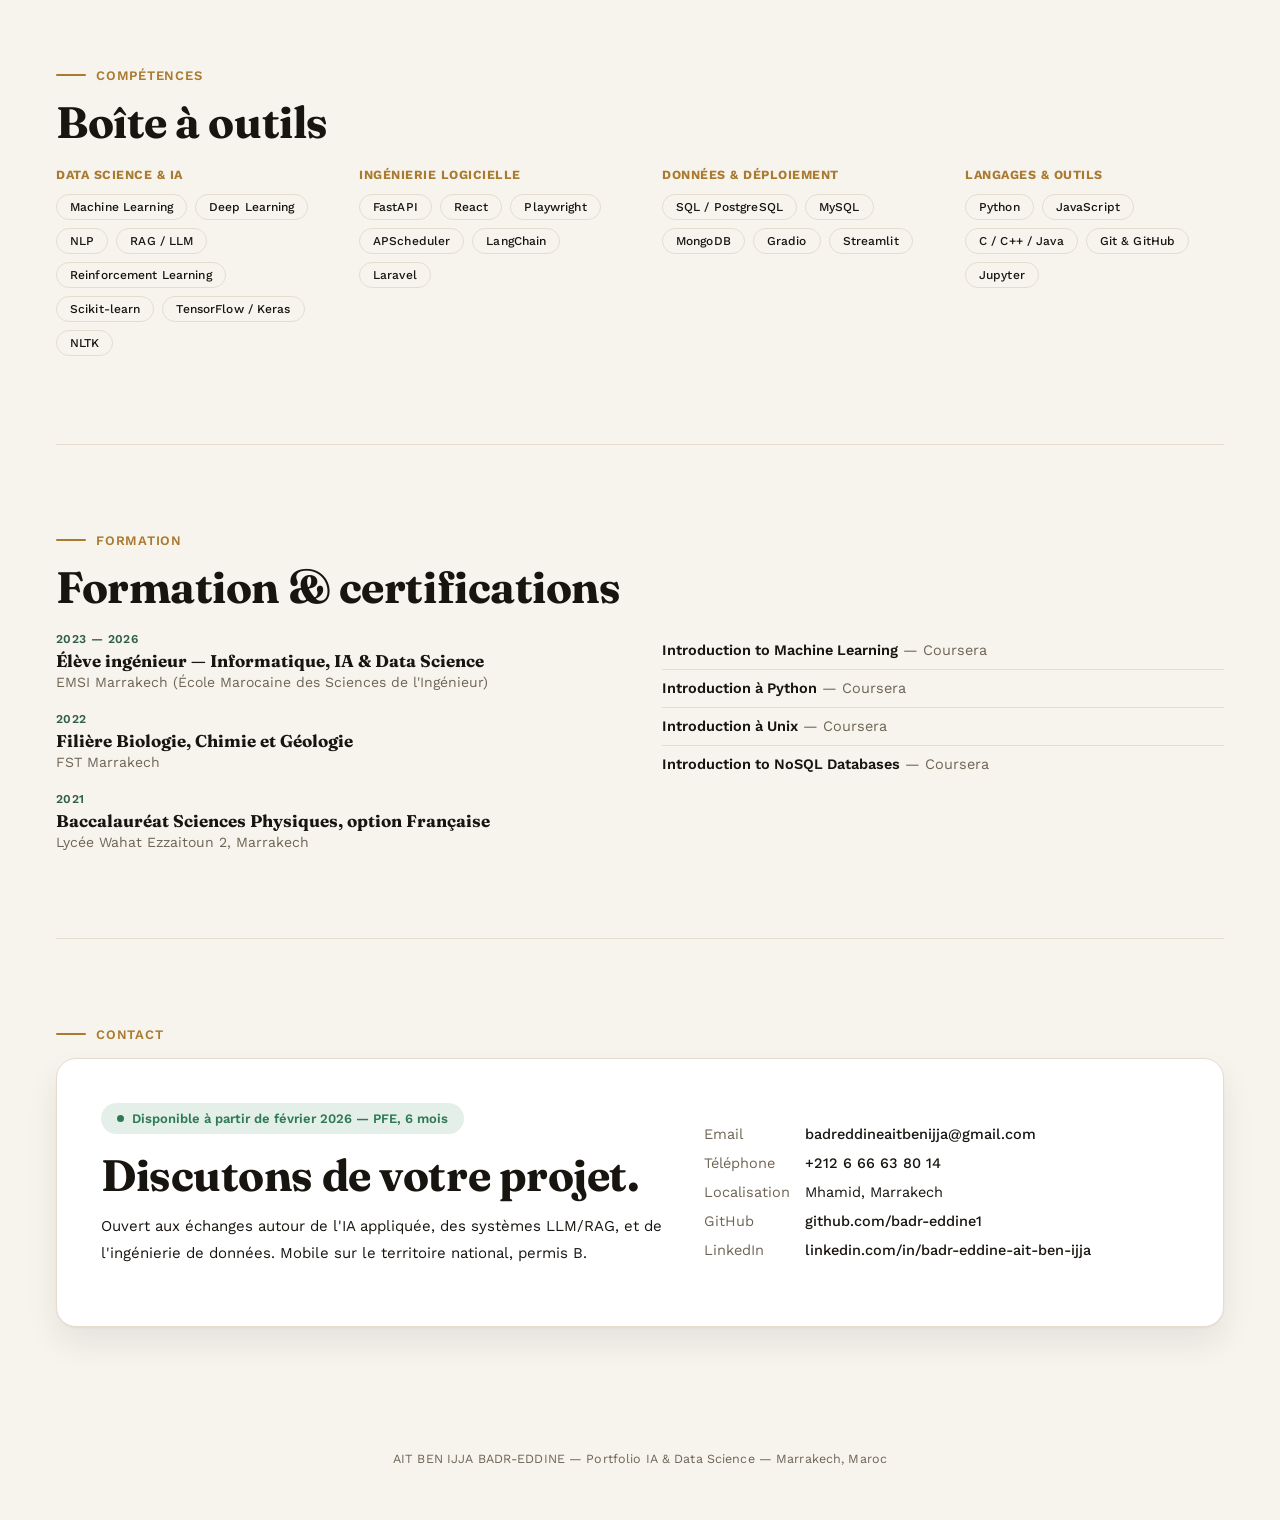
==== commit 442e58f7: "++" ====
--- a/index.html
+++ b/index.html
@@ -238,8 +238,8 @@
           <span class="lang-en">AI &amp; Data Science Engineer — 5th-year student</span>
         </div>
         <h1 class="hero-name display">Badr-Eddine<br><em>Ait Ben Ijja</em></h1>
-        <p class="hero-desc lang-fr">Je conçois des systèmes qui transforment des données brutes en décisions&nbsp;: pipelines de scraping, scoring par IA, chatbots RAG, modèles de classification et de prédiction — du prototype jusqu'au déploiement.</p>
-        <p class="hero-desc lang-en">I build systems that turn raw data into decisions: scraping pipelines, AI scoring, RAG chatbots, classification and prediction models — from prototype to deployment.</p>
+        <p class="hero-desc lang-fr">J'aime concevoir des systèmes d'IA qui tournent vraiment en production — pas seulement des modèles entraînés dans un notebook, mais des produits complets&nbsp;: pipelines de scraping automatisés, scoring par IA, chatbots RAG multilingues, modèles de classification et de prédiction, du prototype jusqu'au déploiement. Actuellement en 5ème année à l'EMSI Marrakech, je recherche un stage de fin d'études (PFE) de 6 mois pour continuer à construire ce type de solutions au sein d'une équipe expérimentée.</p>
+        <p class="hero-desc lang-en">I love designing AI systems that actually run in production — not just models trained in a notebook, but complete products: automated scraping pipelines, AI scoring, multilingual RAG chatbots, classification and prediction models, from prototype to deployment. Now in my 5th year at EMSI Marrakech, I'm looking for a 6-month final-year internship (PFE) to keep building this kind of solution within an experienced team.</p>
         <div class="hero-meta">
           <span class="lang-fr">📍 <b>Mhamid, Marrakech</b> — mobilité nationale</span>
           <span class="lang-en">📍 <b>Mhamid, Marrakech</b> — nationwide mobility</span>
@@ -684,4 +684,4 @@
 })();
 </script>
 </body>
-</html>
+</html>
--- a/style.css
+++ b/style.css
@@ -1,4 +1,4 @@
-  :root{
+:root{
     --bg:#f7f4ee;
     --surface:#ffffff;
     --surface-2:#efe8d9;
@@ -55,7 +55,7 @@
   ::selection{ background:var(--accent); color:#171008; }
   :focus-visible{ outline:2px solid var(--accent); outline-offset:3px; }
 
-  .wrap{ max-width:1360px; margin:0 auto; padding:0 56px; position:relative; z-index:1; }
+  .wrap{ max-width:1560px; margin:0 auto; padding:0 56px; position:relative; z-index:1; }
   @media (max-width:900px){ .wrap{ padding:0 28px; } }
 
   /* NAV */
@@ -66,7 +66,7 @@
     border-bottom:1px solid var(--line);
   }
   .navrow{
-    max-width:1360px; margin:0 auto; padding:16px 56px;
+    max-width:1560px; margin:0 auto; padding:16px 56px;
     display:flex; align-items:center; justify-content:space-between; gap:16px;
   }
   @media (max-width:900px){ .navrow{ padding:14px 28px; } }
@@ -104,6 +104,7 @@
     background-color:#0d0b08;
     overflow:hidden;
   }
+  .hero-cover > .wrap{ width:100%; }
   .hero-bg{ position:absolute; inset:0; z-index:0; pointer-events:none; }
   .hero-bg svg{ width:100%; height:100%; display:block; }
   .hero-cover::after{
@@ -113,7 +114,7 @@
   }
   .hero-cover-content{ position:relative; z-index:2; padding:80px 0 56px; color:#f7f1e2; }
   .hero-photo{
-    width:132px; height:132px; border-radius:50%; overflow:hidden;
+    width:168px; height:168px; border-radius:50%; overflow:hidden;
     border:3px solid #e0b84a; box-shadow:0 0 0 6px rgba(224,184,74,0.14), 0 16px 32px rgba(0,0,0,0.5);
     margin-bottom:26px;
   }
@@ -129,7 +130,7 @@
     font-size:clamp(46px,7.2vw,96px); line-height:0.98; margin:0 0 18px; color:#faf5e8;
   }
   h1.hero-name em{ font-style:italic; font-weight:500; color:#e0b84a; }
-  .hero-desc{ font-size:17px; color:#e7ddc7; max-width:56ch; line-height:1.65; margin:0 0 30px; }
+  .hero-desc{ font-size:17px; color:#e7ddc7; max-width:78ch; line-height:1.65; margin:0 0 30px; }
   .hero-meta{ display:flex; flex-wrap:wrap; gap:10px 24px; font-family:'Work Sans', sans-serif; font-size:13.5px; color:#cfc3a8; margin-bottom:32px; }
   .hero-meta b{ color:#f7f1e2; font-weight:600; }
   .cta-row{ display:flex; gap:14px; flex-wrap:wrap; }
@@ -277,4 +278,4 @@
   html:not([data-lang="en"]) .lang-en{ display:none !important; }
   html[data-lang="en"] .lang-fr{ display:none !important; }
 
-  @media (prefers-reduced-motion: reduce){ html{ scroll-behavior:auto; } }
+  @media (prefers-reduced-motion: reduce){ html{ scroll-behavior:auto; } }
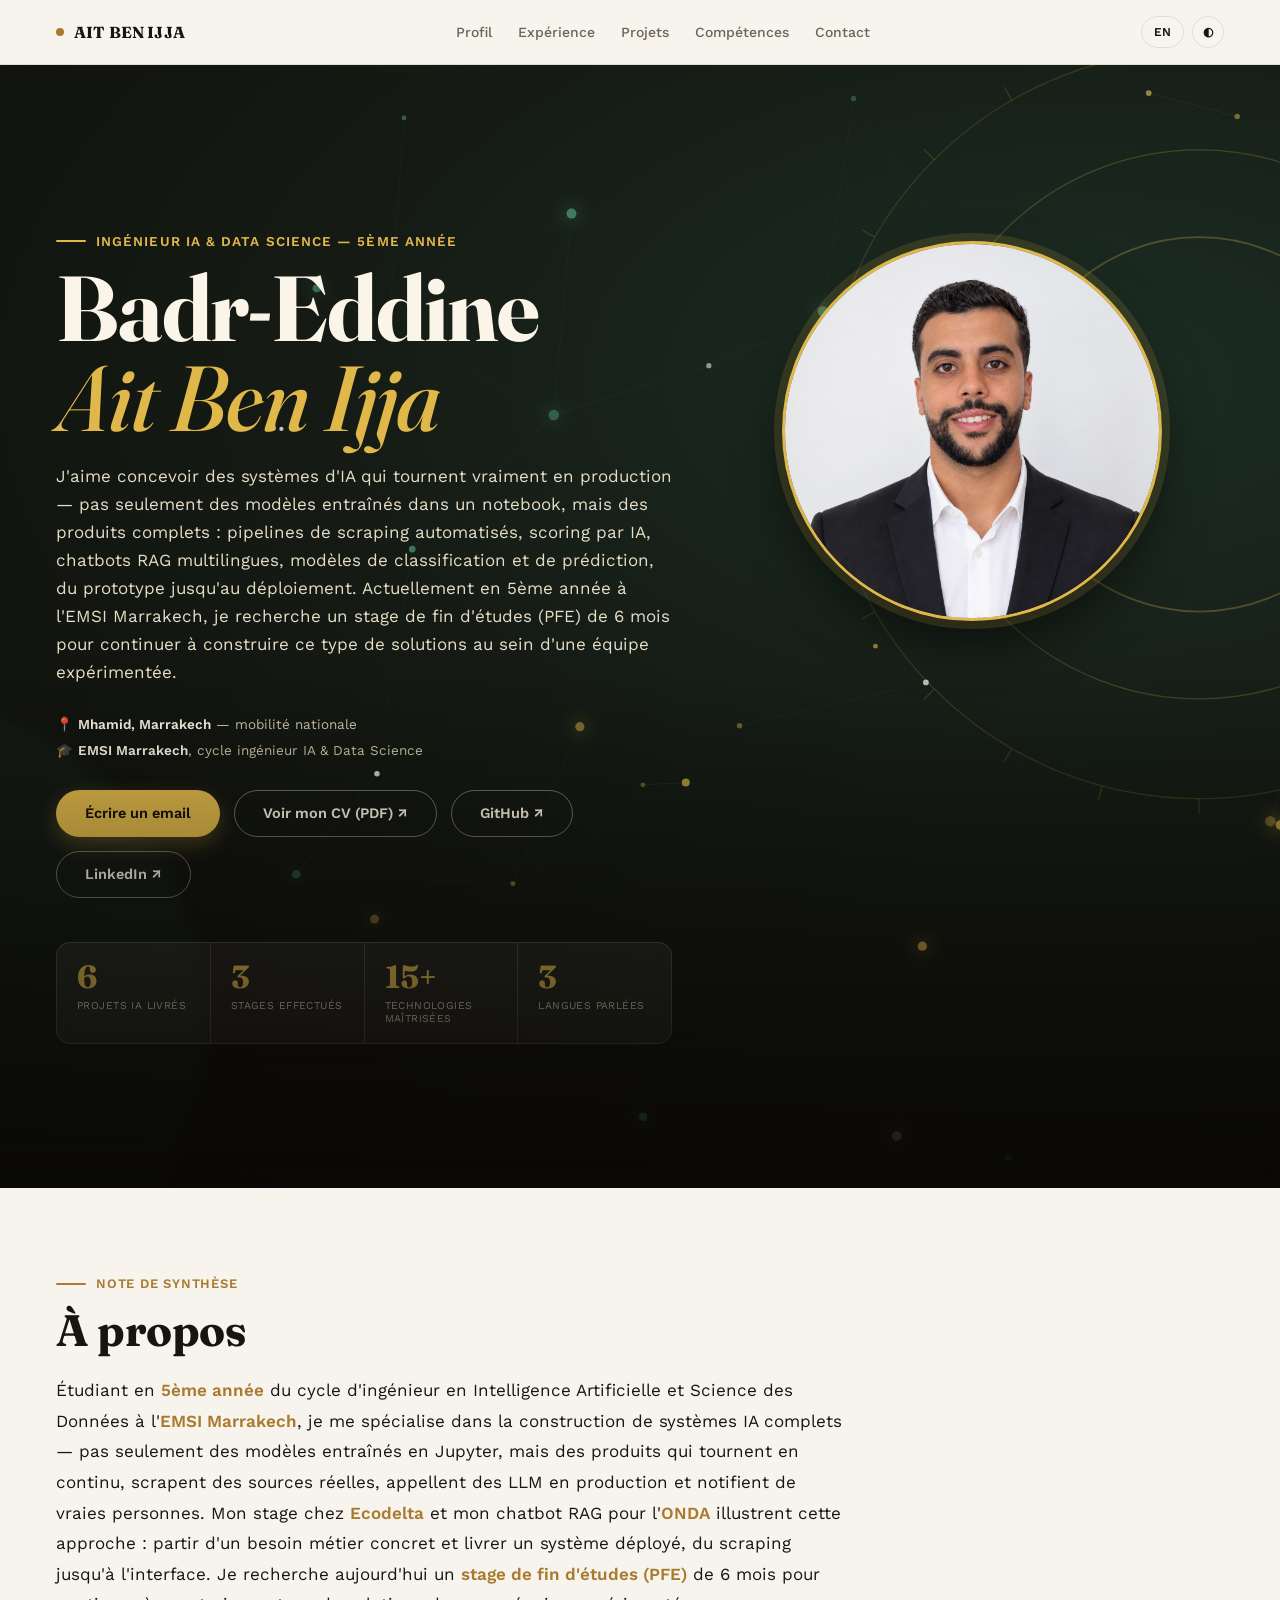
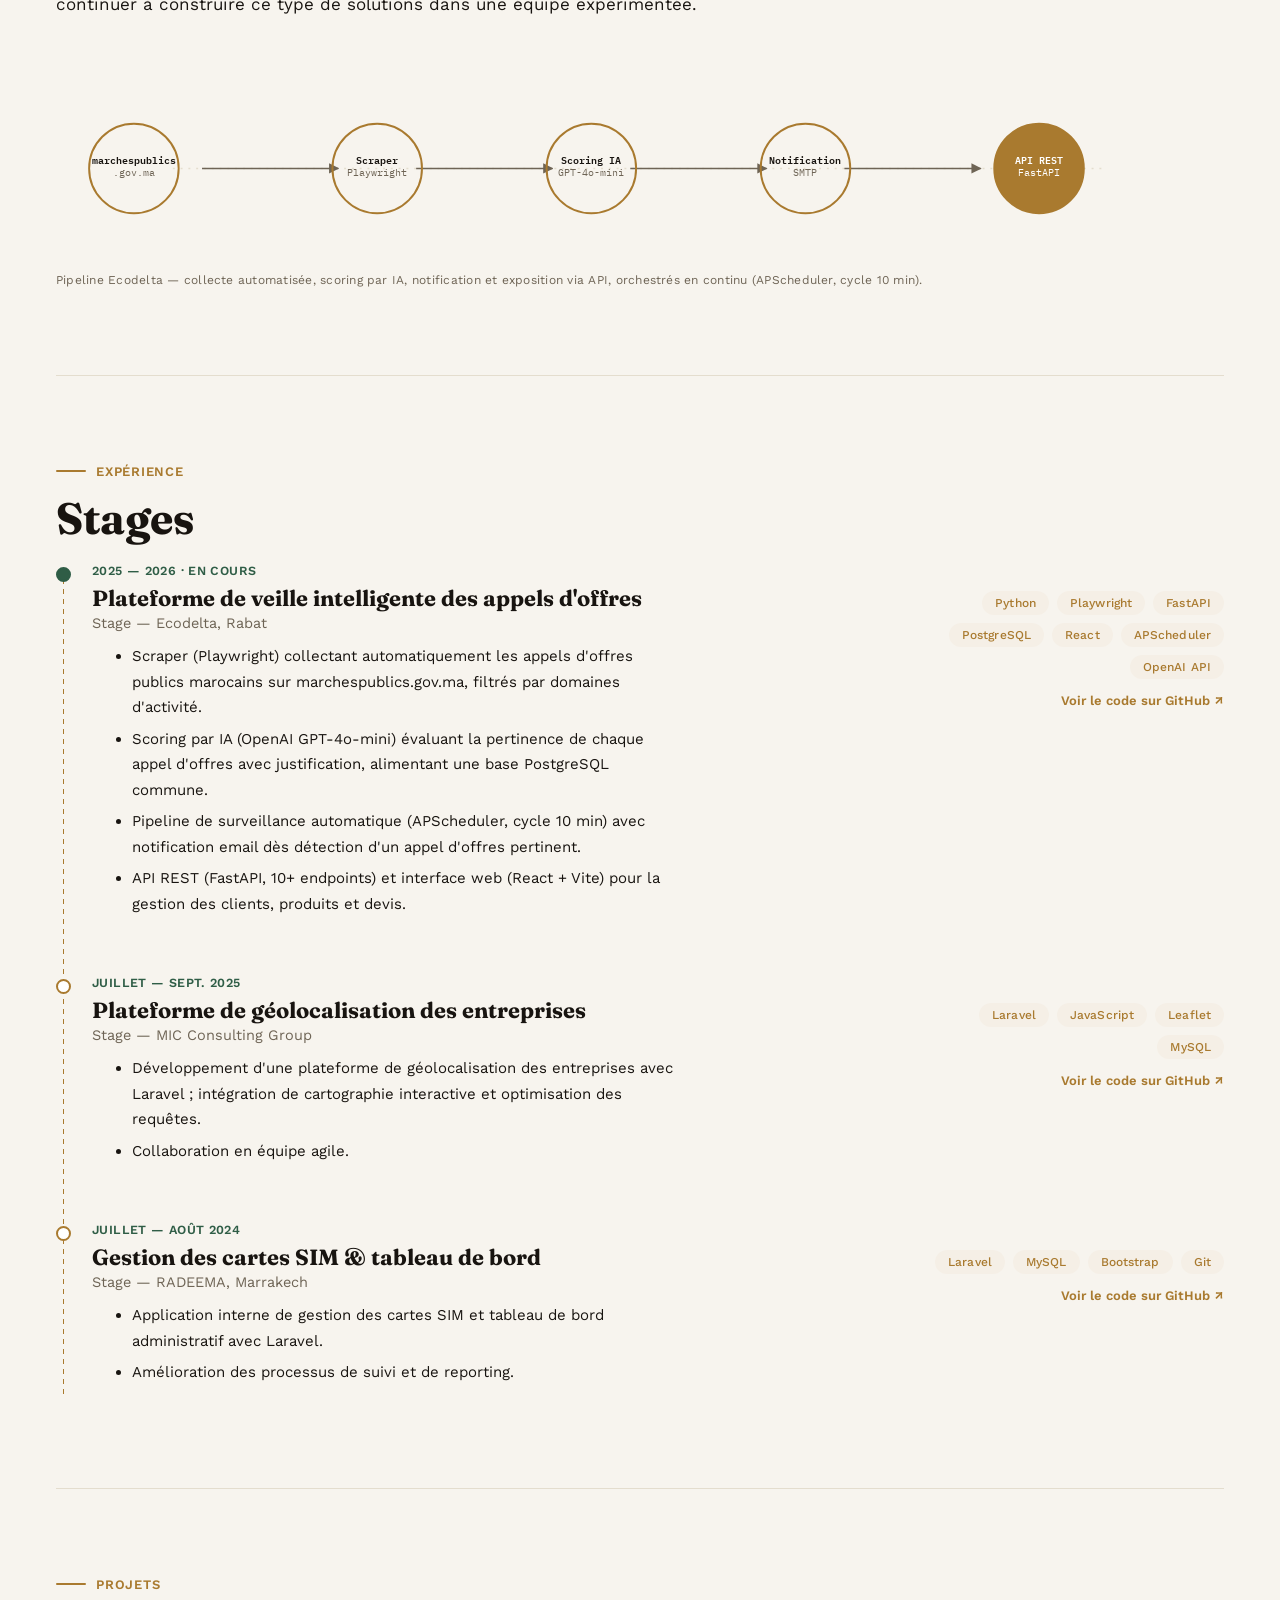
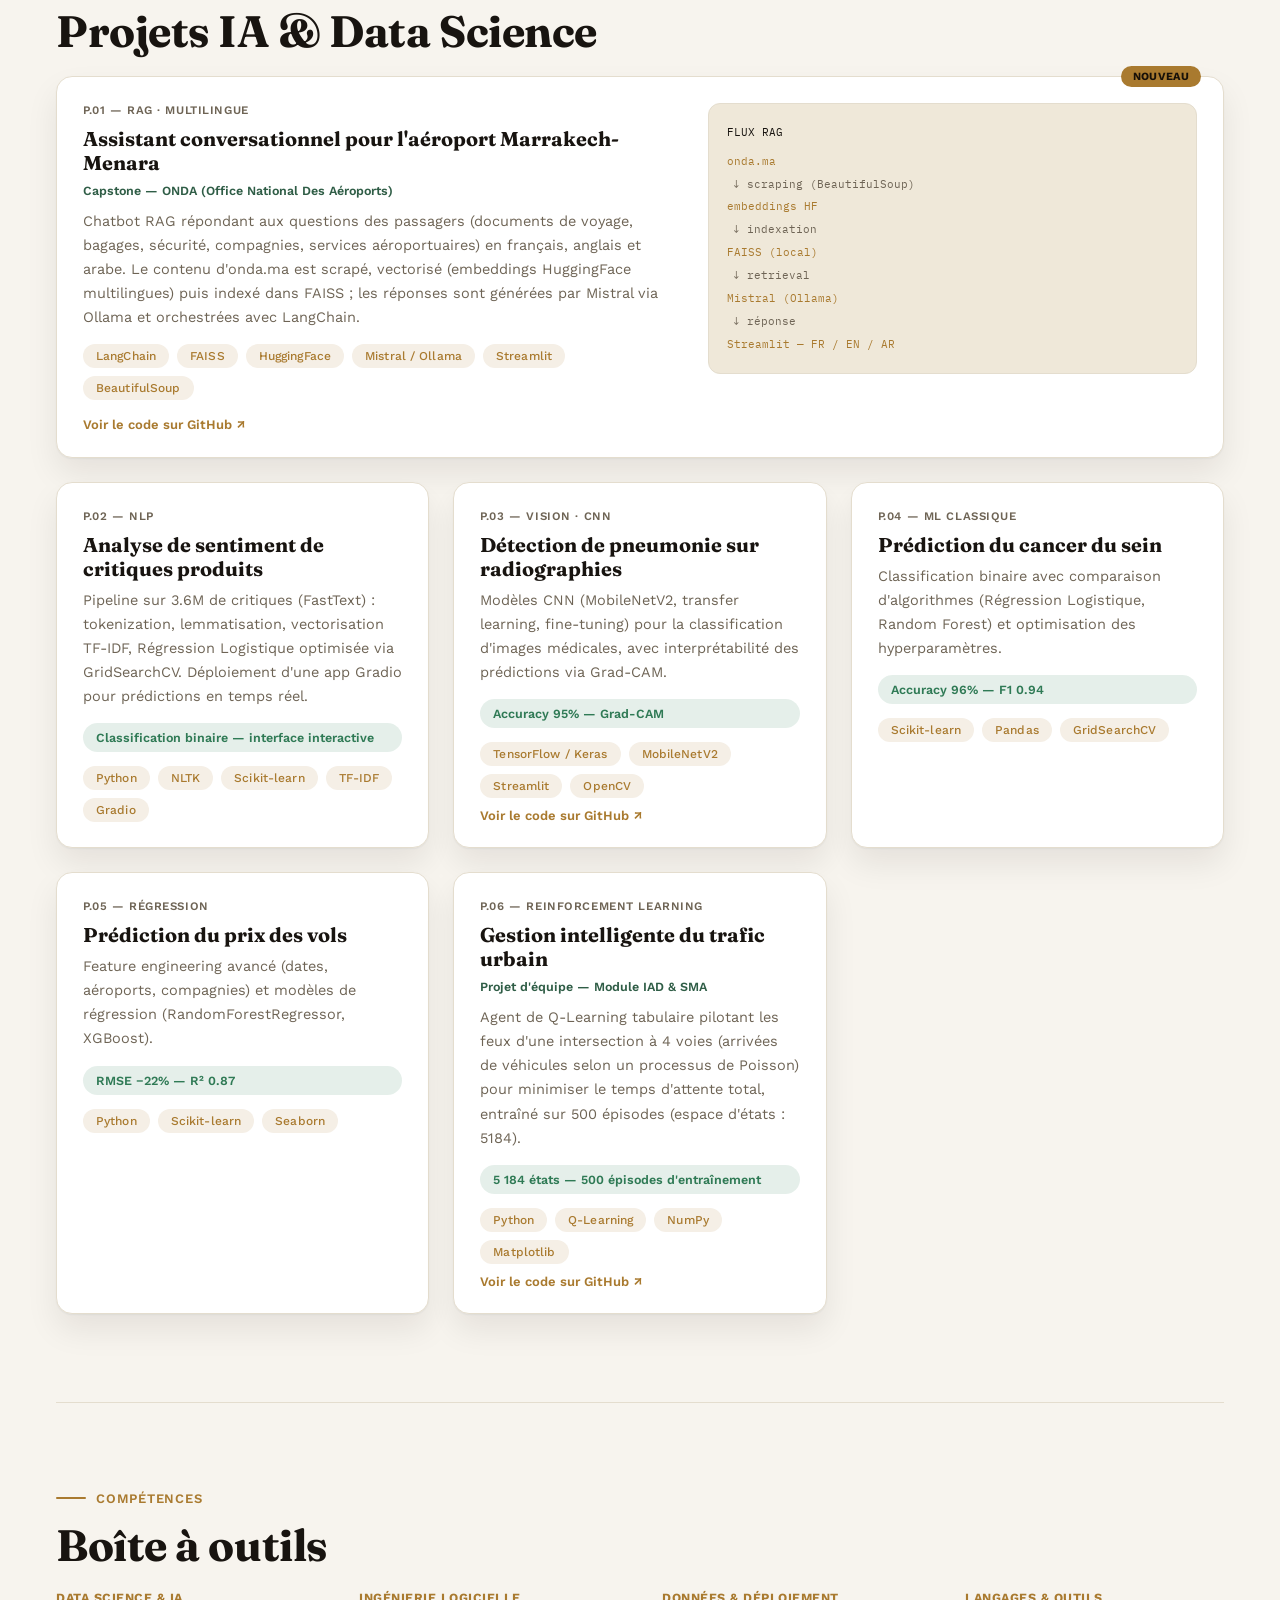
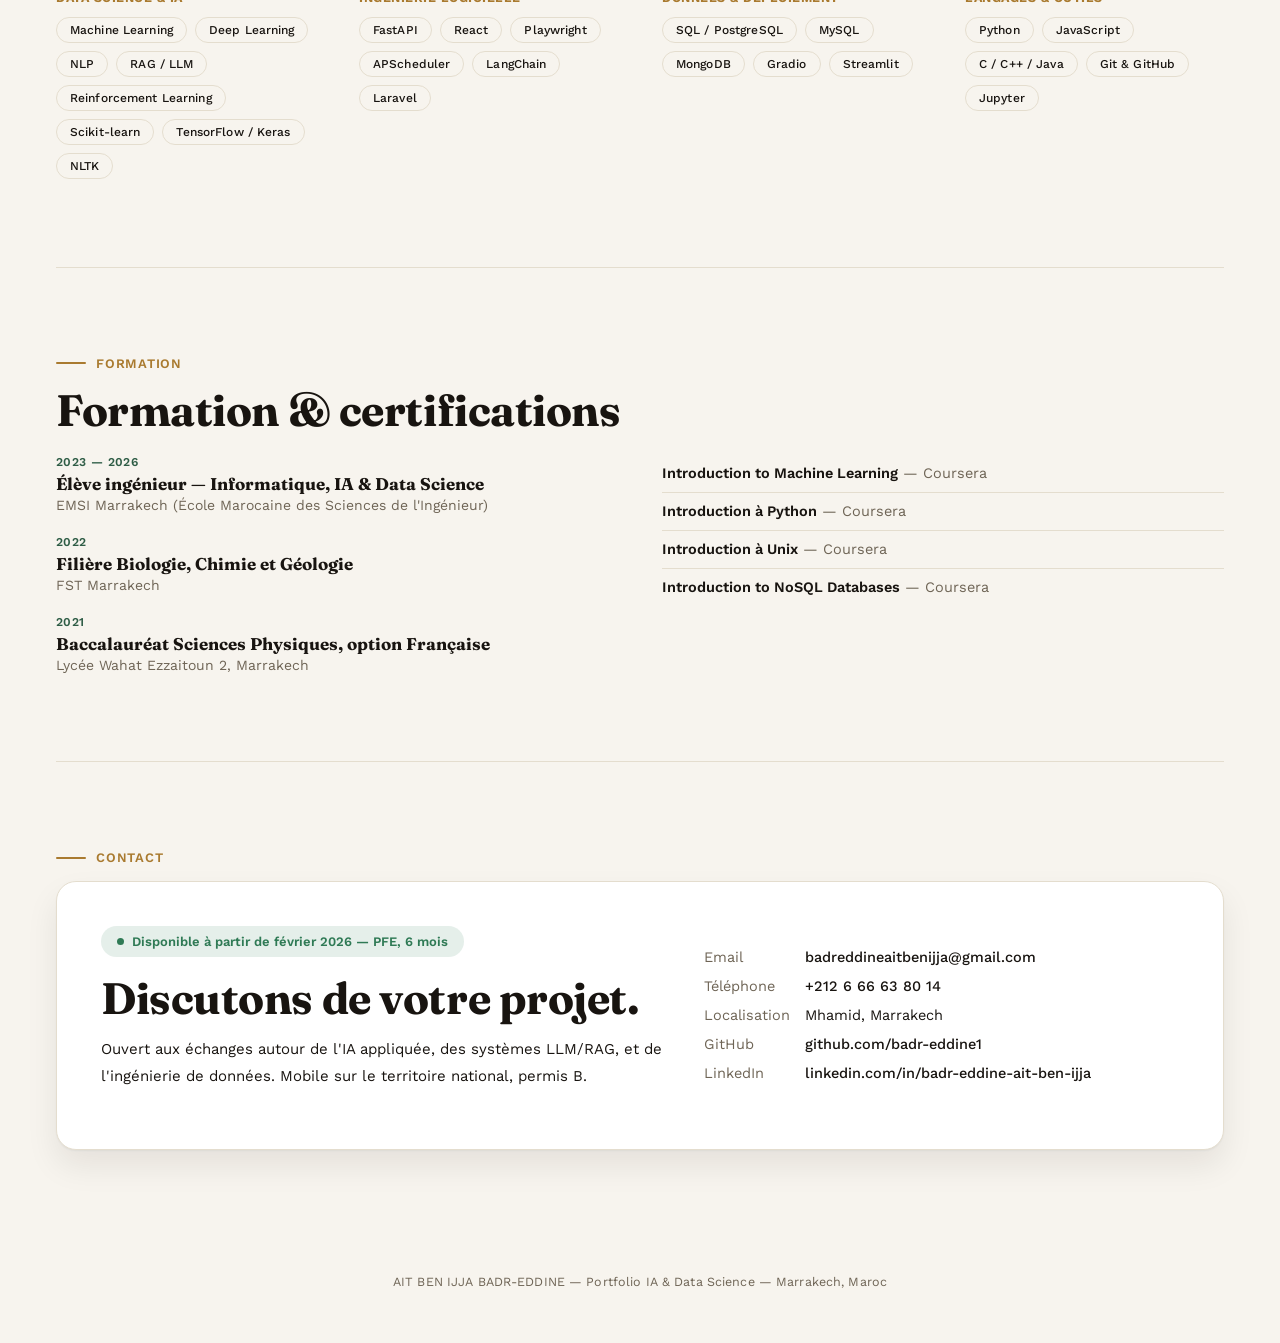
==== commit eb534dd9: "++" ====
--- a/index.html
+++ b/index.html
@@ -232,49 +232,53 @@
     </div>
     <div class="wrap">
       <div class="hero-cover-content">
-        <div class="hero-photo"><img src="photo.png" alt="Badr-Eddine Ait Ben Ijja"></div>
-        <div class="hero-eyebrow">
-          <span class="lang-fr">Ingénieur IA &amp; Data Science — 5ème année</span>
-          <span class="lang-en">AI &amp; Data Science Engineer — 5th-year student</span>
-        </div>
-        <h1 class="hero-name display">Badr-Eddine<br><em>Ait Ben Ijja</em></h1>
-        <p class="hero-desc lang-fr">J'aime concevoir des systèmes d'IA qui tournent vraiment en production — pas seulement des modèles entraînés dans un notebook, mais des produits complets&nbsp;: pipelines de scraping automatisés, scoring par IA, chatbots RAG multilingues, modèles de classification et de prédiction, du prototype jusqu'au déploiement. Actuellement en 5ème année à l'EMSI Marrakech, je recherche un stage de fin d'études (PFE) de 6 mois pour continuer à construire ce type de solutions au sein d'une équipe expérimentée.</p>
-        <p class="hero-desc lang-en">I love designing AI systems that actually run in production — not just models trained in a notebook, but complete products: automated scraping pipelines, AI scoring, multilingual RAG chatbots, classification and prediction models, from prototype to deployment. Now in my 5th year at EMSI Marrakech, I'm looking for a 6-month final-year internship (PFE) to keep building this kind of solution within an experienced team.</p>
-        <div class="hero-meta">
-          <span class="lang-fr">📍 <b>Mhamid, Marrakech</b> — mobilité nationale</span>
-          <span class="lang-en">📍 <b>Mhamid, Marrakech</b> — nationwide mobility</span>
-          <span class="lang-fr">🎓 <b>EMSI Marrakech</b>, cycle ingénieur IA &amp; Data Science</span>
-          <span class="lang-en">🎓 <b>EMSI Marrakech</b>, Engineering program — AI &amp; Data Science</span>
-        </div>
-        <div class="cta-row">
-          <a class="btn btn-primary lang-fr" href="mailto:badreddineaitbenijja@gmail.com">Écrire un email</a>
-          <a class="btn btn-primary lang-en" href="mailto:badreddineaitbenijja@gmail.com">Send an email</a>
-          <a class="btn btn-ghost lang-fr" href="cv.pdf" target="_blank" rel="noopener">Voir mon CV (PDF) ↗</a>
-          <a class="btn btn-ghost lang-en" href="cv.pdf" target="_blank" rel="noopener">View my CV (PDF) ↗</a>
-          <a class="btn btn-ghost" href="https://github.com/badr-eddine1" target="_blank" rel="noopener">GitHub ↗</a>
-          <a class="btn btn-ghost" href="https://www.linkedin.com/in/badr-eddine-ait-ben-ijja-6a321a283/" target="_blank" rel="noopener">LinkedIn ↗</a>
-        </div>
-        <div class="stats-row">
-          <div class="stat">
-            <div class="stat-num">6</div>
-            <div class="stat-label lang-fr">Projets IA livrés</div>
-            <div class="stat-label lang-en">AI projects shipped</div>
-          </div>
-          <div class="stat">
-            <div class="stat-num">3</div>
-            <div class="stat-label lang-fr">Stages effectués</div>
-            <div class="stat-label lang-en">Internships completed</div>
-          </div>
-          <div class="stat">
-            <div class="stat-num">15+</div>
-            <div class="stat-label lang-fr">Technologies maîtrisées</div>
-            <div class="stat-label lang-en">Technologies used</div>
-          </div>
-          <div class="stat">
-            <div class="stat-num">3</div>
-            <div class="stat-label lang-fr">Langues parlées</div>
-            <div class="stat-label lang-en">Languages spoken</div>
-          </div>
+        <div class="hero-text">
+          <div class="hero-eyebrow">
+            <span class="lang-fr">Ingénieur IA &amp; Data Science — 5ème année</span>
+            <span class="lang-en">AI &amp; Data Science Engineer — 5th-year student</span>
+          </div>
+          <h1 class="hero-name display">Badr-Eddine<br><em>Ait Ben Ijja</em></h1>
+          <p class="hero-desc lang-fr">J'aime concevoir des systèmes d'IA qui tournent vraiment en production — pas seulement des modèles entraînés dans un notebook, mais des produits complets&nbsp;: pipelines de scraping automatisés, scoring par IA, chatbots RAG multilingues, modèles de classification et de prédiction, du prototype jusqu'au déploiement. Actuellement en 5ème année à l'EMSI Marrakech, je recherche un stage de fin d'études (PFE) de 6 mois pour continuer à construire ce type de solutions au sein d'une équipe expérimentée.</p>
+          <p class="hero-desc lang-en">I love designing AI systems that actually run in production — not just models trained in a notebook, but complete products: automated scraping pipelines, AI scoring, multilingual RAG chatbots, classification and prediction models, from prototype to deployment. Now in my 5th year at EMSI Marrakech, I'm looking for a 6-month final-year internship (PFE) to keep building this kind of solution within an experienced team.</p>
+          <div class="hero-meta">
+            <span class="lang-fr">📍 <b>Mhamid, Marrakech</b> — mobilité nationale</span>
+            <span class="lang-en">📍 <b>Mhamid, Marrakech</b> — nationwide mobility</span>
+            <span class="lang-fr">🎓 <b>EMSI Marrakech</b>, cycle ingénieur IA &amp; Data Science</span>
+            <span class="lang-en">🎓 <b>EMSI Marrakech</b>, Engineering program — AI &amp; Data Science</span>
+          </div>
+          <div class="cta-row">
+            <a class="btn btn-primary lang-fr" href="mailto:badreddineaitbenijja@gmail.com">Écrire un email</a>
+            <a class="btn btn-primary lang-en" href="mailto:badreddineaitbenijja@gmail.com">Send an email</a>
+            <a class="btn btn-ghost lang-fr" href="cv.pdf" target="_blank" rel="noopener">Voir mon CV (PDF) ↗</a>
+            <a class="btn btn-ghost lang-en" href="cv.pdf" target="_blank" rel="noopener">View my CV (PDF) ↗</a>
+            <a class="btn btn-ghost" href="https://github.com/badr-eddine1" target="_blank" rel="noopener">GitHub ↗</a>
+            <a class="btn btn-ghost" href="https://www.linkedin.com/in/badr-eddine-ait-ben-ijja-6a321a283/" target="_blank" rel="noopener">LinkedIn ↗</a>
+          </div>
+          <div class="stats-row">
+            <div class="stat">
+              <div class="stat-num">6</div>
+              <div class="stat-label lang-fr">Projets IA livrés</div>
+              <div class="stat-label lang-en">AI projects shipped</div>
+            </div>
+            <div class="stat">
+              <div class="stat-num">3</div>
+              <div class="stat-label lang-fr">Stages effectués</div>
+              <div class="stat-label lang-en">Internships completed</div>
+            </div>
+            <div class="stat">
+              <div class="stat-num">15+</div>
+              <div class="stat-label lang-fr">Technologies maîtrisées</div>
+              <div class="stat-label lang-en">Technologies used</div>
+            </div>
+            <div class="stat">
+              <div class="stat-num">3</div>
+              <div class="stat-label lang-fr">Langues parlées</div>
+              <div class="stat-label lang-en">Languages spoken</div>
+            </div>
+          </div>
+        </div>
+        <div class="hero-photo-col">
+          <div class="hero-photo"><img src="photo.png" alt="Badr-Eddine Ait Ben Ijja"></div>
         </div>
       </div>
     </div>
@@ -349,72 +353,84 @@
 
       <div class="tl-item current">
         <div class="tl-dot"></div>
-        <div class="tl-date"><span class="lang-fr">2025 — 2026 · EN COURS</span><span class="lang-en">2025 — 2026 · ONGOING</span></div>
-        <div class="tl-title lang-fr">Plateforme de veille intelligente des appels d'offres</div>
-        <div class="tl-title lang-en">Intelligent public tender monitoring platform</div>
-        <div class="tl-org lang-fr">Stage — Ecodelta, Rabat</div>
-        <div class="tl-org lang-en">Internship — Ecodelta, Rabat</div>
-        <ul class="tl-desc lang-fr">
-          <li>Scraper (Playwright) collectant automatiquement les appels d'offres publics marocains sur marchespublics.gov.ma, filtrés par domaines d'activité.</li>
-          <li>Scoring par IA (OpenAI GPT-4o-mini) évaluant la pertinence de chaque appel d'offres avec justification, alimentant une base PostgreSQL commune.</li>
-          <li>Pipeline de surveillance automatique (APScheduler, cycle 10 min) avec notification email dès détection d'un appel d'offres pertinent.</li>
-          <li>API REST (FastAPI, 10+ endpoints) et interface web (React + Vite) pour la gestion des clients, produits et devis.</li>
-        </ul>
-        <ul class="tl-desc lang-en">
-          <li>Scraper (Playwright) automatically collecting Moroccan public tenders from marchespublics.gov.ma, filtered by relevant business domains.</li>
-          <li>AI scoring (OpenAI GPT-4o-mini) rating the relevance of each tender with a justification, feeding a shared PostgreSQL database.</li>
-          <li>Automated monitoring pipeline (APScheduler, 10-min cycle) with email notification as soon as a relevant tender is detected.</li>
-          <li>REST API (FastAPI, 10+ endpoints) and web interface (React + Vite) for managing clients, products, and quotes.</li>
-        </ul>
-        <div class="tag-row" style="margin-bottom:10px;">
-          <span class="tag">Python</span><span class="tag">Playwright</span><span class="tag">FastAPI</span><span class="tag">PostgreSQL</span><span class="tag">React</span><span class="tag">APScheduler</span><span class="tag">OpenAI API</span>
-        </div>
-        <a class="proj-link lang-fr" href="https://github.com/badr-eddine1/pojetEcoDelta" target="_blank" rel="noopener">Voir le code sur GitHub ↗</a>
-        <a class="proj-link lang-en" href="https://github.com/badr-eddine1/pojetEcoDelta" target="_blank" rel="noopener">View code on GitHub ↗</a>
+        <div class="tl-main">
+          <div class="tl-date"><span class="lang-fr">2025 — 2026 · EN COURS</span><span class="lang-en">2025 — 2026 · ONGOING</span></div>
+          <div class="tl-title lang-fr">Plateforme de veille intelligente des appels d'offres</div>
+          <div class="tl-title lang-en">Intelligent public tender monitoring platform</div>
+          <div class="tl-org lang-fr">Stage — Ecodelta, Rabat</div>
+          <div class="tl-org lang-en">Internship — Ecodelta, Rabat</div>
+          <ul class="tl-desc lang-fr">
+            <li>Scraper (Playwright) collectant automatiquement les appels d'offres publics marocains sur marchespublics.gov.ma, filtrés par domaines d'activité.</li>
+            <li>Scoring par IA (OpenAI GPT-4o-mini) évaluant la pertinence de chaque appel d'offres avec justification, alimentant une base PostgreSQL commune.</li>
+            <li>Pipeline de surveillance automatique (APScheduler, cycle 10 min) avec notification email dès détection d'un appel d'offres pertinent.</li>
+            <li>API REST (FastAPI, 10+ endpoints) et interface web (React + Vite) pour la gestion des clients, produits et devis.</li>
+          </ul>
+          <ul class="tl-desc lang-en">
+            <li>Scraper (Playwright) automatically collecting Moroccan public tenders from marchespublics.gov.ma, filtered by relevant business domains.</li>
+            <li>AI scoring (OpenAI GPT-4o-mini) rating the relevance of each tender with a justification, feeding a shared PostgreSQL database.</li>
+            <li>Automated monitoring pipeline (APScheduler, 10-min cycle) with email notification as soon as a relevant tender is detected.</li>
+            <li>REST API (FastAPI, 10+ endpoints) and web interface (React + Vite) for managing clients, products, and quotes.</li>
+          </ul>
+        </div>
+        <div class="tl-side">
+          <div class="tag-row">
+            <span class="tag">Python</span><span class="tag">Playwright</span><span class="tag">FastAPI</span><span class="tag">PostgreSQL</span><span class="tag">React</span><span class="tag">APScheduler</span><span class="tag">OpenAI API</span>
+          </div>
+          <a class="proj-link lang-fr" href="https://github.com/badr-eddine1/pojetEcoDelta" target="_blank" rel="noopener">Voir le code sur GitHub ↗</a>
+          <a class="proj-link lang-en" href="https://github.com/badr-eddine1/pojetEcoDelta" target="_blank" rel="noopener">View code on GitHub ↗</a>
+        </div>
       </div>
 
       <div class="tl-item">
         <div class="tl-dot"></div>
-        <div class="tl-date"><span class="lang-fr">Juillet — Sept. 2025</span><span class="lang-en">July — Sept. 2025</span></div>
-        <div class="tl-title lang-fr">Plateforme de géolocalisation des entreprises</div>
-        <div class="tl-title lang-en">Business geolocation platform</div>
-        <div class="tl-org lang-fr">Stage — MIC Consulting Group</div>
-        <div class="tl-org lang-en">Internship — MIC Consulting Group</div>
-        <ul class="tl-desc lang-fr">
-          <li>Développement d'une plateforme de géolocalisation des entreprises avec Laravel ; intégration de cartographie interactive et optimisation des requêtes.</li>
-          <li>Collaboration en équipe agile.</li>
-        </ul>
-        <ul class="tl-desc lang-en">
-          <li>Built a business geolocation platform with Laravel; integrated interactive mapping and optimized queries.</li>
-          <li>Worked within an agile team.</li>
-        </ul>
-        <div class="tag-row">
-          <span class="tag">Laravel</span><span class="tag">JavaScript</span><span class="tag">Leaflet</span><span class="tag">MySQL</span>
-        </div>
-        <a class="proj-link lang-fr" href="https://github.com/badr-eddine1/g-olocalisation-pour-la-gestion-des-entreprises-et-les-personnes-morales" target="_blank" rel="noopener">Voir le code sur GitHub ↗</a>
-        <a class="proj-link lang-en" href="https://github.com/badr-eddine1/g-olocalisation-pour-la-gestion-des-entreprises-et-les-personnes-morales" target="_blank" rel="noopener">View code on GitHub ↗</a>
+        <div class="tl-main">
+          <div class="tl-date"><span class="lang-fr">Juillet — Sept. 2025</span><span class="lang-en">July — Sept. 2025</span></div>
+          <div class="tl-title lang-fr">Plateforme de géolocalisation des entreprises</div>
+          <div class="tl-title lang-en">Business geolocation platform</div>
+          <div class="tl-org lang-fr">Stage — MIC Consulting Group</div>
+          <div class="tl-org lang-en">Internship — MIC Consulting Group</div>
+          <ul class="tl-desc lang-fr">
+            <li>Développement d'une plateforme de géolocalisation des entreprises avec Laravel ; intégration de cartographie interactive et optimisation des requêtes.</li>
+            <li>Collaboration en équipe agile.</li>
+          </ul>
+          <ul class="tl-desc lang-en">
+            <li>Built a business geolocation platform with Laravel; integrated interactive mapping and optimized queries.</li>
+            <li>Worked within an agile team.</li>
+          </ul>
+        </div>
+        <div class="tl-side">
+          <div class="tag-row">
+            <span class="tag">Laravel</span><span class="tag">JavaScript</span><span class="tag">Leaflet</span><span class="tag">MySQL</span>
+          </div>
+          <a class="proj-link lang-fr" href="https://github.com/badr-eddine1/g-olocalisation-pour-la-gestion-des-entreprises-et-les-personnes-morales" target="_blank" rel="noopener">Voir le code sur GitHub ↗</a>
+          <a class="proj-link lang-en" href="https://github.com/badr-eddine1/g-olocalisation-pour-la-gestion-des-entreprises-et-les-personnes-morales" target="_blank" rel="noopener">View code on GitHub ↗</a>
+        </div>
       </div>
 
       <div class="tl-item">
         <div class="tl-dot"></div>
-        <div class="tl-date"><span class="lang-fr">Juillet — Août 2024</span><span class="lang-en">July — Aug. 2024</span></div>
-        <div class="tl-title lang-fr">Gestion des cartes SIM &amp; tableau de bord</div>
-        <div class="tl-title lang-en">SIM card management &amp; dashboard</div>
-        <div class="tl-org lang-fr">Stage — RADEEMA, Marrakech</div>
-        <div class="tl-org lang-en">Internship — RADEEMA, Marrakech</div>
-        <ul class="tl-desc lang-fr">
-          <li>Application interne de gestion des cartes SIM et tableau de bord administratif avec Laravel.</li>
-          <li>Amélioration des processus de suivi et de reporting.</li>
-        </ul>
-        <ul class="tl-desc lang-en">
-          <li>Internal SIM card management application and admin dashboard built with Laravel.</li>
-          <li>Improved tracking and reporting processes.</li>
-        </ul>
-        <div class="tag-row">
-          <span class="tag">Laravel</span><span class="tag">MySQL</span><span class="tag">Bootstrap</span><span class="tag">Git</span>
-        </div>
-        <a class="proj-link lang-fr" href="https://github.com/badr-eddine1/GSM-Project" target="_blank" rel="noopener">Voir le code sur GitHub ↗</a>
-        <a class="proj-link lang-en" href="https://github.com/badr-eddine1/GSM-Project" target="_blank" rel="noopener">View code on GitHub ↗</a>
+        <div class="tl-main">
+          <div class="tl-date"><span class="lang-fr">Juillet — Août 2024</span><span class="lang-en">July — Aug. 2024</span></div>
+          <div class="tl-title lang-fr">Gestion des cartes SIM &amp; tableau de bord</div>
+          <div class="tl-title lang-en">SIM card management &amp; dashboard</div>
+          <div class="tl-org lang-fr">Stage — RADEEMA, Marrakech</div>
+          <div class="tl-org lang-en">Internship — RADEEMA, Marrakech</div>
+          <ul class="tl-desc lang-fr">
+            <li>Application interne de gestion des cartes SIM et tableau de bord administratif avec Laravel.</li>
+            <li>Amélioration des processus de suivi et de reporting.</li>
+          </ul>
+          <ul class="tl-desc lang-en">
+            <li>Internal SIM card management application and admin dashboard built with Laravel.</li>
+            <li>Improved tracking and reporting processes.</li>
+          </ul>
+        </div>
+        <div class="tl-side">
+          <div class="tag-row">
+            <span class="tag">Laravel</span><span class="tag">MySQL</span><span class="tag">Bootstrap</span><span class="tag">Git</span>
+          </div>
+          <a class="proj-link lang-fr" href="https://github.com/badr-eddine1/GSM-Project" target="_blank" rel="noopener">Voir le code sur GitHub ↗</a>
+          <a class="proj-link lang-en" href="https://github.com/badr-eddine1/GSM-Project" target="_blank" rel="noopener">View code on GitHub ↗</a>
+        </div>
       </div>
 
     </div>
--- a/style.css
+++ b/style.css
@@ -112,13 +112,24 @@
     position:absolute; inset:0; z-index:1; pointer-events:none;
     background: linear-gradient(180deg, rgba(10,8,6,0) 55%, rgba(10,8,6,0.85) 100%);
   }
-  .hero-cover-content{ position:relative; z-index:2; padding:80px 0 56px; color:#f7f1e2; }
+  .hero-cover-content{
+    position:relative; z-index:2; padding:80px 0 56px; color:#f7f1e2;
+    display:grid; grid-template-columns:1.1fr 0.9fr; align-items:start; gap:48px;
+  }
+  .hero-text{ min-width:0; }
+  .hero-photo-col{ display:flex; justify-content:center; padding-top:8px; }
   .hero-photo{
-    width:168px; height:168px; border-radius:50%; overflow:hidden;
-    border:3px solid #e0b84a; box-shadow:0 0 0 6px rgba(224,184,74,0.14), 0 16px 32px rgba(0,0,0,0.5);
-    margin-bottom:26px;
+    width:380px; height:380px; border-radius:50%; overflow:hidden; flex-shrink:0;
+    border:3px solid #e0b84a; box-shadow:0 0 0 8px rgba(224,184,74,0.14), 0 24px 48px rgba(0,0,0,0.5);
+    margin-bottom:0;
   }
   .hero-photo img{ width:100%; height:100%; object-fit:cover; display:block; }
+  @media (max-width:1100px){ .hero-photo{ width:300px; height:300px; } }
+  @media (max-width:900px){
+    .hero-cover-content{ grid-template-columns:1fr; gap:28px; }
+    .hero-photo-col{ order:-1; padding-top:0; }
+    .hero-photo{ width:200px; height:200px; margin:0 auto; }
+  }
   .hero-eyebrow{
     font-family:'Work Sans', sans-serif; font-size:13.5px; font-weight:600;
     color:#e0b84a; text-transform:uppercase; letter-spacing:0.08em; margin-bottom:14px;
@@ -173,8 +184,12 @@
     content:""; position:absolute; left:7px; top:6px; bottom:6px; width:1px;
     background:repeating-linear-gradient(to bottom, var(--accent) 0 5px, transparent 5px 10px);
   }
-  .tl-item{ position:relative; padding:0 0 44px 36px; }
+  .tl-item{
+    position:relative; padding:0 0 44px 36px;
+    display:grid; grid-template-columns:1fr 300px; gap:10px 40px; align-items:start;
+  }
   .tl-item:last-child{ padding-bottom:0; }
+  .tl-main{ min-width:0; }
   .tl-dot{ position:absolute; left:0; top:4px; width:15px; height:15px; border-radius:50%; background:var(--surface); border:2px solid var(--accent); }
   .tl-item.current .tl-dot{ background:var(--accent-2); border-color:var(--accent-2); }
   .tl-date{ font-family:'Work Sans', sans-serif; font-size:12.5px; font-weight:600; color:var(--accent-2); letter-spacing:0.03em; margin-bottom:6px; text-transform:uppercase; }
@@ -182,10 +197,20 @@
   .tl-org{ font-size:14.5px; color:var(--muted); margin-bottom:12px; }
   .tl-desc{ font-size:15px; color:var(--ink); line-height:1.7; margin:0 0 14px; max-width:66ch; }
   .tl-desc li{ margin-bottom:6px; }
+  .tl-side{
+    display:flex; flex-direction:column; align-items:flex-end; gap:14px;
+    padding-top:28px; text-align:right;
+  }
+  .tl-side .tag-row{ justify-content:flex-end; }
   .tag-row{ display:flex; flex-wrap:wrap; gap:8px; }
   .tag{
     font-family:'Work Sans', sans-serif; font-size:12px; font-weight:500; letter-spacing:0.01em;
     padding:5px 13px; background:color-mix(in srgb, var(--accent) 12%, var(--surface)); color:var(--accent); border-radius:999px;
+  }
+  @media (max-width:800px){
+    .tl-item{ grid-template-columns:1fr; gap:14px; }
+    .tl-side{ align-items:flex-start; text-align:left; padding-top:0; }
+    .tl-side .tag-row{ justify-content:flex-start; }
   }
 
   /* PROJECTS */
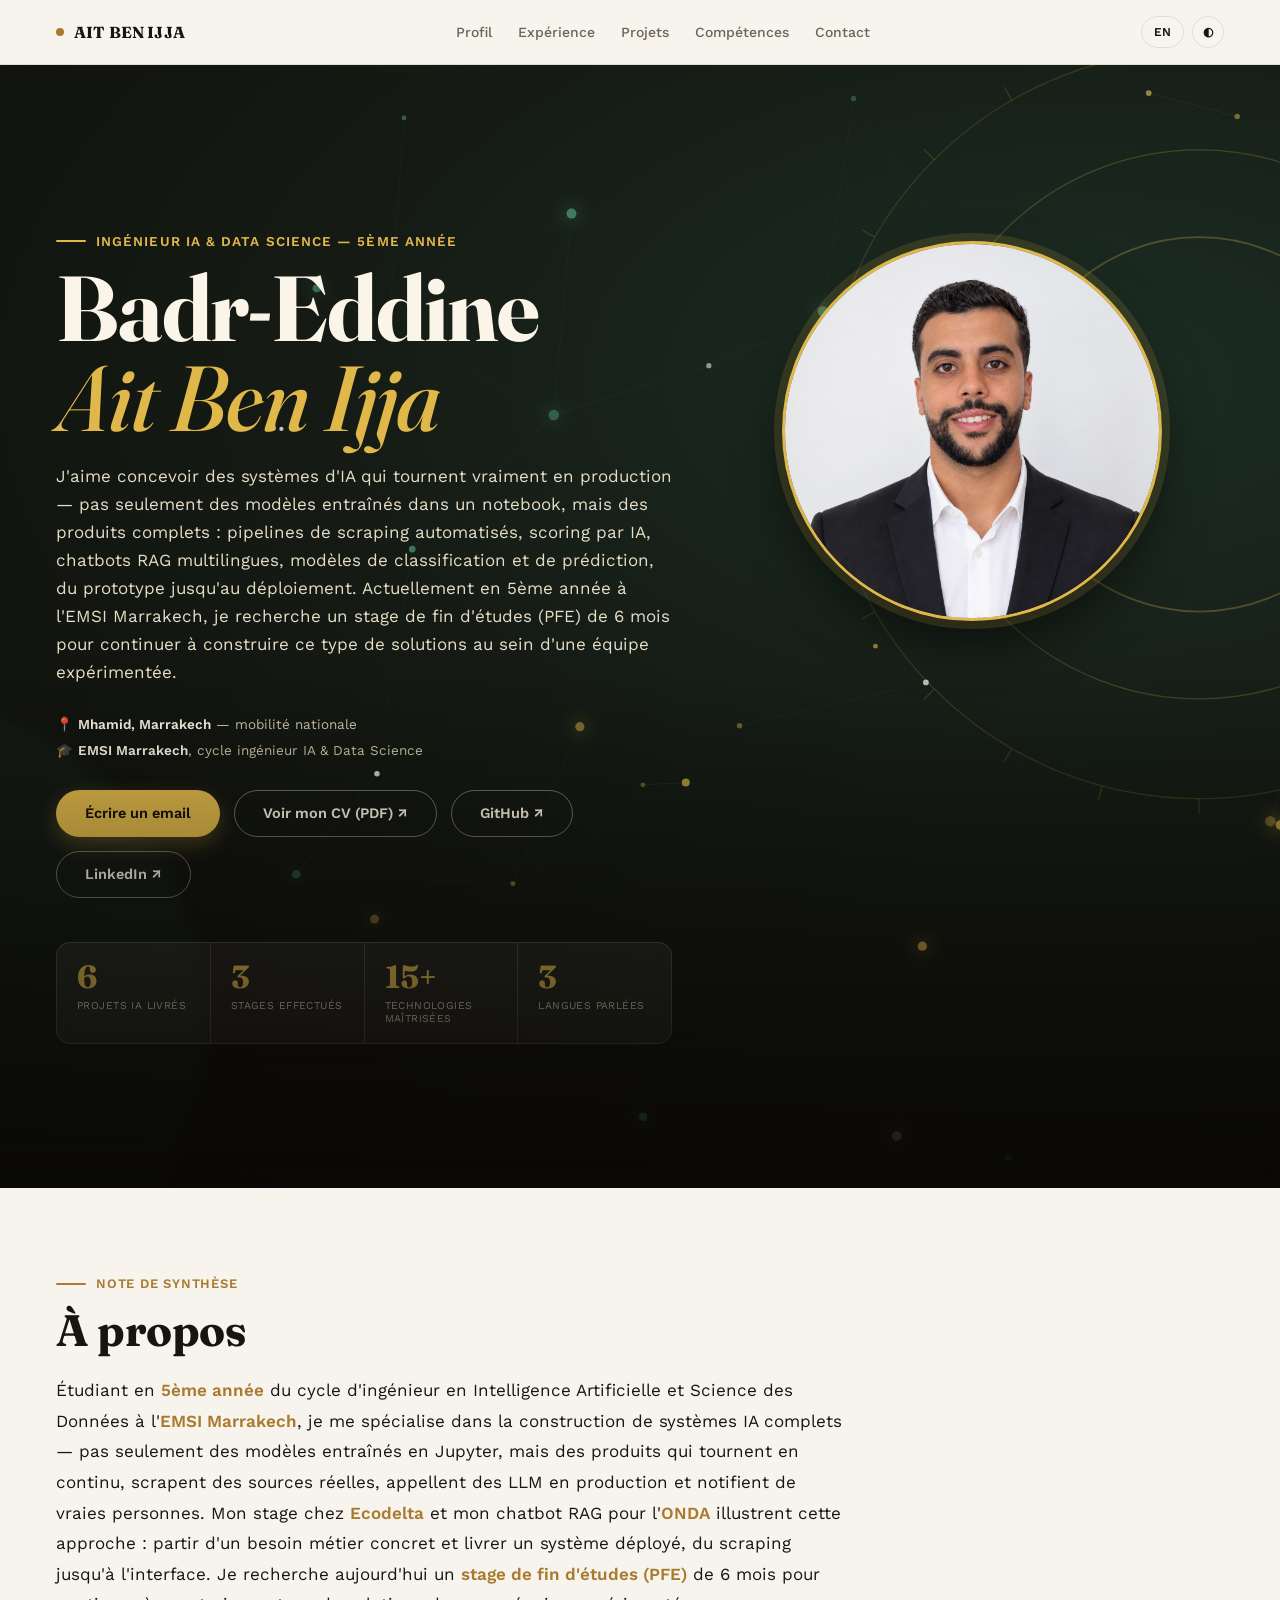
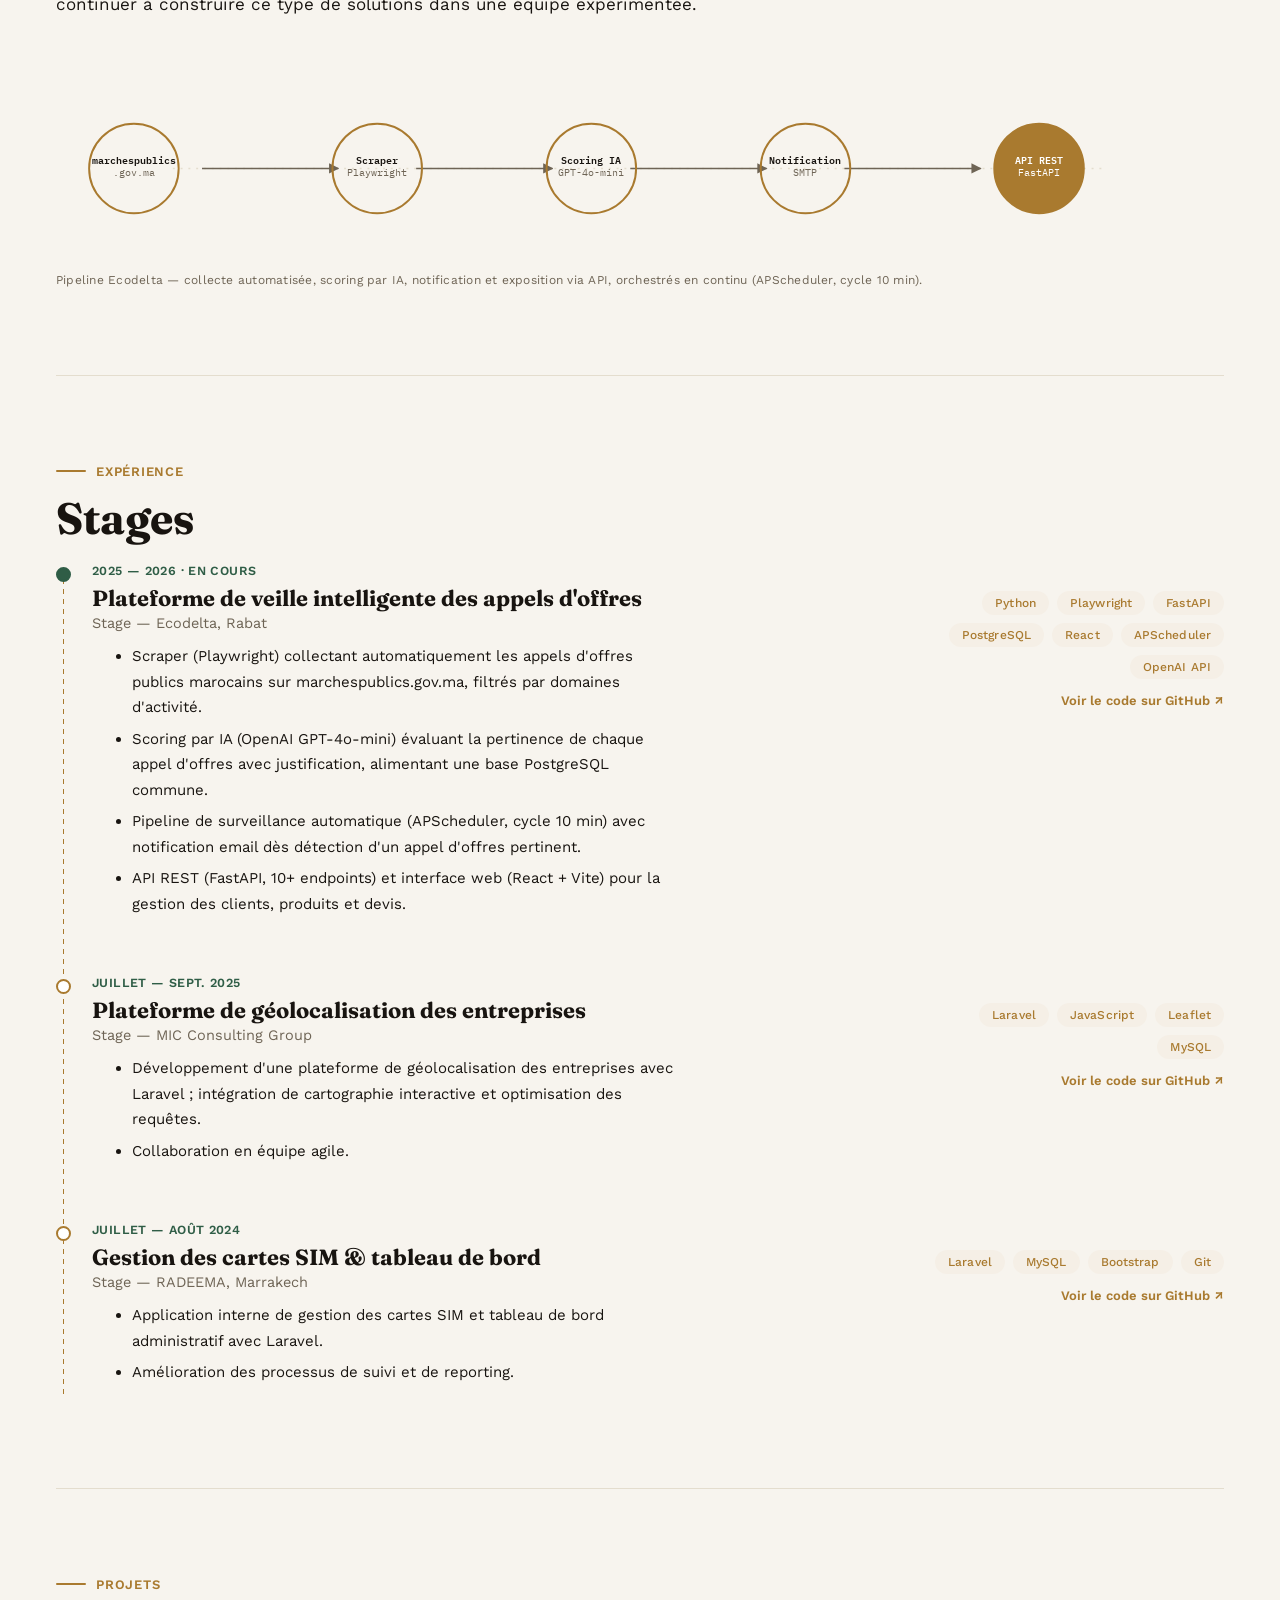
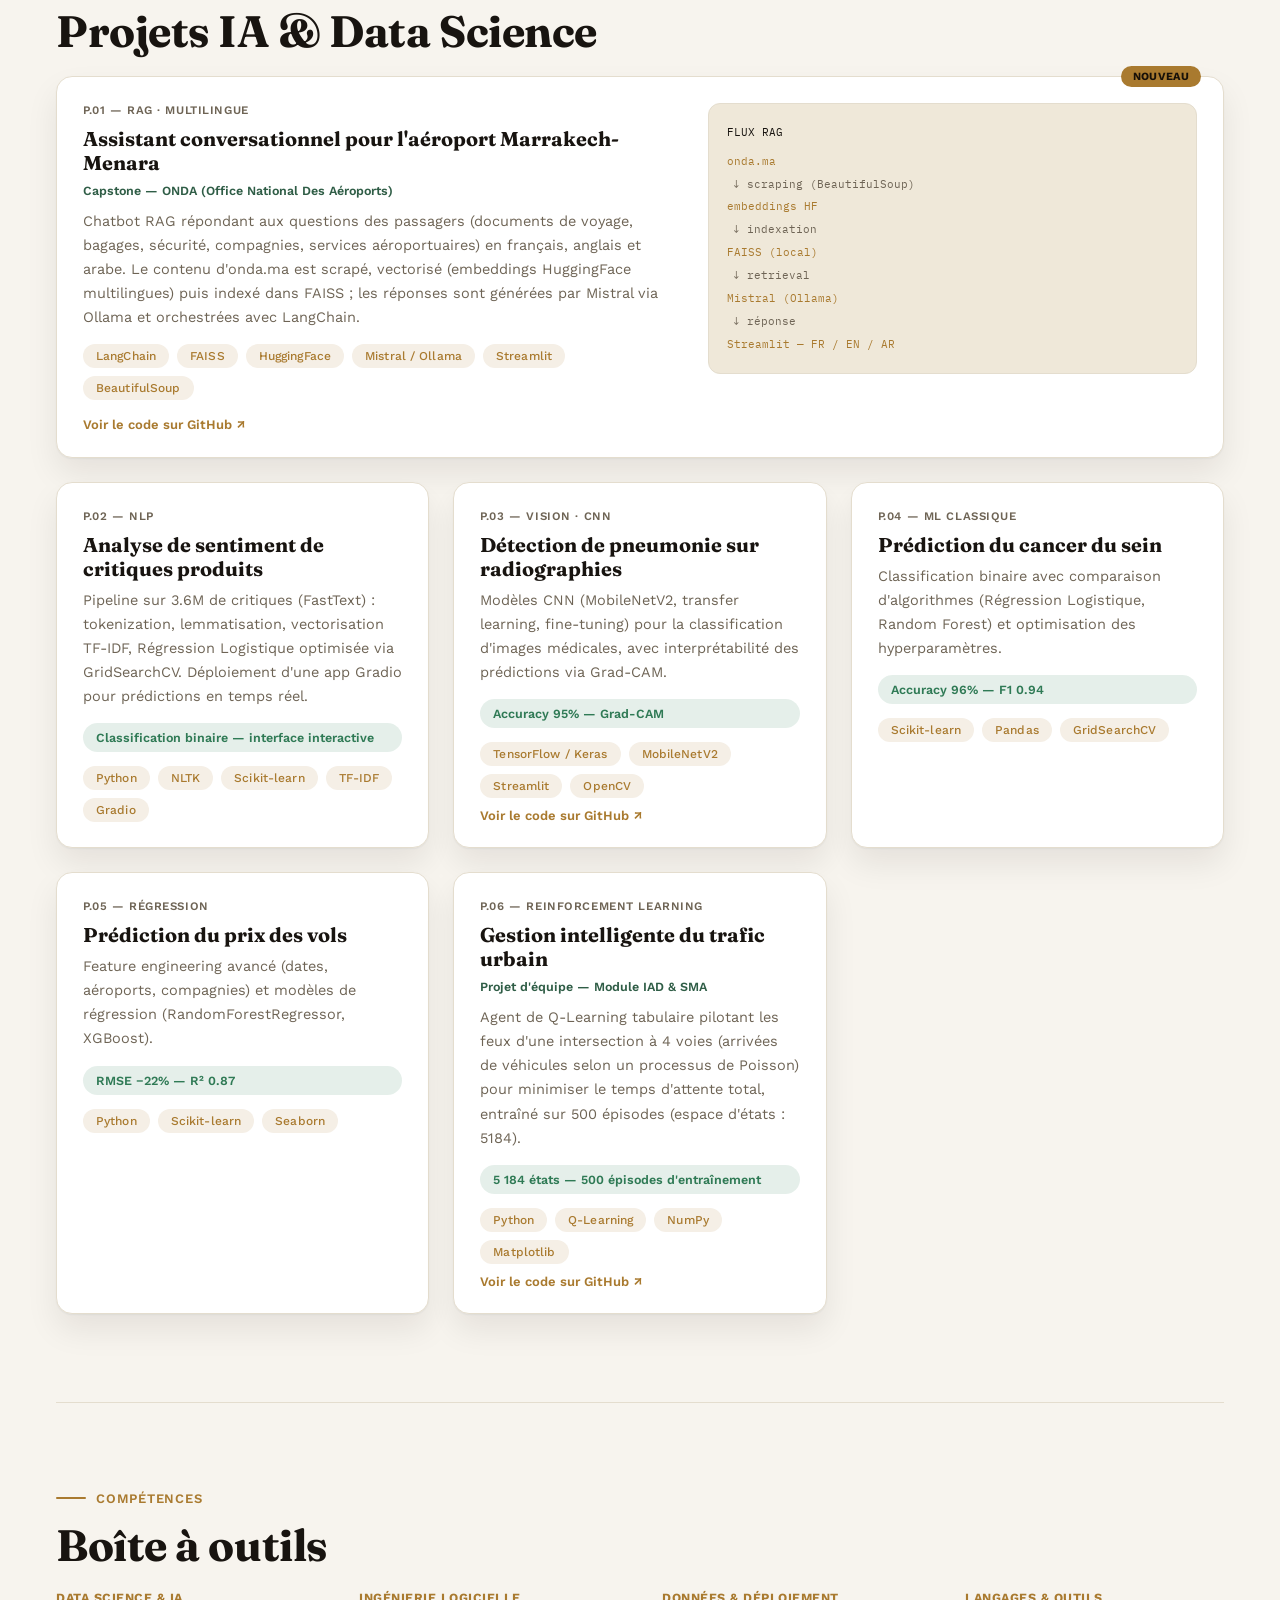
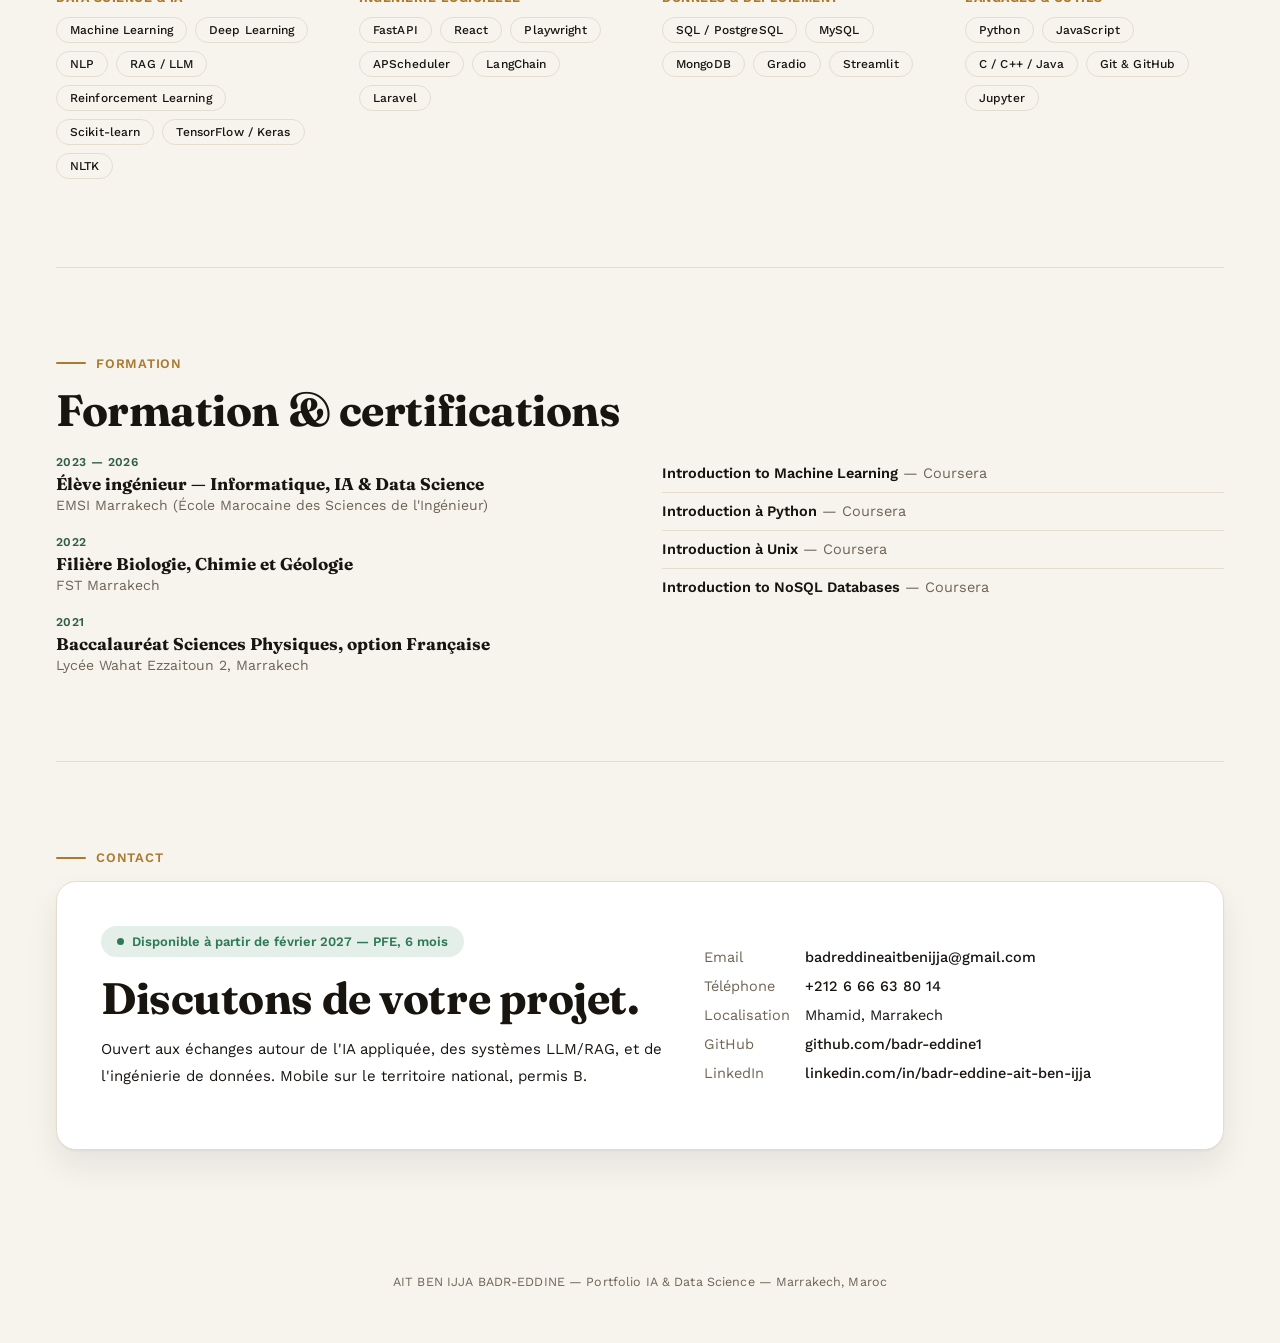
==== commit 1ba7469d: "++" ====
--- a/index.html
+++ b/index.html
@@ -628,8 +628,8 @@
     <div class="sheet-index lang-en">Contact</div>
     <div class="contact-box">
       <div>
-        <div class="avail-pill lang-fr"><span class="pulse"></span> Disponible à partir de février 2026 — PFE, 6 mois</div>
-        <div class="avail-pill lang-en"><span class="pulse"></span> Available from February 2026 — final internship, 6 months</div>
+        <div class="avail-pill lang-fr"><span class="pulse"></span> Disponible à partir de février 2027 — PFE, 6 mois</div>
+        <div class="avail-pill lang-en"><span class="pulse"></span> Available from February 2027 — final internship, 6 months</div>
         <h2 class="section-title display lang-fr" style="margin-bottom:10px;">Discutons de votre projet.</h2>
         <h2 class="section-title display lang-en" style="margin-bottom:10px;">Let's talk about your project.</h2>
         <p class="about-text lang-fr" style="font-size:15px;">Ouvert aux échanges autour de l'IA appliquée, des systèmes LLM/RAG, et de l'ingénierie de données. Mobile sur le territoire national, permis B.</p>
